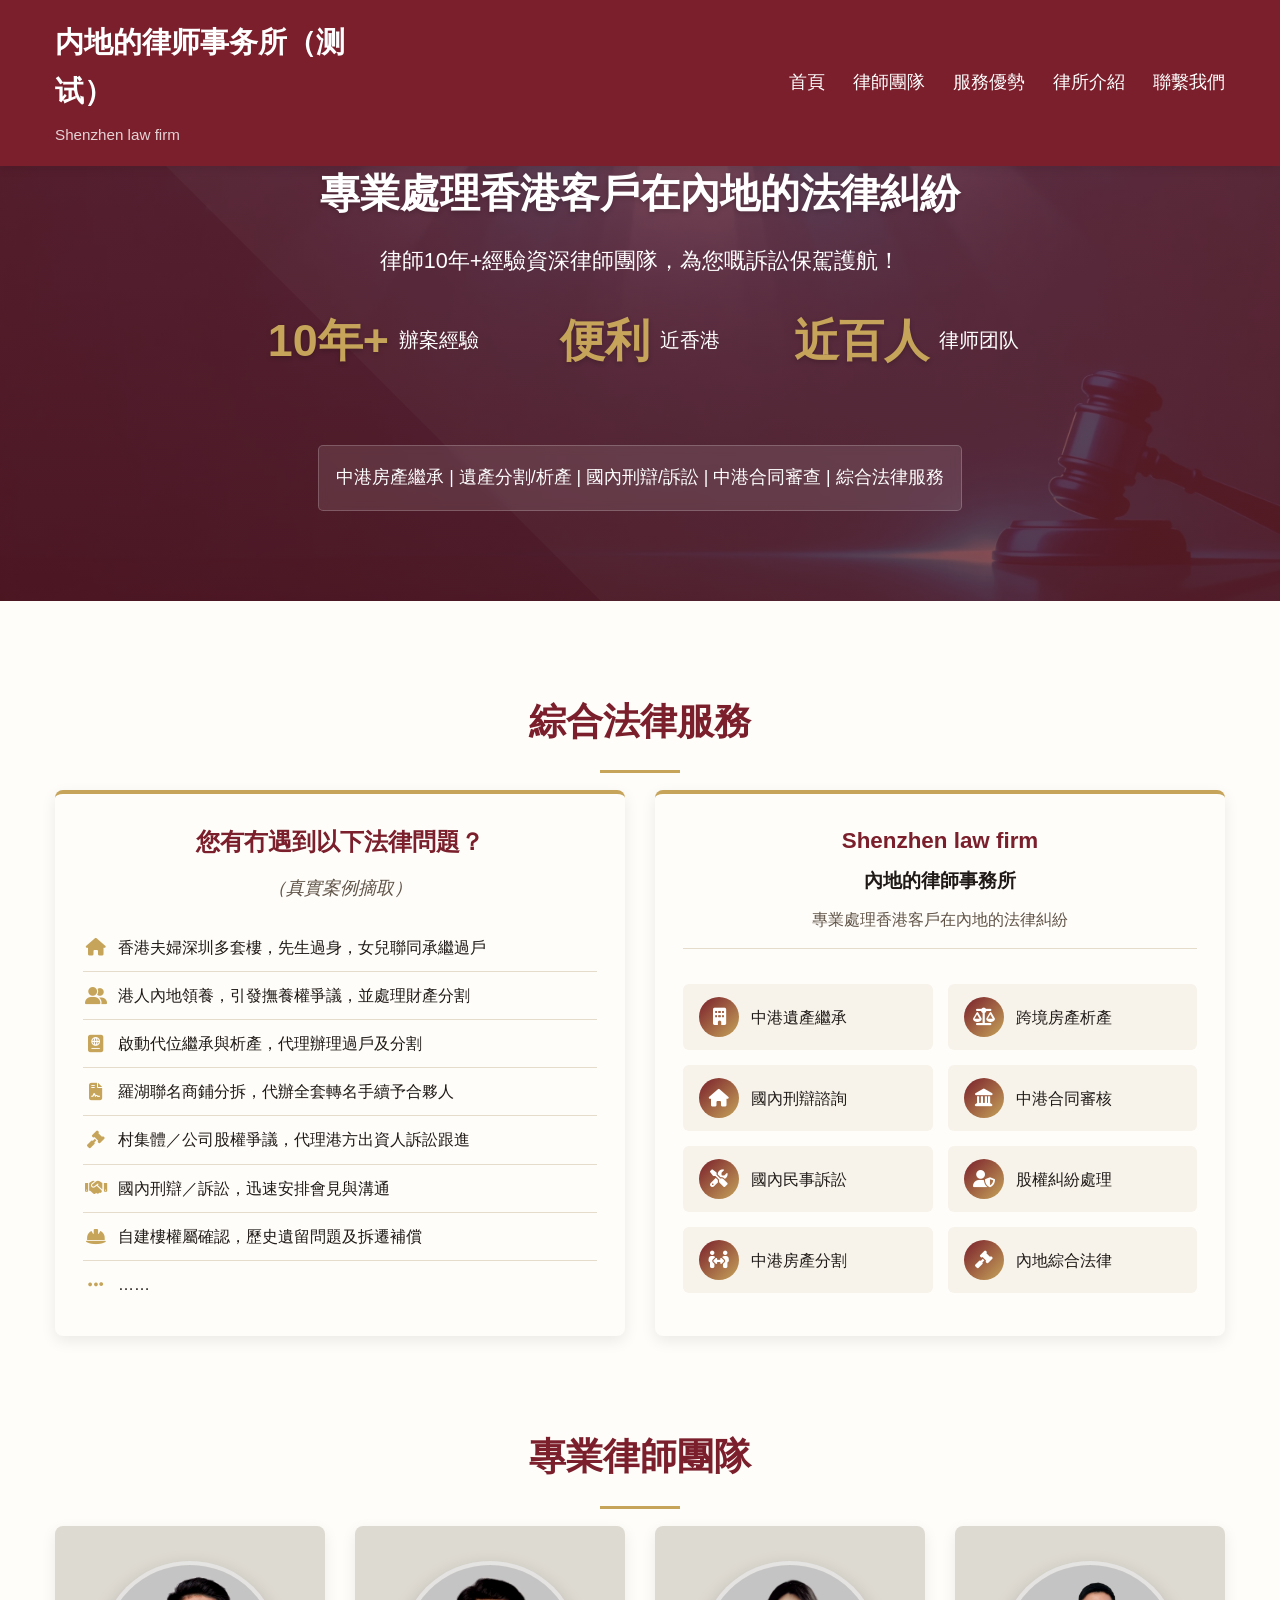
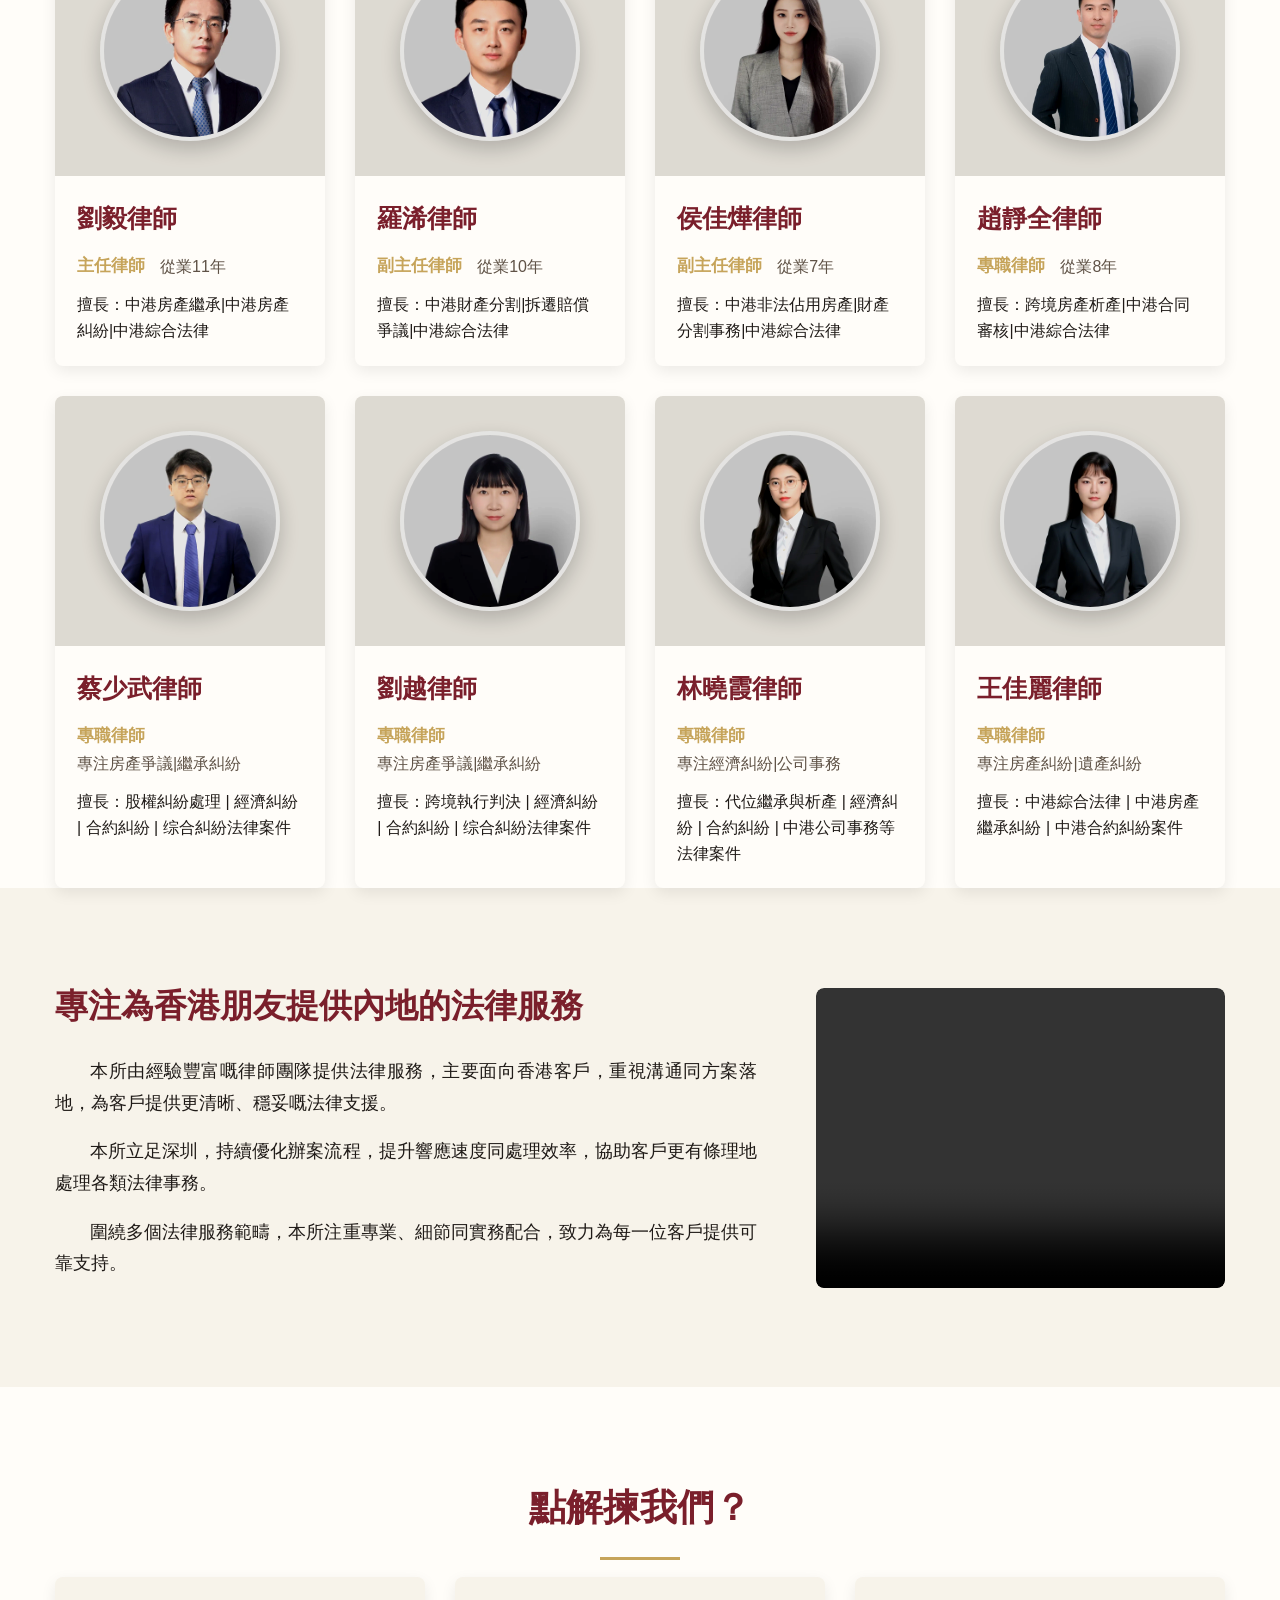
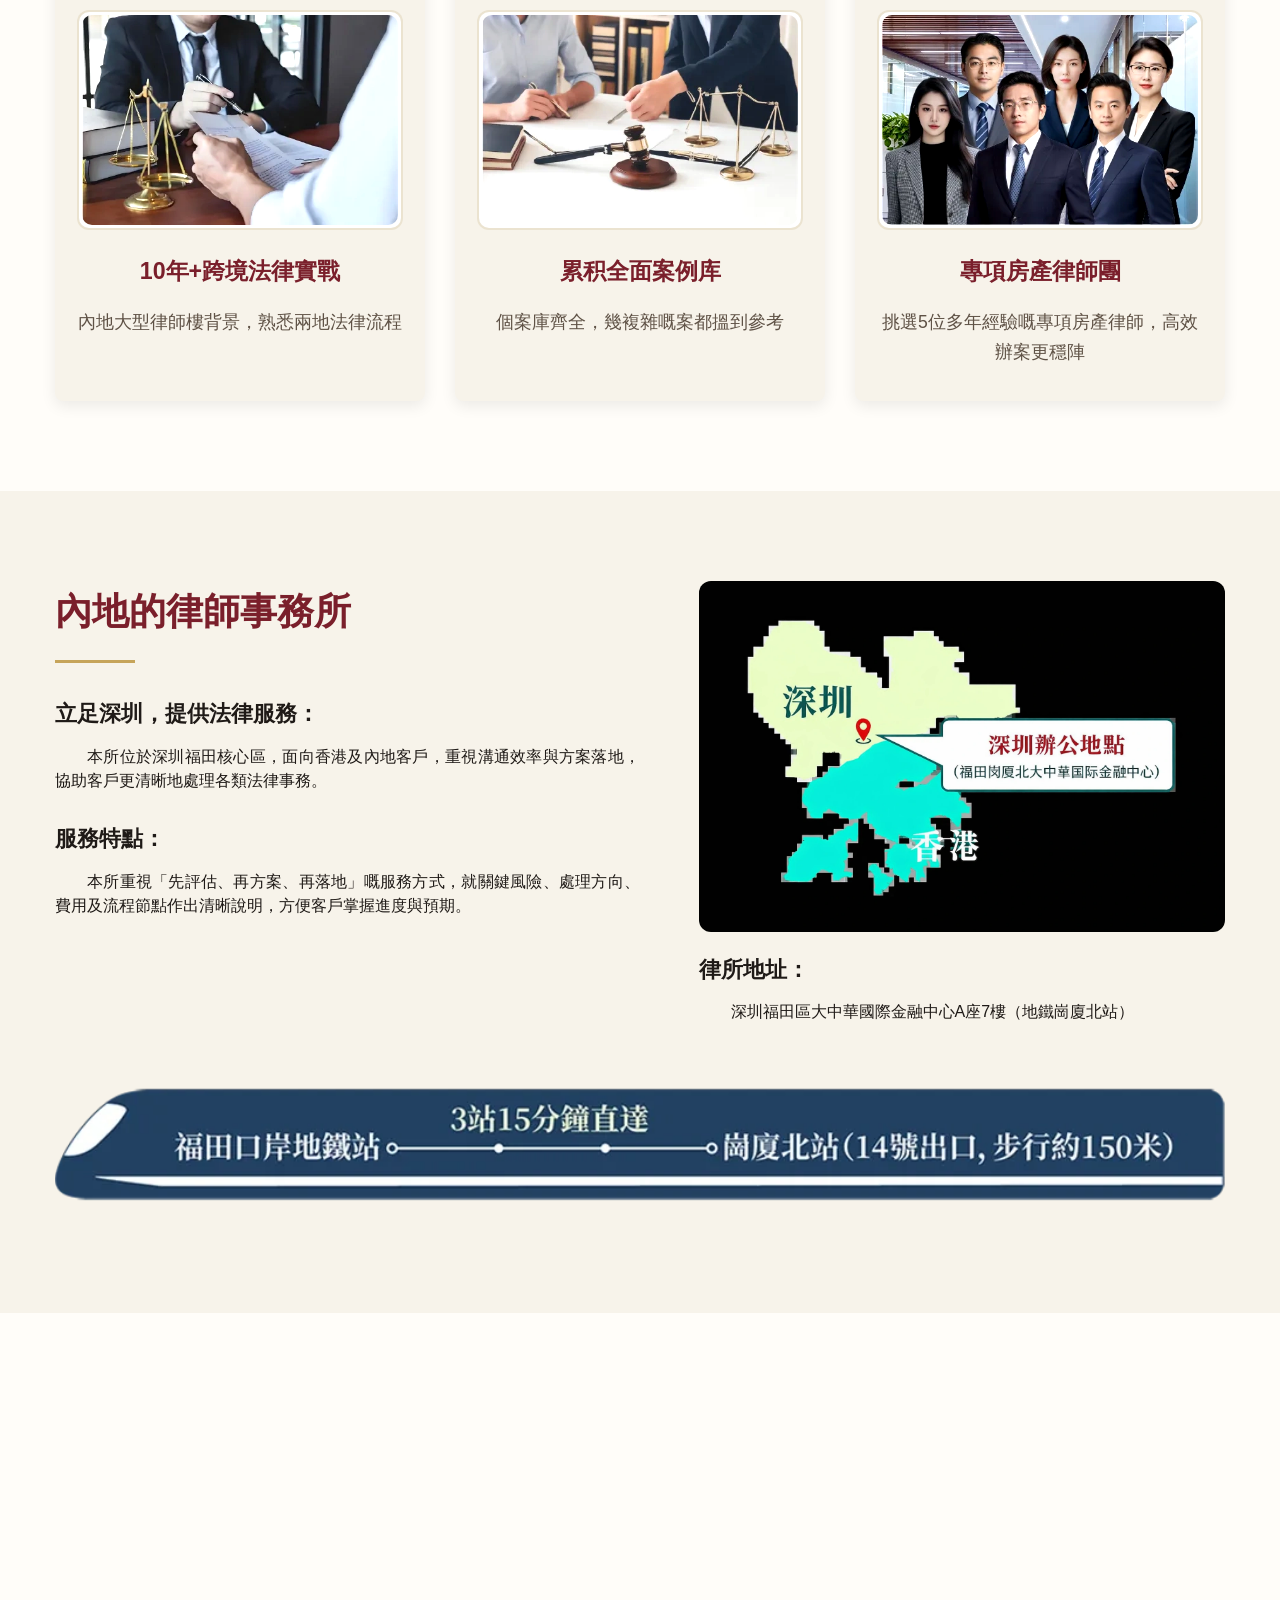
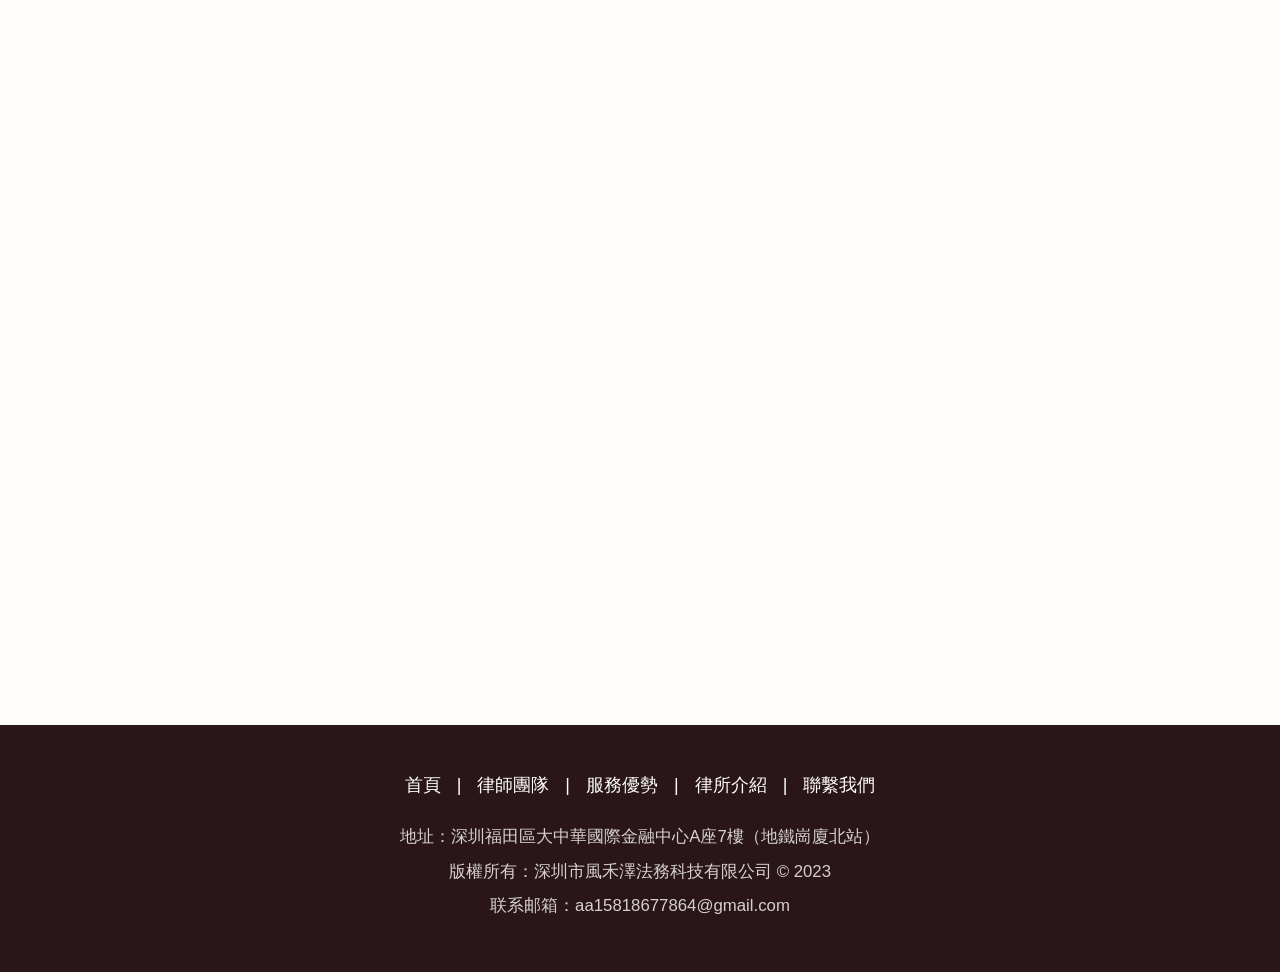
==== index.html @ 4d981d51 "修改首页顶部标题为测试文案" ====
<!DOCTYPE html>
<html lang="zh-HK">

<head>
<!-- Google tag (gtag.js) -->
<script async src="https://www.googletagmanager.com/gtag/js?id=AW-17011265090"></script>
<script>
  window.dataLayer = window.dataLayer || [];
  function gtag(){dataLayer.push(arguments);}
  gtag('js', new Date());

  gtag('config', 'AW-17011265090');
</script>
    <meta charset="UTF-8">
    <meta name="viewport" content="width=device-width, initial-scale=1.0">
    <title>內地的律師事務所專業處理香港客戶在內地的法律糾紛</title>
    <link rel="stylesheet" href="style.css">
    <!-- Font Awesome 圖標庫 -->
    <link rel="stylesheet" href="all.min.css">
</head>

<!-- Event snippet for 提交潜在客户表单 (1) conversion page -->
<script>
  gtag('event', 'conversion', {
      'send_to': 'AW-17011265090/0X05CK20v4AcEMKcza8_',
      'value': 1.0,
      'currency': 'USD'
  });
</script>
<body>
    <!-- 導航欄 -->
    <header class="header">
        <div class="container">
            <div class="logo">
                <h1>内地的律师事务所（测试）</h1>
                <p>Shenzhen law firm</p>
            </div>
            <div class="menu-toggle" id="menuToggle">
                <span></span>
                <span></span>
                <span></span>
            </div>
            <nav class="nav" id="navMenu">
                <ul>
                    <li><a href="#home">首頁</a></li>
                    <li><a href="#team">律師團隊</a></li>
                    <li><a href="#why-choose">服務優勢</a></li>
                    <li><a href="#about-detail">律所介紹</a></li>
                    <li><a href="#contact">聯繫我們</a></li>
                </ul>
            </nav>
        </div>
    </header>

    <!-- 主橫幅 -->
    <section class="hero" id="home">
        <img src="img/zhbanner.webp">
        <div class="container">
            <div class="hero-content">
                <div class="hero-text">
                    <h2 class="fade-in">專業處理香港客戶在內地的法律糾紛</h2>
                    <p class="fade-in">律師10年+經驗資深律師團隊，為您嘅訴訟保駕護航！</p>
                </div>
                <div class="hero-stats">
                    <div class="stat-item fade-in">
                        <h3>10年+</h3>
                        <p>辦案經驗</p>
                    </div>
                    <div class="stat-item fade-in">
                        <h3>便利</h3>
                        <p>近香港</p>
                    </div>
                    <div class="stat-item fade-in">
                        <h3>近百人</h3>
                        <p>律师团队</p>
                    </div>
                </div>
                <div class="hero-text">
                    <div class="expertise fade-in">
                        <p>中港房產繼承 | 遺產分割/析產 | 國內刑辯/訴訟 | 中港合同審查 | 綜合法律服務</p>
                    </div>
                </div>
            </div>
        </div>
    </section>

    <!-- 房產糾紛專區 -->
    <section class="property-dispute-section">
        <div class="container">
            <h2 class="section-title fade-in">綜合法律服務</h2>
            <div class="property-dispute-content">
                <div class="property-left fade-in">
                    <div class="property-card">
                        <h3>您有冇遇到以下法律問題？</h3>
                        <p class="subtitle">（真實案例摘取）</p>
                        <ul class="case-list">
                            <li><i class="fas fa-home"></i> 香港夫婦深圳多套樓，先生過身，女兒聯同承繼過戶</li>
                            <li><i class="fas fa-user-friends"></i> 港人內地領養，引發撫養權爭議，並處理財產分割</li>
                            <li><i class="fas fa-passport"></i> 啟動代位繼承與析產，代理辦理過戶及分割</li>
                            <li><i class="fas fa-file-contract"></i> 羅湖聯名商鋪分拆，代辦全套轉名手續予合夥人</li>
                            <li><i class="fas fa-gavel"></i> 村集體／公司股權爭議，代理港方出資人訴訟跟進</li>
                            <li><i class="fas fa-handshake"></i> 國內刑辯／訴訟，迅速安排會見與溝通</li>
                            <li><i class="fas fa-hard-hat"></i> 自建樓權屬確認，歷史遺留問題及拆遷補償</li>
                            <li><i class="fas fa-ellipsis-h"></i> ……</li>
                        </ul>
                    </div>
                </div>
                <div class="property-right fade-in">
                    <div class="property-card">
                        <div class="property-logo">
                            <h3>Shenzhen law firm</h3>
                            <h4>內地的律師事務所</h4>
                            <p>專業處理香港客戶在內地的法律糾紛</p>
                        </div>
                        <div class="service-grid">
                            <div class="service-item">
                                <div class="service-icon">
                                    <i class="fas fa-building"></i>
                                </div>
                                <div class="service-text">
                                    <span class="service-title">中港遺產繼承</span>
                                </div>
                            </div>
                            <div class="service-item">
                                <div class="service-icon">
                                    <i class="fas fa-balance-scale"></i>
                                </div>
                                <div class="service-text">
                                    <span class="service-title">跨境房產析產</span>
                                </div>
                            </div>
                            <div class="service-item">
                                <div class="service-icon">
                                    <i class="fas fa-home"></i>
                                </div>
                                <div class="service-text">
                                    <span class="service-title">國內刑辯諮詢</span>
                                </div>
                            </div>
                            <div class="service-item">
                                <div class="service-icon">
                                    <i class="fas fa-landmark"></i>
                                </div>
                                <div class="service-text">
                                    <span class="service-title">中港合同審核</span>
                                </div>
                            </div>
                            <div class="service-item">
                                <div class="service-icon">
                                    <i class="fas fa-tools"></i>
                                </div>
                                <div class="service-text">
                                    <span class="service-title">國內民事訴訟</span>
                                </div>
                            </div>
                            <div class="service-item">
                                <div class="service-icon">
                                    <i class="fas fa-user-shield"></i>
                                </div>
                                <div class="service-text">
                                    <span class="service-title">股權糾紛處理</span>
                                </div>
                            </div>
                            <div class="service-item">
                                <div class="service-icon">
                                    <i class="fas fa-people-arrows"></i>
                                </div>
                                <div class="service-text">
                                    <span class="service-title">中港房產分割</span>
                                </div>
                            </div>
                            <div class="service-item">
                                <div class="service-icon">
                                    <i class="fas fa-gavel"></i>
                                </div>
                                <div class="service-text">
                                    <span class="service-title">內地綜合法律</span>
                                </div>
                            </div>
                        </div>
                    </div>
                </div>
            </div>
        </div>
    </section>

    <!-- 律師團隊 -->
    <section class="team-section" id="team">
        <div class="container">
            <h2 class="section-title fade-in">專業律師團隊</h2>
            <div class="team-grid">
                <!-- 律師卡片1 -->
                <div class="lawyer-card fade-in">
                    <div class="lawyer-img">
                        <div class="img-container">
                            <img src="img/1.webp" alt="劉毅律師"
                                onerror="this.src='data:image/svg+xml;utf8,<svg xmlns=%22http://www.w3.org/2000/svg%22 width=%22180%22 height=%22180%22><rect width=%22180%22 height=%22180%22 fill=%22%23f0f0f0%22/><text x=%2290%22 y=%22100%22 font-family=%22Arial%22 font-size=%2218%22 text-anchor=%22middle%22 fill=%22%2366%22>劉毅律師</text></svg>'">
                        </div>
                    </div>
                    <div class="lawyer-info">
                        <h3>劉毅律師</h3>
                        <div class="lawyer-title-row">
                            <p class="position">主任律師</p>
                            <p class="experience">從業11年</p>
                        </div>
                        <p class="specialty">擅長：中港房產繼承|中港房產糾紛|中港綜合法律</p>
                    </div>
                </div>

                <!-- 律師卡片2 -->
                <div class="lawyer-card fade-in">
                    <div class="lawyer-img">
                        <div class="img-container">
                            <img src="img/2.webp" alt="羅浠律師"
                                onerror="this.src='data:image/svg+xml;utf8,<svg xmlns=%22http://www.w3.org/2000/svg%22 width=%22180%22 height=%22180%22><rect width=%22180%22 height=%22180%22 fill=%22%23f0f0f0%22/><text x=%2290%22 y=%22100%22 font-family=%22Arial%22 font-size=%2218%22 text-anchor=%22middle%22 fill=%22%2366%22>羅浠律師</text></svg>'">
                        </div>
                    </div>
                    <div class="lawyer-info">
                        <h3>羅浠律師</h3>
                        <div class="lawyer-title-row">
                            <p class="position">副主任律師</p>
                            <p class="experience">從業10年</p>
                        </div>
                        <p class="specialty">擅長：中港財產分割|拆遷賠償爭議|中港綜合法律</p>
                    </div>
                </div>

                <!-- 律師卡片3 -->
                <div class="lawyer-card fade-in">
                    <div class="lawyer-img">
                        <div class="img-container">
                            <img src="img/3.webp" alt="侯佳燁律師"
                                onerror="this.src='data:image/svg+xml;utf8,<svg xmlns=%22http://www.w3.org/2000/svg%22 width=%22180%22 height=%22180%22><rect width=%22180%22 height=%22180%22 fill=%22%23f0f0f0%22/><text x=%2290%22 y=%22100%22 font-family=%22Arial%22 font-size=%2218%22 text-anchor=%22middle%22 fill=%22%2366%22>侯佳燁律師</text></svg>'">
                        </div>
                    </div>
                    <div class="lawyer-info">
                        <h3>侯佳燁律師</h3>
                        <div class="lawyer-title-row">
                            <p class="position">副主任律師</p>
                            <p class="experience">從業7年</p>
                        </div>
                        <p class="specialty">擅長：中港非法佔用房產|財產分割事務|中港綜合法律</p>
                    </div>
                </div>

                <!-- 律師卡片4 -->
                <div class="lawyer-card fade-in">
                    <div class="lawyer-img">
                        <div class="img-container">
                            <img src="img/4.webp" alt="趙靜全律師"
                                onerror="this.src='data:image/svg+xml;utf8,<svg xmlns=%22http://www.w3.org/2000/svg%22 width=%22180%22 height=%22180%22><rect width=%22180%22 height=%22180%22 fill=%22%23f0f0f0%22/><text x=%2290%22 y=%22100%22 font-family=%22Arial%22 font-size=%2218%22 text-anchor=%22middle%22 fill=%22%2366%22>趙靜全律師</text></svg>'">
                        </div>
                    </div>
                    <div class="lawyer-info">
                        <h3>趙靜全律師</h3>
                        <div class="lawyer-title-row">
                            <p class="position">專職律師</p>
                            <p class="experience">從業8年</p>
                        </div>
                        <p class="specialty">擅長：跨境房產析產|中港合同審核|中港綜合法律</p>
                    </div>
                </div>

                <!-- 律師卡片5 -->
                <div class="lawyer-card fade-in">
                    <div class="lawyer-img">
                        <div class="img-container">
                            <img src="img/5.webp" alt="蔡少武律師"
                                onerror="this.src='data:image/svg+xml;utf8,<svg xmlns=%22http://www.w3.org/2000/svg%22 width=%22180%22 height=%22180%22><rect width=%22180%22 height=%22180%22 fill=%22%23f0f0f0%22/><text x=%2290%22 y=%22100%22 font-family=%22Arial%22 font-size=%2218%22 text-anchor=%22middle%22 fill=%22%2366%22>蔡少武律師</text></svg>'">
                        </div>
                    </div>
                    <div class="lawyer-info">
                        <h3>蔡少武律師</h3>
                        <div class="lawyer-title-row">
                            <p class="position">專職律師</p>
                            <p class="experience">專注房產爭議|繼承糾紛</p>
                        </div>
                        <p class="specialty">擅長：股權糾紛處理 | 經濟糾紛 | 合約糾紛 | 综合糾紛法律案件</p>
                    </div>
                </div>

                <!-- 律師卡片6 -->
                <div class="lawyer-card fade-in">
                    <div class="lawyer-img">
                        <div class="img-container">
                            <img src="img/6.webp" alt="劉越律師"
                                onerror="this.src='data:image/svg+xml;utf8,<svg xmlns=%22http://www.w3.org/2000/svg%22 width=%22180%22 height=%22180%22><rect width=%22180%22 height=%22180%22 fill=%22%23f0f0f0%22/><text x=%2290%22 y=%22100%22 font-family=%22Arial%22 font-size=%2218%22 text-anchor=%22middle%22 fill=%22%2366%22>劉越律師</text></svg>'">
                        </div>
                    </div>
                    <div class="lawyer-info">
                        <h3>劉越律師</h3>
                        <div class="lawyer-title-row">
                            <p class="position">專職律師</p>
                            <p class="experience">專注房產爭議|繼承糾紛</p>
                        </div>
                        <p class="specialty">擅長：跨境執行判決 | 經濟糾紛 | 合約糾紛 | 综合糾紛法律案件</p>
                    </div>
                </div>

                <!-- 律師卡片7 -->
                <div class="lawyer-card fade-in">
                    <div class="lawyer-img">
                        <div class="img-container">
                            <img src="img/7.webp" alt="林曉霞律師"
                                onerror="this.src='data:image/svg+xml;utf8,<svg xmlns=%22http://www.w3.org/2000/svg%22 width=%22180%22 height=%22180%22><rect width=%22180%22 height=%22180%22 fill=%22%23f0f0f0%22/><text x=%2290%22 y=%22100%22 font-family=%22Arial%22 font-size=%2218%22 text-anchor=%22middle%22 fill=%22%2366%22>林曉霞律師</text></svg>'">
                        </div>
                    </div>
                    <div class="lawyer-info">
                        <h3>林曉霞律師</h3>
                        <div class="lawyer-title-row">
                            <p class="position">專職律師</p>
                            <p class="experience">專注經濟糾紛|公司事務</p>
                        </div>
                        <p class="specialty">擅長：代位繼承與析產 | 經濟糾紛 | 合約糾紛 | 中港公司事務等法律案件</p>
                    </div>
                </div>

                <!-- 律師卡片8 -->
                <div class="lawyer-card fade-in">
                    <div class="lawyer-img">
                        <div class="img-container">
                            <img src="img/8.webp" alt="王佳麗律師"
                                onerror="this.src='data:image/svg+xml;utf8,<svg xmlns=%22http://www.w3.org/2000/svg%22 width=%22180%22 height=%22180%22><rect width=%22180%22 height=%22180%22 fill=%22%23f0f0f0%22/><text x=%2290%22 y=%22100%22 font-family=%22Arial%22 font-size=%2218%22 text-anchor=%22middle%22 fill=%22%2366%22>王佳麗律師</text></svg>'">
                        </div>
                    </div>
                    <div class="lawyer-info">
                        <h3>王佳麗律師</h3>
                        <div class="lawyer-title-row">
                            <p class="position">專職律師</p>
                            <p class="experience">專注房產糾紛|遺產糾紛</p>
                        </div>
                        <p class="specialty">擅長：中港綜合法律 | 中港房產繼承糾紛 | 中港合約糾紛案件</p>
                    </div>
                </div>
            </div>
        </div>
    </section>

    <!-- 律師事務所簡介 -->
    <section class="about-section">
        <div class="container">
            <div class="about-content">
                <div class="about-text slide-in-left">
                    <h2>專注為香港朋友提供內地的法律服務</h2>
                    <p>本所由經驗豐富嘅律師團隊提供法律服務，主要面向香港客戶，重視溝通同方案落地，為客戶提供更清晰、穩妥嘅法律支援。</p>
                    <p>本所立足深圳，持續優化辦案流程，提升響應速度同處理效率，協助客戶更有條理地處理各類法律事務。</p>
                    <p>圍繞多個法律服務範疇，本所注重專業、細節同實務配合，致力為每一位客戶提供可靠支持。</p>
                </div>
                <div class="about-img slide-in-right">
                    <video controls autoplay muted loop playsinline webkit-playsinline class="about-video">
                        <source src="video/lvsuo.mp4" type="video/mp4">
                    </video>
                </div>
            </div>
        </div>
    </section>

    <!-- 點解選擇我哋 -->
    <section class="why-choose-section" id="why-choose">
        <div class="container">
            <h2 class="section-title fade-in">點解揀我們？</h2>
            <div class="why-choose-content">
                <div class="why-choose-item fade-in">
                    <div class="why-choose-icon">
                        <img src="img/fw1.webp" alt="多年跨境法律實戰" class="why-choose-img">
                    </div>
                    <div class="why-choose-text">
                        <h3>10年+跨境法律實戰</h3>
                        <p>內地大型律師樓背景，熟悉兩地法律流程</p>
                    </div>
                </div>
                <div class="why-choose-item fade-in">
                    <div class="why-choose-icon">
                        <img src="img/fw2.webp"  class="why-choose-img">
                    </div>
                    <div class="why-choose-text">
                        <h3>累积全面案例库</h3>
                        <p>個案庫齊全，幾複雜嘅案都搵到參考</p>
                    </div>
                </div>
                <div class="why-choose-item fade-in">
                    <div class="why-choose-icon">
                        <img src="img/fw3.webp" alt="專項房產律師團" class="why-choose-img">
                    </div>
                    <div class="why-choose-text">
                        <h3>專項房產律師團</h3>
                        <p>挑選5位多年經驗嘅專項房產律師，高效辦案更穩陣</p>
                    </div>
                </div>
            </div>
        </div>
    </section>

    <!-- 律師事務所詳細介紹 -->
    <section class="about-detail-section" id="about-detail">
        <div class="container">
            <div class="about-detail-content">
                <div class="about-detail-text slide-in-left">
                    <h2>內地的律師事務所</h2>
                    <div class="about-detail-item">
                        <h3>立足深圳，提供法律服務：</h3>
                        <p>本所位於深圳福田核心區，面向香港及內地客戶，重視溝通效率與方案落地，協助客戶更清晰地處理各類法律事務。
                        </p>
                    </div>
                    <div class="about-detail-item">
                        <h3>服務特點：</h3>
                        <p>本所重視「先評估、再方案、再落地」嘅服務方式，就關鍵風險、處理方向、費用及流程節點作出清晰說明，方便客戶掌握進度與預期。</p>
                    </div>
                    <!--
                    <div class="about-detail-item">
                        <h3>服務範圍：</h3>
                        <p>僅辦涉及香港&內地嘅案件（純香港本地案件不受理）</p>
                    </div>
                    -->
                </div>
                <div class="about-detail-img slide-in-right">
                    <img src="img/lxwm1.webp" alt="" class="honor-img">
                    <div class="about-detail-item">
                        <h3>律所地址：</h3>
                        <p>深圳福田區大中華國際金融中心A座7樓（地鐵崗廈北站）</p>
                    </div>
                </div>
            </div>
            <img src="img/lxwm2.webp" alt="" class="honor-img-bottom">
        </div>
    </section>

    <!-- 聯繫表單 -->
    <section class="contact-section" id="contact">
        <div class="container">
            <h2 class="section-title fade-in">30秒提交您嘅信息，快速預約資深律師為您服務</h2>
            <!--<p class="form-notice fade-in">僅辦涉及香港&內地嘅案件（純香港本地案件不受理）</p>-->
            <form class="contact-form fade-in" id="contactForm" name='feedback' method='post'
                enctype='multipart/form-data' action='e/enews/index.php'>
                <!-- 添加隐藏字段 -->
                <input name='enews' type='hidden' value='AddFeedback'>
                <input name='bid' type='hidden' value='2'>
                <input type="hidden" id="page_url" name="page_url" value="">
                <div class="form-group">
                    <label for="name">*您嘅稱呼：</label>
                    <input type="text" id="name" name="name" required>
                </div>
                <div class="form-group">
                    <label for="phone">*聯絡電話：</label>
                    <div class="phone-input-group">
                        <select id="areaCode" name="quhao" class="area-code-select">
                            <option value="+852">+852</option>
                            <option value="+86">+86</option>
                        </select>
                        <input type="tel" id="phone" name="mycall" required placeholder="請輸入電話號碼">
                        <span class="phone-hint" id="phoneHint">請輸入8位數字</span>
                    </div>
                </div>
                <div class="form-group">
                    <label for="wechat">您嘅微信：</label>
                    <input type="text" id="wechat" name="weixin" placeholder="選填">
                </div>
                <!--
                <div class="form-group">
                    <label>*諮詢事項：</label>
                    <div class="checkbox-group">
                        <div class="checkbox-item">
                            <input type="radio" id="property-hk" name="zxsx" value="中港刑辯會見（含兩地人士案件／律師會見／經濟犯罪等）" checked>
                            <label for="property-hk">中港刑辯會見（含兩地人士案件／律師會見／經濟犯罪等）</label>
                        </div>
                        <div class="checkbox-item">
                            <input type="radio" id="property-inherit" name="zxsx" value="中港房產繼承（含內地房產分割／宅基地爭議／商舖過戶等）">
                            <label for="property-inherit">中港房產繼承（含內地房產分割／宅基地爭議／商舖過戶等）</label>
                        </div>
                        <div class="checkbox-item">
                            <input type="radio" id="demolition" name="zxsx" value="中港商事合約（含合同審查／跨境交易設計／債權債務處理等）">
                            <label for="demolition">中港商事合約（含合同審查／跨境交易設計／債權債務處理等）</label>
                        </div>
                        <div class="checkbox-item">
                            <input type="radio" id="comprehensive" name="zxsx" value="中港綜合法律（內地與香港兩地法律服務，純香港案件不受理）">
                            <label for="comprehensive">中港綜合法律（內地與香港兩地法律服務，純香港案件不受理）</label>
                        </div>
                    </div>
                </div>
                -->
                <div class="form-group">
                    <label for="message">您嘅留言：</label>
                    <p class="message-notice">我哋會根據您嘅留言，快速配對專長律師幫您解答問題。</p>
                    <textarea id="message" name="khly" placeholder="請簡要描述您嘅情況..." rows="4"></textarea>
                </div>
                <button type="submit" name='submit' class="submit-btn">立即提交</button>
            </form>
        </div>
    </section>

    <!-- 成功提交弹窗 -->
    <div class="success-modal" id="successModal">
        <div class="modal-content">
            <div class="modal-icon">✓</div>
            <h3>提交成功！</h3>
            <p>您已成功提交，稍後我哋會撥打您嘅電話，請留意陌生來電，唔好拒接。</p>
            <button class="modal-close-btn" id="modalCloseBtn">確定</button>
        </div>
    </div>

    <!-- 頁腳 -->
    <footer class="footer">
        <div class="container">
            <div class="footer-content">
                <div class="footer-links">
                    <a href="#home">首頁</a> |
                    <a href="#team">律師團隊</a> |
                    <a href="#why-choose">服務優勢</a> |
                    <a href="#about-detail">律所介紹</a> |
                    <a href="#contact">聯繫我們</a>
                </div>
                <div class="footer-info">
                    <p>地址：深圳福田區大中華國際金融中心A座7樓（地鐵崗廈北站）</p>
                    <p>版權所有：深圳市風禾澤法務科技有限公司 © 2023</p>
                    <p>联系邮箱：aa15818677864@gmail.com</p>
                </div>
            </div>
        </div>
    </footer>

    <!-- 聯繫我們按鈕 -->
    <div class="contact-us-btn" id="contactUsBtn">
        <i class="fas fa-phone-alt"></i>
    </div>

    <script src="script.js"></script>
</body>

</html>
---- style.css ----
/* 全局样式 - 红金主题重构版 */
* {
    margin: 0;
    padding: 0;
    box-sizing: border-box;
    font-family: "Microsoft JhengHeui", "PingFang TC", sans-serif;
}

:root {
    /* 主色调 - 深酒红/暗红系 */
    --primary-color: #7A1F2B;        /* 深酒红 - 主色 */
    --primary-dark: #5E1620;          /* 更深红 - 用于背景或hover */
    --primary-hover: #922635;          /* 主色悬停加深 */
    --primary-color-rgb: 122, 31, 43;  /* RGB值用于透明效果 */

    /* 金色系 - 低饱和哑光金 */
    --accent-color: #C6A45A;           /* 辅助金 - 主强调色 */
    --accent-light: #E3D2A2;           /* 浅金 - 用于渐变或高亮 */
    --gold-dark: #A88434;               /* 深金/描边金 */
    --accent-color-rgb: 198, 164, 90;   /* RGB值用于透明效果 */

    /* 背景与表面 */
    --bg-body: #F7F3EA;                 /* 主背景 - 暖米白 */
    --surface: #FFFDF9;                  /* 卡片/表单背景 - 暖白 */
    --footer-bg: #2A1618;                /* 页脚深色背景 - 红棕调 */

    /* 文字层级 */
    --text-primary: #1F1A17;             /* 深色主文字 */
    --text-secondary: #5F5246;            /* 次级文字/说明文字 */
    --light-text: #5F5246;                /* 兼容旧变量名，指向次级文字 */
    --white: #ffffff;

    /* 边框与分割线 */
    --border-color: #D9C7A1;              /* 主边框色 - 浅金灰 */
    --border-light: #e5dccb;              /* 更浅的边框，用于卡片内部分割 */

    /* 阴影与过渡 */
    --shadow: 0 5px 15px rgba(0, 0, 0, 0.08);
    --transition: all 0.3s ease;

    /* 保留变量名兼容原代码，但值已更新 */
    --primary-dark: var(--primary-dark);
    --accent-light: var(--accent-light);
    --gold-color: var(--gold-dark);
    --light-bg: var(--bg-body);
    --text-color: var(--text-primary);
}

body {
    line-height: 1.7;
    color: var(--text-primary);
    background-color: var(--bg-body);
    overflow-x: hidden;
    font-size: 18px;
    opacity: 0;
    transition: opacity 0.5s ease;
}

body.loaded {
    opacity: 1;
}

.container {
    width: 100%;
    max-width: 1200px;
    margin: 0 auto;
    padding: 0 15px;
}

/* 滚动动画 - 缩短动画时间 */
.fade-in {
    opacity: 0;
    transform: translateY(20px);
    transition: opacity 0.5s ease, transform 0.5s ease;
}

.fade-in.visible {
    opacity: 1;
    transform: translateY(0);
}

.slide-in-left {
    opacity: 0;
    transform: translateX(-30px);
    transition: opacity 0.5s ease, transform 0.5s ease;
}

.slide-in-left.visible {
    opacity: 1;
    transform: translateX(0);
}

.slide-in-right {
    opacity: 0;
    transform: translateX(30px);
    transition: opacity 0.5s ease, transform 0.5s ease;
}

.slide-in-right.visible {
    opacity: 1;
    transform: translateX(0);
}

/* 房产纠纷专区 */
.property-dispute-section {
    padding: 90px 0;
    background-color: var(--surface);
}

.property-dispute-content {
    display: flex;
    justify-content: space-between;
    gap: 30px;
    align-items: stretch;
}

.property-left,
.property-right {
    flex: 1;
}

.property-card {
    background: var(--surface);
    border-radius: 8px;
    padding: 28px;
    box-shadow: var(--shadow);
    height: 100%;
    transition: var(--transition);
    border-top: 4px solid var(--accent-color);
    display: flex;
    flex-direction: column;
}

.property-card:hover {
    transform: translateY(-5px);
    box-shadow: 0 10px 25px rgba(0, 0, 0, 0.12);
}

.property-card h3 {
    font-size: 1.5rem;
    margin-bottom: 10px;
    color: var(--primary-color);
    text-align: center;
}

.subtitle {
    text-align: center;
    color: var(--text-secondary);
    margin-bottom: 20px;
    font-style: italic;
}

.case-list {
    list-style: none;
    flex-grow: 1;
}

.case-list li {
    padding: 10px 0;
    border-bottom: 1px solid var(--border-light);
    position: relative;
    padding-left: 35px;
    font-size: 1.0rem;
    transition: var(--transition);
    display: flex;
    align-items: center;
    color: var(--text-primary);
}

.case-list li:last-child {
    border-bottom: none;
}

.case-list li:hover {
    color: var(--accent-color);
    transform: translateX(5px);
}

.case-list li i {
    position: absolute;
    left: 0;
    color: var(--accent-color);
    font-size: 1.1rem;
    width: 25px;
    text-align: center;
}

.property-logo {
    text-align: center;
    margin-bottom: 25px;
    padding-bottom: 15px;
    border-bottom: 1px solid var(--border-light);
}

.property-logo h3 {
    font-size: 1.4rem;
    margin-bottom: 5px;
    color: var(--primary-color);
}

.property-logo h4 {
    font-size: 1.2rem;
    margin-bottom: 8px;
    color: var(--primary-dark);
}

.property-logo p {
    color: var(--text-secondary);
    font-size: 1.0rem;
}

/* 服务网格布局 - 图标在左，文字在右 */
.service-grid {
    display: grid;
    grid-template-columns: repeat(2, 1fr);
    gap: 15px;
    margin-top: 10px;
}

.service-item {
    display: flex;
    align-items: center;
    padding: 12px 15px;
    background: var(--bg-body);
    border-radius: 6px;
    transition: var(--transition);
    cursor: pointer;
    border: 1px solid transparent;
}

.service-item:hover {
    background: var(--surface);
    transform: translateY(-3px);
    box-shadow: var(--shadow);
    border-color: var(--accent-color);
}

.service-icon {
    width: 40px;
    height: 40px;
    background: linear-gradient(135deg, var(--primary-color), var(--accent-color));
    border-radius: 50%;
    display: flex;
    align-items: center;
    justify-content: center;
    color: var(--white);
    font-size: 1.1rem;
    transition: var(--transition);
    flex-shrink: 0;
    margin-right: 12px;
}

.service-item:hover .service-icon {
    transform: scale(1.05);
    background: linear-gradient(135deg, var(--accent-color), var(--primary-color));
}

.service-text {
    flex-grow: 1;
}

.service-title {
    font-weight: 500;
    font-size: 1.0rem;
    transition: var(--transition);
    color: var(--text-primary);
}

.service-item:hover .service-title {
    color: var(--accent-color);
}

/* 導航欄 */
.header {
    background-color: var(--primary-color);
    color: var(--white);
    padding: 18px 0;
    box-shadow: 0 2px 10px rgba(0, 0, 0, 0.1);
    position: fixed;
    width: 100%;
    top: 0;
    z-index: 1000;
    transition: var(--transition);
}

.header.scrolled {
    padding: 12px 0;
    background-color: rgba(var(--primary-color-rgb), 0.95);
    box-shadow: 0 5px 20px rgba(0, 0, 0, 0.2);
}

.header .container {
    display: flex;
    justify-content: space-between;
    align-items: center;
    flex-wrap: wrap;
}

.logo {
    flex: 0 0 25%;
}

.logo h1 {
    font-size: 1.8rem;
    margin-bottom: 6px;
    transition: var(--transition);
    color: var(--white);
}

.header.scrolled .logo h1 {
    font-size: 1.5rem;
}

.logo p {
    font-size: 0.95rem;
    opacity: 0.8;
    color: var(--white);
}

.nav ul {
    display: flex;
    list-style: none;
}

.nav li {
    margin-left: 28px;
    position: relative;
}

.nav a {
    color: var(--white);
    text-decoration: none;
    font-weight: 500;
    transition: var(--transition);
    padding: 6px 0;
    font-size: 1.1rem;
}

.nav a:hover {
    color: var(--accent-light);
}

.nav a::after {
    content: '';
    position: absolute;
    width: 0;
    height: 2px;
    bottom: 0;
    left: 0;
    background-color: var(--accent-color);
    transition: var(--transition);
}

.nav a:hover::after {
    width: 100%;
}

/* 移動端菜單按鈕 */
.menu-toggle {
    display: none;
    flex-direction: column;
    cursor: pointer;
    width: 32px;
    height: 27px;
    position: relative;
}

.menu-toggle span {
    height: 3.5px;
    width: 100%;
    background: var(--white);
    margin-bottom: 5px;
    border-radius: 2px;
    transition: var(--transition);
    transform-origin: center;
}

.menu-toggle.active span:nth-child(1) {
    transform: rotate(45deg) translate(6px, 6px);
}

.menu-toggle.active span:nth-child(2) {
    opacity: 0;
}

.menu-toggle.active span:nth-child(3) {
    transform: rotate(-45deg) translate(8px, -7px);
}

/* 主橫幅 - 红金渐变叠加层 */
.hero::before {
    content: '';
    position: absolute;
    top: 0;
    left: 0;
    width: 100%;
    height: 100%;
    background: url('data:image/svg+xml;utf8,<svg xmlns="http://www.w3.org/2000/svg" width="100" height="100" viewBox="0 0 100 100"><path d="M0,0 L100,0 L100,100 Z" fill="rgba(255,255,255,0.1)"/></svg>') no-repeat;
    background-size: cover;
    opacity: 0.3;
}

.hero-content {
    display: flex;
    flex-direction: column;
    align-items: center;
    justify-content: center;
    position: relative;
    z-index: 1;
}

/* 横幅统计项布局 */
.hero-stats {
    display: flex;
    justify-content: space-around;
    width: 100%;
    max-width: 800px;
    margin-bottom: 45px;
}

.stat-item {
    flex: 1;
    padding: 0 15px;
    transition: var(--transition);
    display: flex;
    align-items: center;
    justify-content: center;
    gap: 10px;
}

.stat-item:hover {
    transform: translateY(-10px);
}

.stat-item h3 {
    font-size: 2.8rem;
    margin-bottom: 0;
    color: var(--accent-color);
    text-shadow: 0 2px 5px rgba(0, 0, 0, 0.2);
}

.stat-item p {
    font-size: 1.25rem;
    font-weight: 500;
    margin-bottom: 0;
    color: var(--white);
}

.hero-text h2 {
    font-size: 2.5rem;
    margin-bottom: 22px;
    line-height: 1.4;
    text-shadow: 0 2px 5px rgba(0, 0, 0, 0.2);
    color: var(--white);
}

.hero-text > p {
    font-size: 1.35rem;
    margin-bottom: 22px;
    max-width: 800px;
    color: var(--white);
}

.expertise {
    background: rgba(255, 255, 255, 0.1);
    padding: 17px;
    border-radius: 5px;
    margin-top: 22px;
    backdrop-filter: blur(5px);
    border: 1px solid rgba(255, 255, 255, 0.2);
    transition: var(--transition);
}

.expertise:hover {
    background: rgba(255, 255, 255, 0.15);
    transform: scale(1.02);
}

.expertise p {
    font-size: 1.1rem;
    color: var(--white);
}

/* 律師團隊 */
.team-section {
    background-color: var(--surface);
}

.section-title {
    text-align: center;
    font-size: 2.3rem;
    color: var(--primary-color);
    position: relative;
}

.section-title::after {
    content: '';
    display: block;
    width: 80px;
    height: 3px;
    background: var(--accent-color);
    margin: 17px auto;
    transition: var(--transition);
}

.section-title:hover::after {
    width: 120px;
    background: var(--accent-color);
}

.team-grid {
    display: flex;
    flex-wrap: wrap;
    justify-content: space-between;
    gap: 30px;
}

.lawyer-card {
    flex: 0 0 calc(25% - 23px);
    background: var(--surface);
    border-radius: 8px;
    overflow: hidden;
    box-shadow: var(--shadow);
    transition: var(--transition);
    position: relative;
}

.lawyer-card::before {
    content: '';
    position: absolute;
    top: 0;
    left: 0;
    width: 100%;
    height: 5px;
    background: var(--accent-color);
    transform: scaleX(0);
    transform-origin: left;
    transition: var(--transition);
}

.lawyer-card:hover {
    transform: translateY(-10px);
    box-shadow: 0 15px 30px rgba(0, 0, 0, 0.15);
}

.lawyer-card:hover::before {
    transform: scaleX(1);
}

.lawyer-img {
    height: 250px;
    background: var(--bg-body);
    display: flex;
    align-items: center;
    justify-content: center;
    position: relative;
    overflow: hidden;
    padding: 20px;
}

.img-container {
    width: 180px;
    height: 180px;
    border-radius: 50%;
    overflow: hidden;
    box-shadow: 0 8px 20px rgba(0, 0, 0, 0.2);
    border: 4px solid rgba(255, 255, 255, 0.8);
    background-color: rgba(255, 255, 255, 0.2);
    backdrop-filter: blur(5px);
    transition: all 0.5s ease;
}

.lawyer-img img {
    width: 100%;
    height: 100%;
    object-fit: cover;
    transition: all 0.5s ease;
    filter: brightness(1.05) contrast(1.1) saturate(1.1);
}

.lawyer-card:hover .lawyer-img img {
    transform: scale(1.08);
    filter: brightness(1.1) contrast(1.15) saturate(1.2);
}

.lawyer-card:hover .img-container {
    border-color: rgba(255, 255, 255, 0.95);
    box-shadow: 0 10px 25px rgba(0, 0, 0, 0.3);
    transform: scale(1.02);
}

.lawyer-img::after {
    content: '';
    position: absolute;
    width: 100%;
    height: 100%;
    background: rgba(0, 0, 0, 0.1);
    transition: var(--transition);
}

.lawyer-card:hover .lawyer-img::after {
    background: rgba(0, 0, 0, 0.3);
}

.lawyer-info {
    padding: 22px;
}

.lawyer-info h3 {
    font-size: 1.55rem;
    margin-bottom: 12px;
    color: var(--primary-color);
    transition: var(--transition);
}

.lawyer-card:hover .lawyer-info h3 {
    color: var(--accent-color);
}

.lawyer-title-row {
    display: flex;
    align-items: center;
    margin-bottom: 12px;
    flex-wrap: wrap;
}

.position {
    font-weight: bold;
    color: var(--accent-color);
    margin-right: 15px;
    font-size: 1.05rem;
    transition: var(--transition);
}

.lawyer-card:hover .position {
    color: var(--primary-dark);
}

.experience {
    color: var(--text-secondary);
    margin-right: 15px;
    font-size: 1.0rem;
}

.specialty {
    font-size: 1.0rem;
    line-height: 1.6;
    color: var(--text-primary);
}

/* 律師事務所簡介 */
.about-section {
    padding: 90px 0;
    background-color: var(--bg-body);
}

.about-content {
    display: flex;
    align-items: center;
    justify-content: space-between;
    gap: 40px;
}

.about-text {
    flex: 0 0 60%;
}

.about-text h2 {
    font-size: 2.05rem;
    margin-bottom: 22px;
    color: var(--primary-color);
}

.about-text p {
    margin-bottom: 17px;
    line-height: 1.8;
    font-size: 1.1rem;
    text-align: justify;
    text-indent: 2em;
    color: var(--text-primary);
}

.about-img {
    flex: 0 0 35%;
    height: 300px;
    background: transparent;
    display: flex;
    align-items: center;
    justify-content: center;
    border-radius: 8px;
    color: var(--white);
    transition: var(--transition);
    position: relative;
    overflow: hidden;
}

.about-img::before {
    content: '';
    position: absolute;
    width: 100%;
    height: 100%;
    background: rgba(0, 0, 0, 0.1);
    transition: var(--transition);
}

.about-img:hover::before {
    background: rgba(0, 0, 0, 0.3);
}

.about-img:hover {
    transform: scale(1.02);
}

.about-video {
    width: 100%;
    height: 100%;
    object-fit: cover;
    border-radius: 8px;
}

/* 為什麼選擇我們 */
.why-choose-section {
    padding: 90px 0;
    background-color: var(--surface);
}

.why-choose-content {
    display: flex;
    justify-content: space-between;
    gap: 30px;
}

.why-choose-item {
    flex: 1;
    display: flex;
    flex-direction: column;
    align-items: center;
    text-align: center;
    padding: 33px 22px;
    background: var(--bg-body);
    border-radius: 8px;
    transition: var(--transition);
    box-shadow: var(--shadow);
}

.why-choose-item:hover {
    transform: translateY(-10px);
    box-shadow: 0 15px 30px rgba(0, 0, 0, 0.15);
}

.why-choose-icon {
    border-radius: 12px;
    display: flex;
    align-items: center;
    justify-content: center;
    margin-bottom: 22px;
    transition: var(--transition);
    border: 2px solid rgba(215, 199, 161, 0.5); /* 浅金色边框 */
    overflow: hidden;
    background: var(--white);
    padding: 3px;
}

.why-choose-img {
    width: 100%;
    height: 100%;
    object-fit: cover;
    border-radius: 10px;
    transition: var(--transition);
    filter: brightness(1.05) contrast(1.1);
}

.why-choose-item:hover .why-choose-icon {
    transform: scale(1);
    border-color: var(--accent-color);
    box-shadow: 0 8px 20px rgba(var(--accent-color-rgb), 0.3);
}

.why-choose-item:hover .why-choose-img {
    transform: scale(1);
    filter: brightness(1.1) contrast(1.15);
}

.why-choose-text h3 {
    font-size: 1.45rem;
    margin-bottom: 17px;
    color: var(--primary-color);
    transition: var(--transition);
}

.why-choose-item:hover .why-choose-text h3 {
    color: var(--accent-color);
}

.why-choose-text p {
    line-height: 1.7;
    color: var(--text-secondary);
    font-size: 1.1rem;
}

/* 律師事務所詳細介紹 */
.about-detail-section {
    padding: 90px 0;
    background-color: var(--bg-body);
}

.about-detail-content {
    display: flex;
    align-items: flex-start;
    justify-content: space-between;
    gap: 40px;
}

.about-detail-text {
    flex: 0 0 50%;
}

.about-detail-text h2 {
    font-size: 2.3rem;
    margin-bottom: 33px;
    color: var(--primary-color);
    position: relative;
}

.about-detail-text h2::after {
    content: '';
    display: block;
    width: 80px;
    height: 3px;
    background: var(--accent-color);
    margin: 17px 0;
    transition: var(--transition);
}

.about-detail-text:hover h2::after {
    width: 120px;
    background: var(--accent-color);
}

.about-detail-item {
    margin-bottom: 28px;
}

.about-detail-item h3 {
    font-size: 1.35rem;
    margin-bottom: 12px;
    color: var(--primary-dark);
    transition: var(--transition);
}

.about-detail-item:hover h3 {
    color: var(--accent-color);
}

.about-detail-item p {
    line-height: 1.5;
    margin-bottom: 5px;
    font-size: 1rem;
    text-align: justify;
    text-indent: 2em;
    color: var(--text-primary);
}

.about-detail-img {
    flex: 0 0 45%;
    display: flex;
    flex-direction: column;
    gap: 20px;
    background-color: transparent;
    border-radius: 0;
}

.honor-img {
    width: 100%;
    height: auto;
    box-shadow: none;
    transition: var(--transition);
    background-color: transparent;
    border-radius: 12px;
}

.honor-img-bottom {
    margin-top: 20px;
    border-radius: 12px;
    width: 100%;
    background-color: transparent;
}

.honor-img:hover {
    transform: none;
    box-shadow: none;
}

/* 聯繫表單 */
.contact-section {
    padding: 90px 0;
    background-color: var(--surface);
}

.contact-form {
    background: var(--surface);
    padding: 45px;
    border-radius: 8px;
    box-shadow: var(--shadow);
    transition: var(--transition);
    border: 1px solid var(--border-light);
}

.contact-form:hover {
    box-shadow: 0 10px 25px rgba(0, 0, 0, 0.1);
}

.form-group {
    margin-bottom: 28px;
}

.form-group label {
    display: block;
    margin-bottom: 10px;
    font-weight: 500;
    color: var(--primary-color);
    font-size: 1.1rem;
}

.form-group input[type="text"],
.form-group input[type="tel"] {
    width: 100%;
    padding: 14px 17px;
    border: 1px solid var(--border-color);
    border-radius: 4px;
    font-size: 1.1rem;
    transition: var(--transition);
    background-color: var(--white);
    color: var(--text-primary);
}

.form-group input:focus {
    border-color: var(--accent-color);
    outline: none;
    box-shadow: 0 0 0 3px rgba(var(--accent-color-rgb), 0.2);
}

.checkbox-group {
    display: flex;
    flex-wrap: wrap;
    gap: 15px;
    margin-top: 12px;
}

.checkbox-item {
    flex: 0 0 calc(50% - 10px);
    display: flex;
    align-items: center;
    transition: var(--transition);
}

.checkbox-item:hover {
    transform: translateY(-3px);
}

.checkbox-item input {
    margin-right: 9px;
    accent-color: var(--accent-color);
    transform: scale(1.2);
}

.checkbox-item label {
    margin-bottom: 0;
    cursor: pointer;
    transition: var(--transition);
    font-size: 1.05rem;
    color: var(--text-primary);
}

.checkbox-item:hover label {
    color: var(--accent-color);
}

.submit-btn {
    display: block;
    width: 100%;
    padding: 17px;
    background: var(--primary-color);
    color: var(--white);
    border: none;
    border-radius: 4px;
    font-size: 1.25rem;
    font-weight: 500;
    cursor: pointer;
    transition: var(--transition);
    position: relative;
    overflow: hidden;
}

.submit-btn::before {
    content: '';
    position: absolute;
    top: 0;
    left: -100%;
    width: 100%;
    height: 100%;
    background: linear-gradient(90deg, transparent, rgba(255, 255, 255, 0.2), transparent);
    transition: var(--transition);
}

.submit-btn:hover::before {
    left: 100%;
}

/* 頁腳 */
.footer {
    background: var(--footer-bg);
    color: var(--white);
    padding: 45px 0;
    text-align: center;
}

.footer-content {
    display: flex;
    flex-direction: column;
    align-items: center;
}

.footer-links {
    margin-bottom: 22px;
}

.footer-links a {
    color: var(--white);
    text-decoration: none;
    margin: 0 11px;
    transition: var(--transition);
    position: relative;
    font-size: 1.1rem;
}

.footer-links a::after {
    content: '';
    position: absolute;
    width: 0;
    height: 1px;
    bottom: -2px;
    left: 0;
    background-color: var(--accent-color);
    transition: var(--transition);
}

.footer-links a:hover {
    color: var(--accent-color);
}

.footer-links a:hover::after {
    width: 100%;
}

.footer-info p {
    margin-bottom: 6px;
    opacity: 0.8;
    font-size: 1.05rem;
    color: var(--white);
}

/* 聯繫我們按鈕 */
.contact-us-btn {
    position: fixed;
    bottom: 33px;
    right: 33px;
    width: 60px;
    height: 60px;
    background: linear-gradient(135deg, var(--primary-color), var(--accent-color));
    color: white;
    border-radius: 50%;
    display: flex;
    flex-direction: column;
    align-items: center;
    justify-content: center;
    cursor: pointer;
    box-shadow: 0 4px 20px rgba(0, 0, 0, 0.3);
    z-index: 1000;
    transition: all 0.3s ease;
    text-decoration: none;
    font-size: 12px;
    opacity: 0;
    visibility: hidden;
    transform: translateY(20px);
}

.contact-us-btn.visible {
    opacity: 1;
    visibility: visible;
    transform: translateY(0);
}

.contact-us-btn:hover {
    transform: translateY(-5px);
    box-shadow: 0 6px 25px rgba(0, 0, 0, 0.4);
    background: linear-gradient(135deg, var(--primary-hover), var(--accent-light));
}

.contact-us-btn i {
    font-size: 20px;
    margin-bottom: 2px;
}

/* 表单辅助元素 */
.form-notice {
    text-align: center;
    color: var(--accent-color);
    margin-bottom: 30px;
    font-weight: 500;
    font-size: 1.1rem;
}

.phone-input-group {
    display: flex;
    align-items: center;
    gap: 10px;
    position: relative;
}

.area-code-select {
    padding: 12px 15px;
    border: 1px solid var(--border-color);
    border-radius: 4px;
    background: var(--white);
    font-size: 1rem;
    min-width: 90px;
    transition: var(--transition);
    color: var(--text-primary);
}

.area-code-select:focus {
    border-color: var(--accent-color);
    outline: none;
}

.phone-hint {
    font-size: 0.85rem;
    color: var(--text-secondary);
    position: absolute;
    right: 10px;
    top: 50%;
    transform: translateY(-50%);
    background: var(--white);
    padding: 0 5px;
}

.message-notice {
    font-size: 0.9rem;
    color: var(--text-secondary);
    margin-bottom: 10px;
    line-height: 1.5;
}

.form-group textarea {
    width: 100%;
    padding: 14px 17px;
    border: 1px solid var(--border-color);
    border-radius: 4px;
    font-size: 1.1rem;
    font-family: inherit;
    resize: vertical;
    min-height: 100px;
    transition: var(--transition);
    background-color: var(--white);
    color: var(--text-primary);
}

.form-group textarea:focus {
    border-color: var(--accent-color);
    outline: none;
    box-shadow: 0 0 0 3px rgba(var(--accent-color-rgb), 0.2);
}

/* 成功弹窗样式 */
.success-modal {
    display: none;
    position: fixed;
    top: 0;
    left: 0;
    width: 100%;
    height: 100%;
    background: rgba(0, 0, 0, 0.7);
    z-index: 2000;
    align-items: center;
    justify-content: center;
}

.modal-content {
    background: var(--surface);
    padding: 40px 30px;
    border-radius: 12px;
    text-align: center;
    max-width: 400px;
    width: 90%;
    box-shadow: 0 20px 40px rgba(0, 0, 0, 0.3);
    animation: modalAppear 0.3s ease-out;
}

@keyframes modalAppear {
    from {
        opacity: 0;
        transform: scale(0.8) translateY(-20px);
    }
    to {
        opacity: 1;
        transform: scale(1) translateY(0);
    }
}

.modal-icon {
    width: 60px;
    height: 60px;
    background: #4CAF50;
    color: white;
    border-radius: 50%;
    display: flex;
    align-items: center;
    justify-content: center;
    font-size: 2rem;
    margin: 0 auto 20px;
}

.modal-content h3 {
    color: var(--primary-color);
    margin-bottom: 15px;
    font-size: 1.5rem;
}

.modal-content p {
    color: var(--text-primary);
    line-height: 1.6;
    margin-bottom: 25px;
}

.modal-close-btn {
    background: var(--accent-color);
    color: white;
    border: none;
    padding: 12px 30px;
    border-radius: 6px;
    font-size: 1.1rem;
    cursor: pointer;
    transition: var(--transition);
}

.modal-close-btn:hover {
    background: var(--accent-light);
    transform: translateY(-2px);
}

/* 媒體查詢 - 大屏背景设置 */
@media (max-width: 1920px) {
    .hero {
        background: linear-gradient(rgba(var(--primary-color-rgb), 0.7), rgba(94, 22, 32, 0.8)), url('img/banner1.webp') no-repeat center center;
        background-size: cover;
        color: var(--white);
        padding: 165px 0 90px;
        text-align: center;
        position: relative;
        overflow: hidden;
    }

    .hero img {
        display: none;
    }
}

/* 媒體查詢 - 平板 */
@media (max-width: 1200px) {
    .lawyer-card {
        flex: 0 0 calc(33.333% - 20px);
    }
}

@media (max-width: 992px) {
    .property-dispute-content {
        flex-direction: column;
        gap: 25px;
    }

    .team-grid {
        gap: 20px;
    }

    .lawyer-card {
        flex: 0 0 calc(50% - 10px);
    }

    .about-content {
        flex-direction: column;
    }

    .about-text,
    .about-img {
        flex: 0 0 100%;
    }

    .about-img {
        margin-top: 30px;
    }

    .checkbox-item {
        flex: 0 0 calc(19% - 10px);
    }

    .why-choose-content {
        flex-wrap: wrap;
        gap: 20px;
    }

    .why-choose-item {
        flex: 0 0 calc(50% - 10px);
    }

    .about-detail-content {
        flex-direction: column;
    }

    .about-detail-text,
    .about-detail-img {
        flex: 0 0 100%;
    }

    .about-detail-img {
        margin-top: 30px;
        flex-direction: row;
        gap: 15px;
    }

    .honor-img {
        flex: 1;
    }
}

/* 媒體查詢 - 手机 */
@media (max-width: 768px) {
    .header {
        padding: 14px 0;
    }

    .header .container {
        flex-direction: row;
        justify-content: space-between;
    }

    .logo {
        flex: 0 0 auto;
    }

    .nav {
        position: fixed;
        top: 70px;
        left: 0;
        width: 100%;
        background: var(--primary-color);
        transform: translateY(-100%);
        opacity: 0;
        transition: var(--transition);
        box-shadow: 0 5px 10px rgba(0, 0, 0, 0.1);
        visibility: hidden;
    }

    .nav.active {
        transform: translateY(0);
        opacity: 1;
        visibility: visible;
    }

    .nav ul {
        flex-direction: column;
        padding: 22px 0;
    }

    .nav li {
        margin: 0;
        text-align: center;
        padding: 17px 0;
        border-bottom: 1px solid rgba(255, 255, 255, 0.1);
    }

    .menu-toggle {
        display: flex;
    }

    /* 移动端横幅背景图设置 */
    .hero {
        background-size: cover;
        padding: 110px 0 0px;
    }

    .hero img {
        width: 100%;
        display: block;
    }

    .hero-content {
        display: none;
    }

    /* 移动端统计项垂直排列 */
    .hero-stats {
        flex-direction: column;
        gap: 22px;
        margin-bottom: 22px;
    }

    .stat-item {
        padding: 0;
    }

    .hero-text h2 {
        font-size: 2.0rem;
    }

    .property-card {
        padding: 20px;
    }

    .property-card h3 {
        font-size: 1.3rem;
    }

    .case-list li {
        font-size: 0.95rem;
        padding: 8px 0;
        padding-left: 30px;
    }

    .service-grid {
        grid-template-columns: repeat(2, 1fr);
        gap: 10px;
    }

    .service-item {
        padding: 8px 10px;
    }

    .service-icon {
        width: 30px;
        height: 30px;
        font-size: 0.9rem;
        margin-right: 8px;
    }

    .service-title {
        font-size: 0.85rem;
    }

    .team-grid {
        gap: 15px;
    }

    .lawyer-card {
        flex: 0 0 calc(50% - 7.5px);
    }

    .lawyer-img {
        height: 200px;
    }

    .img-container {
        width: 140px;
        height: 140px;
    }

    .lawyer-info {
        padding: 17px;
    }

    .lawyer-info h3 {
        font-size: 1.35rem;
    }

    .specialty {
        font-size: 0.9rem;
    }

    .checkbox-item {
        flex: 0 0 48%;
    }

    .contact-form {
        padding: 28px;
    }

    .why-choose-item {
        flex: 0 0 100%;
    }

    .about-detail-text h2 {
        font-size: 1.8rem;
    }

    .about-detail-img {
        flex-direction: column;
        gap: 15px;
    }

    .contact-us-btn {
        bottom: 20px;
        right: 20px;
        width: 55px;
        height: 55px;
    }

    .contact-us-btn i {
        font-size: 18px;
    }

    .contact-us-btn span {
        font-size: 9px;
    }

    body {
        font-size: 17px;
    }

    .section-title {
        font-size: 1.9rem;
    }

    .phone-input-group {
        flex-direction: column;
        align-items: stretch;
        gap: 8px;
    }

    .area-code-select {
        min-width: auto;
        width: 100%;
    }

    .phone-hint {
        position: static;
        transform: none;
        text-align: left;
        margin-top: 5px;
    }

    .modal-content {
        padding: 30px 20px;
        margin: 20px;
    }
}

@media (max-width: 576px) {
    .hero-text h2 {
        font-size: 1.7rem;
    }

    .section-title {
        font-size: 1.8rem;
    }

    .property-card {
        padding: 18px;
    }

    .property-card h3 {
        font-size: 1.2rem;
    }

    .case-list li {
        font-size: 0.9rem;
        padding: 7px 0;
        padding-left: 25px;
    }

    .service-grid {
        grid-template-columns: repeat(2, 1fr);
        gap: 8px;
    }

    .service-item {
        padding: 10px 12px;
    }

    .service-icon {
        width: 35px;
        height: 35px;
        font-size: 1.0rem;
        margin-right: 10px;
    }

    .service-title {
        font-size: 0.95rem;
    }

    .checkbox-item {
        flex: 0 0 100%;
    }

    .checkbox-group {
        gap: 10px;
    }

    .contact-us-btn {
        bottom: 18px;
        right: 18px;
        width: 50px;
        height: 50px;
    }

    .contact-us-btn i {
        font-size: 16px;
    }

    .contact-us-btn span {
        font-size: 8px;
    }

    .why-choose-item {
        padding: 22px 17px;
    }

    .about-detail-text h2 {
        font-size: 1.6rem;
    }

    .lawyer-card {
        flex: 0 0 calc(50% - 7.5px);
    }

    .lawyer-img {
        height: 180px;
    }

    .img-container {
        width: 120px;
        height: 120px;
    }

    .lawyer-info h3 {
        font-size: 1.25rem;
    }

    .position,
    .experience {
        font-size: 0.95rem;
    }

    body {
        font-size: 16px;
    }

    .hero-text > p {
        font-size: 1.15rem;
    }
}
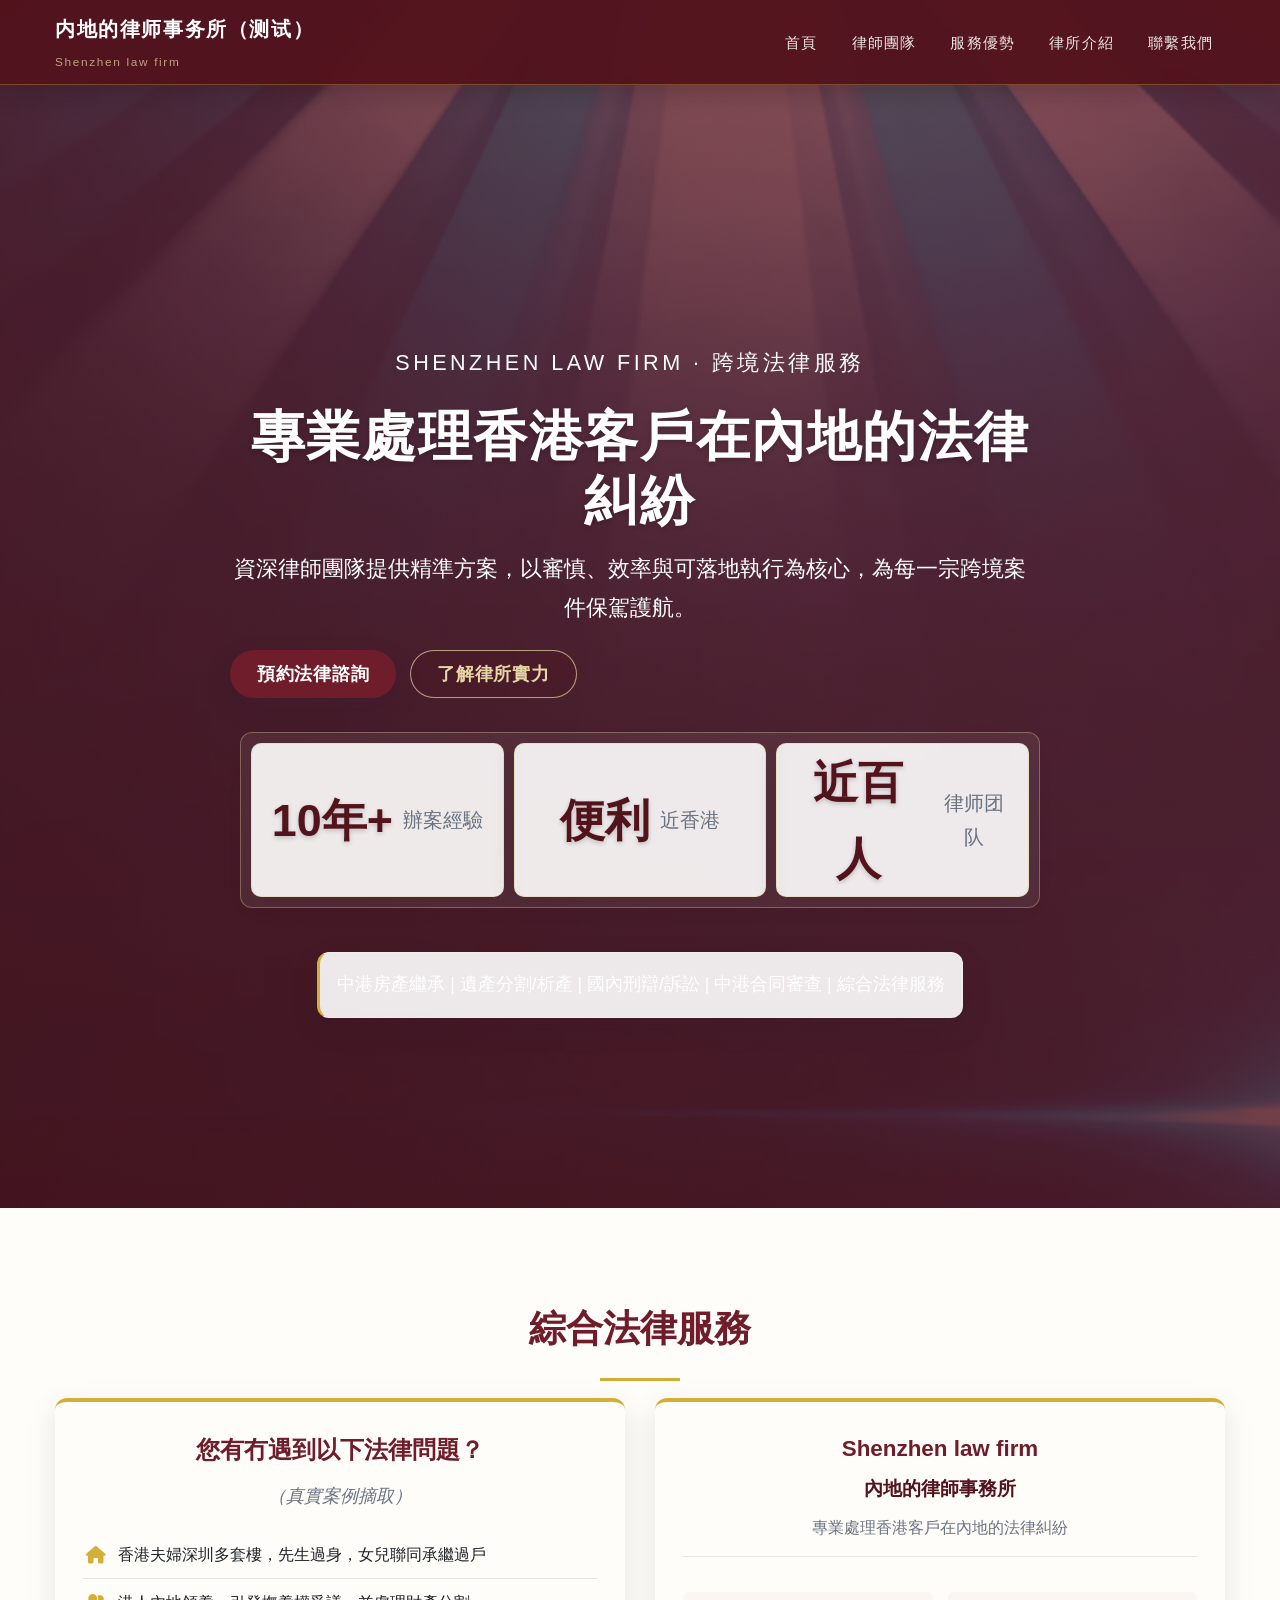
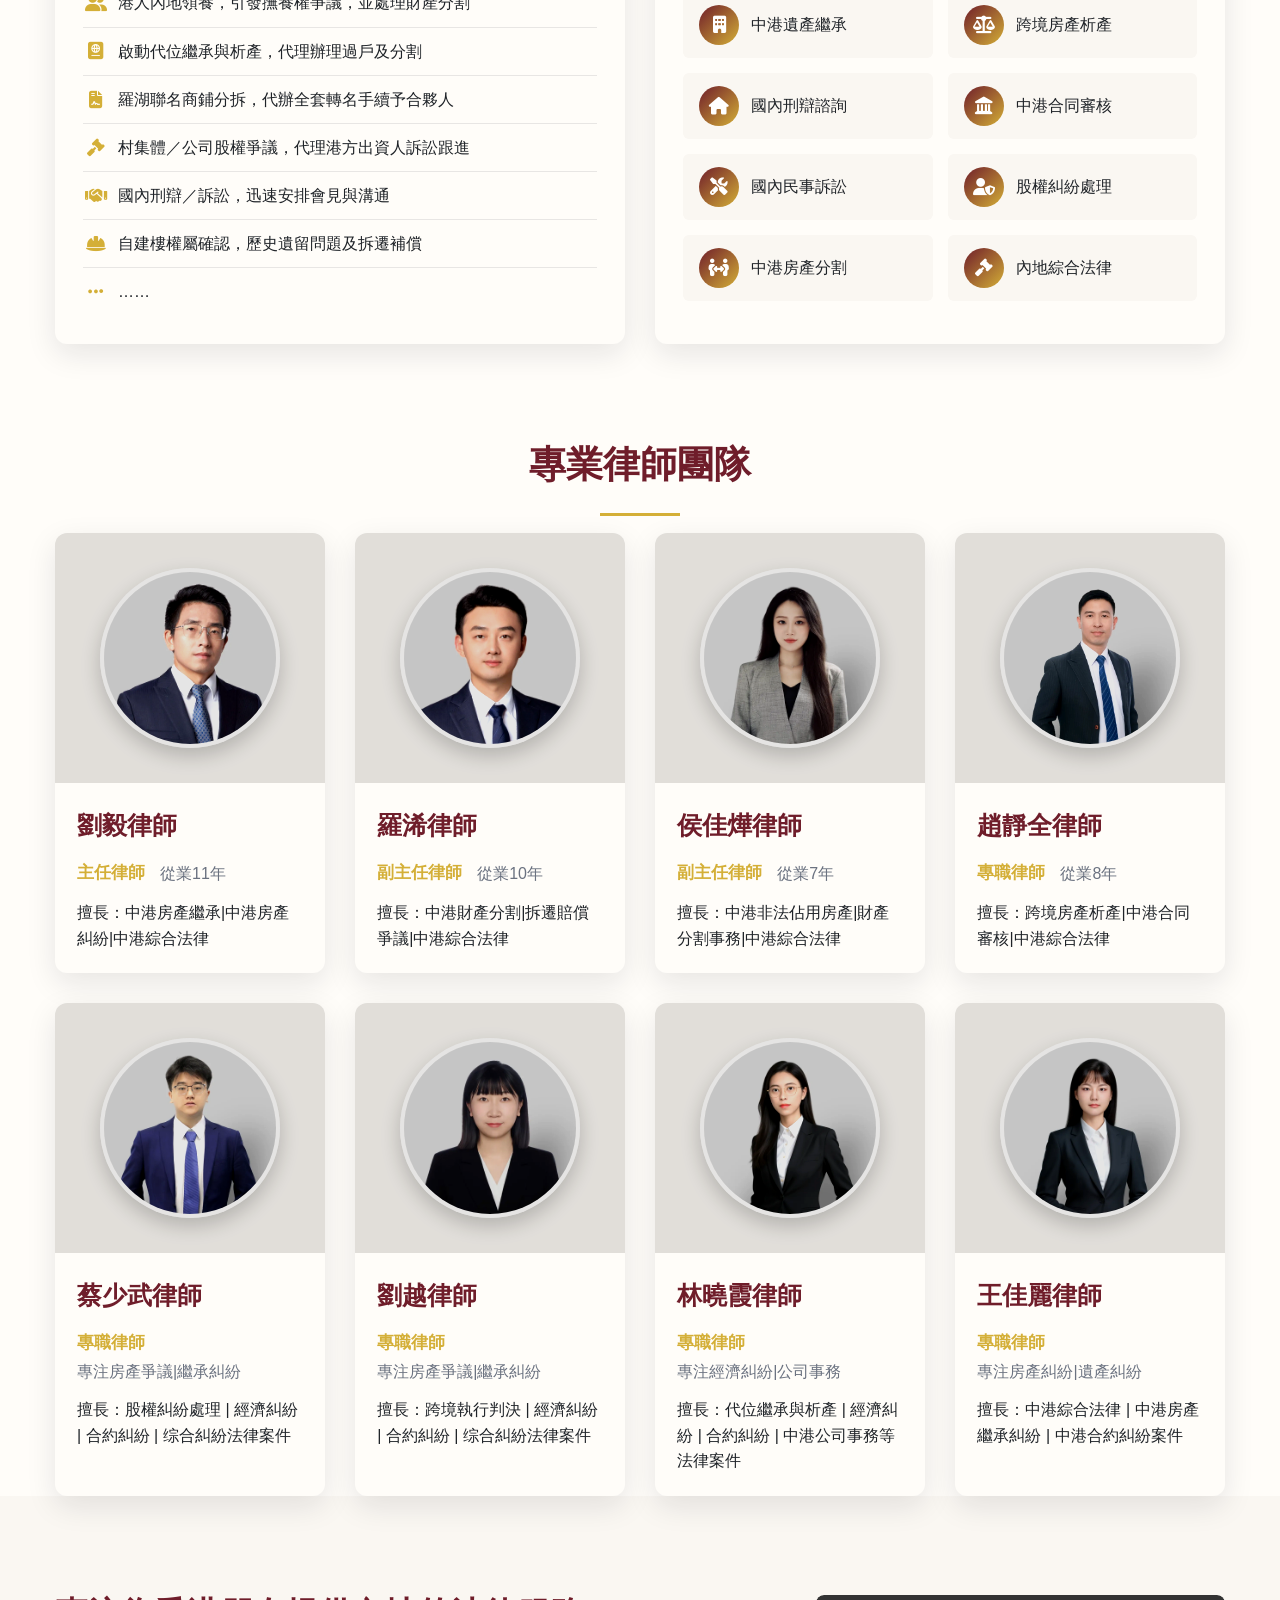
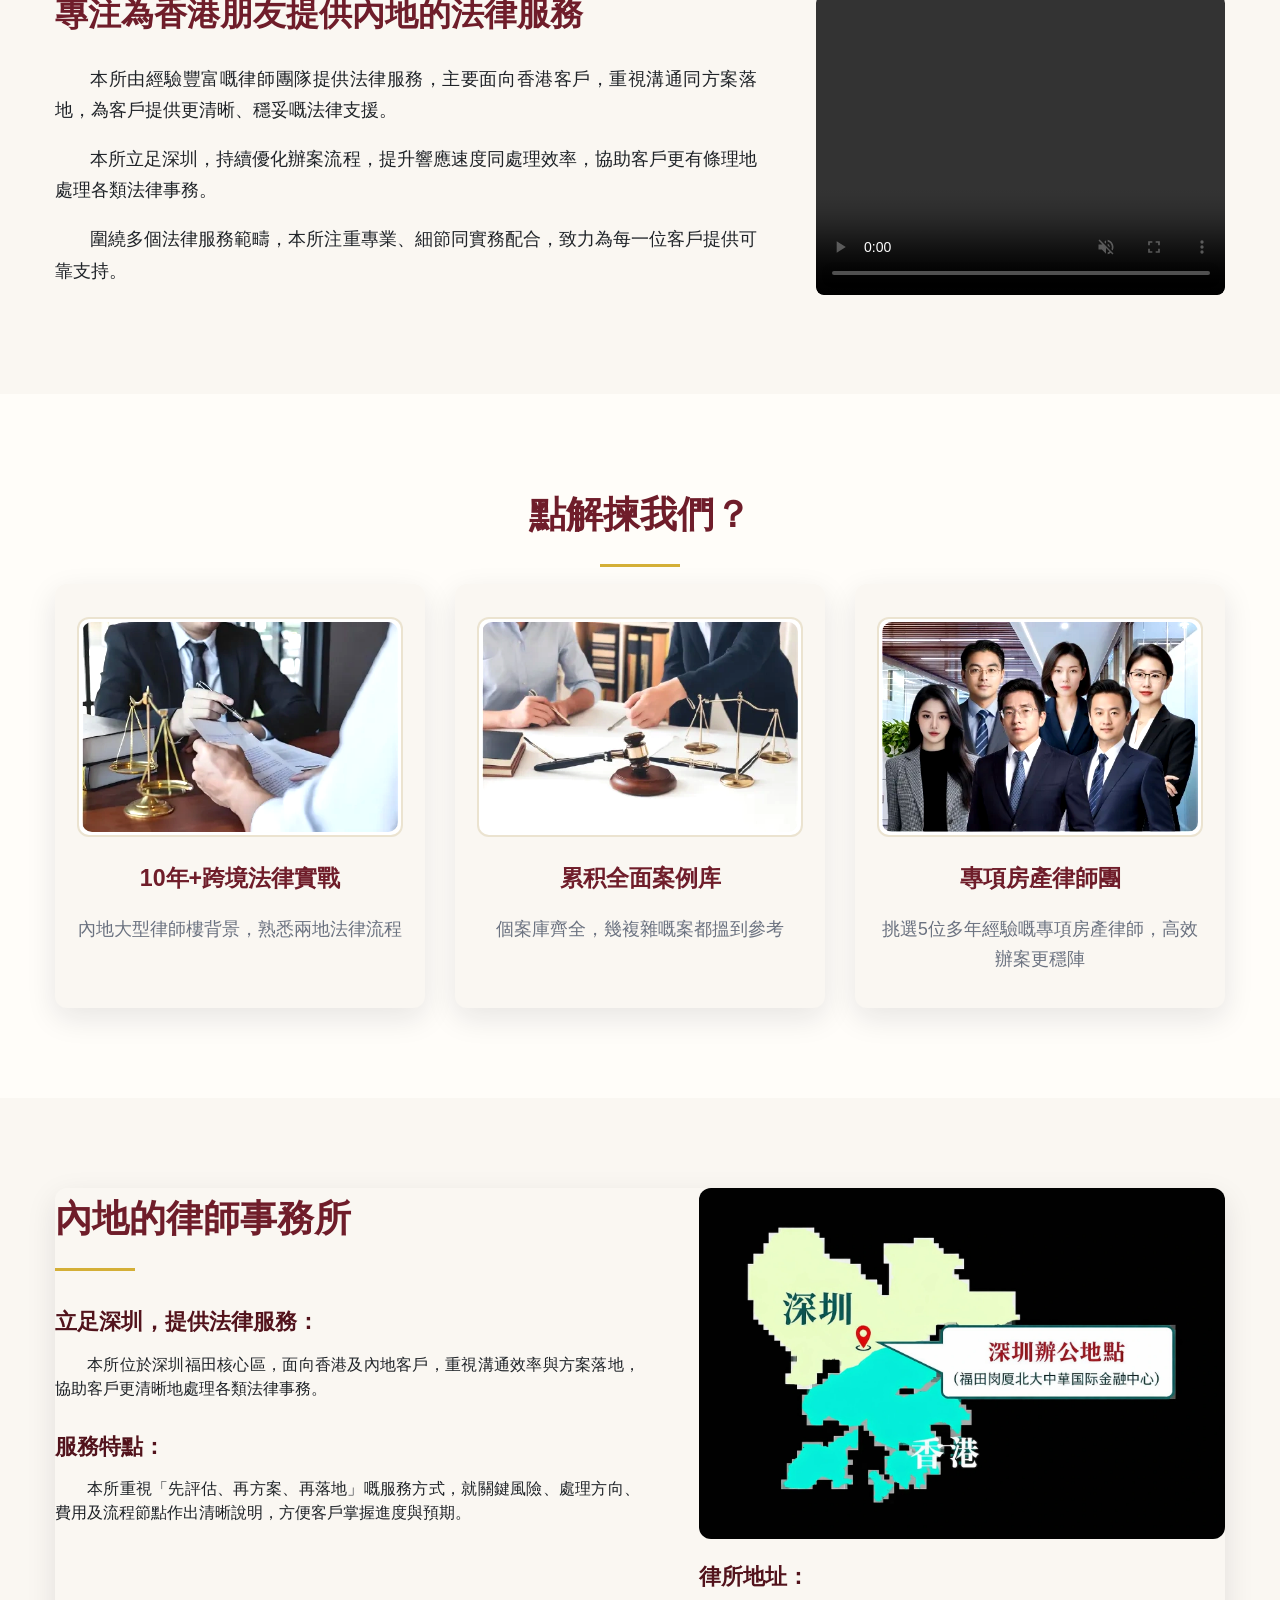
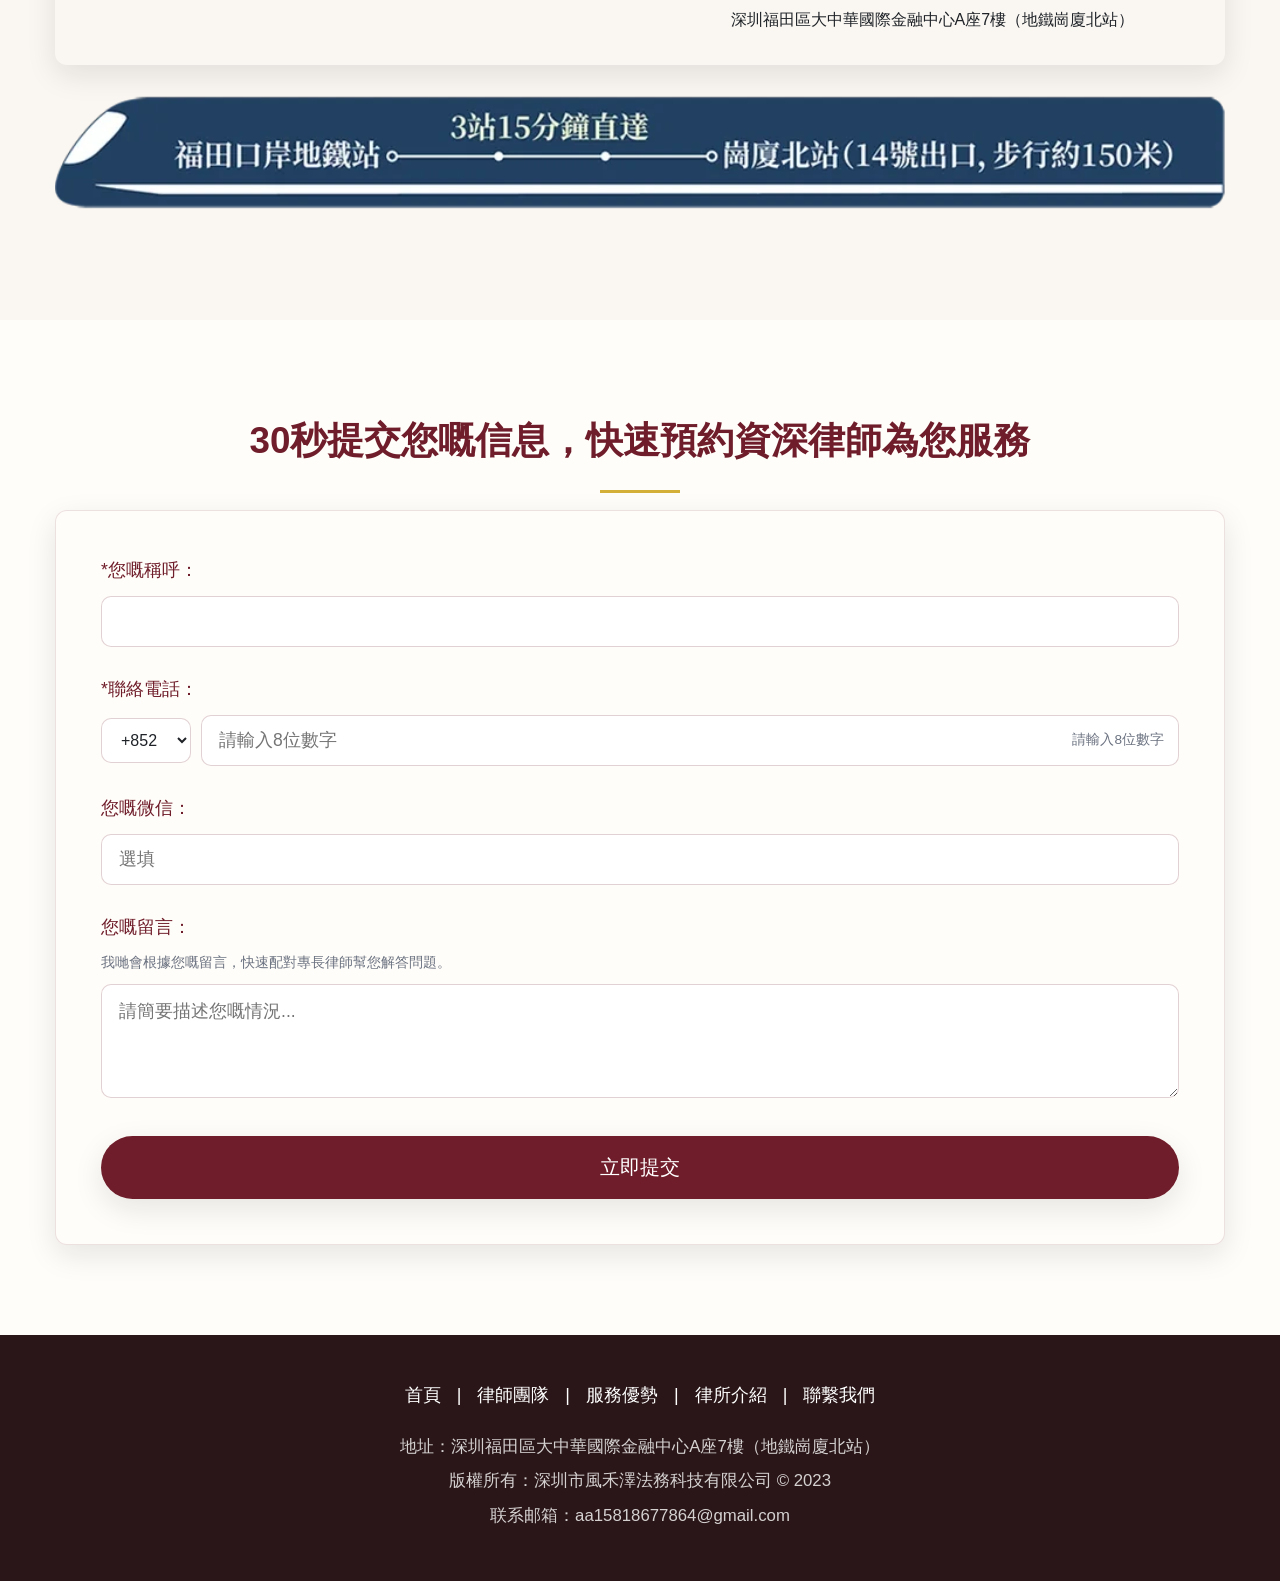
==== commit 4bab19bd: "Home redesign: premium burgundy & gold (style-only, keep forms intact)" ====
--- a/index.html
+++ b/index.html
@@ -58,8 +58,13 @@
         <div class="container">
             <div class="hero-content">
                 <div class="hero-text">
+                    <p class="hero-eyebrow fade-in">Shenzhen law firm · 跨境法律服務</p>
                     <h2 class="fade-in">專業處理香港客戶在內地的法律糾紛</h2>
-                    <p class="fade-in">律師10年+經驗資深律師團隊，為您嘅訴訟保駕護航！</p>
+                    <p class="hero-lead fade-in">資深律師團隊提供精準方案，以審慎、效率與可落地執行為核心，為每一宗跨境案件保駕護航。</p>
+                    <div class="hero-actions fade-in">
+                        <a class="btn btn-primary" href="#contact">預約法律諮詢</a>
+                        <a class="btn btn-outline" href="#about-detail">了解律所實力</a>
+                    </div>
                 </div>
                 <div class="hero-stats">
                     <div class="stat-item fade-in">
@@ -526,4 +531,4 @@
     <script src="script.js"></script>
 </body>
 
-</html>+</html>
--- a/style.css
+++ b/style.css
@@ -1647,4 +1647,303 @@
     .hero-text > p {
         font-size: 1.15rem;
     }
-}+}
+/* ===== Home premium theme refresh (style-only) ===== */
+:root {
+    --brand: #6F1D2A;
+    --brand-900: #52131C;
+    --gold: #D4AF37;
+    --gold-200: #E7D6A6;
+    --bg: #FAF7F2;
+    --text: #1F2328;
+    --muted: #6B7280;
+    --radius: 12px;
+    --shadow: 0 10px 30px rgba(17,24,39,.10);
+
+    --primary-color: var(--brand);
+    --primary-dark: var(--brand-900);
+    --primary-hover: #7f2535;
+    --accent-color: var(--gold);
+    --accent-light: var(--gold-200);
+    --bg-body: var(--bg);
+    --surface: #fffdf9;
+    --text-primary: var(--text);
+    --text-secondary: var(--muted);
+    --border-color: rgba(111, 29, 42, 0.18);
+    --border-light: rgba(31, 35, 40, 0.1);
+}
+
+body {
+    background: var(--bg);
+    color: var(--text);
+}
+
+.header {
+    background: rgba(82, 19, 28, 0.94);
+    backdrop-filter: blur(8px);
+    padding: 12px 0;
+    border-bottom: 1px solid rgba(212, 175, 55, 0.35);
+    box-shadow: 0 8px 24px rgba(30, 15, 20, 0.24);
+}
+
+.header .container {
+    min-height: 58px;
+}
+
+.logo h1 {
+    font-size: 1.25rem;
+    letter-spacing: .08em;
+    font-weight: 600;
+}
+
+.logo p {
+    color: rgba(231, 214, 166, 0.92);
+    letter-spacing: .14em;
+    font-size: .74rem;
+}
+
+.nav ul {
+    gap: 2px;
+}
+
+.nav li {
+    margin-left: 8px;
+}
+
+.nav a {
+    color: rgba(250, 247, 242, 0.92);
+    letter-spacing: .08em;
+    font-size: .95rem;
+    padding: 8px 12px;
+    border-radius: 999px;
+    transition: all .28s ease;
+}
+
+.nav a:hover {
+    color: var(--gold-200);
+    background: rgba(212, 175, 55, 0.12);
+}
+
+.nav a::after {
+    background: linear-gradient(90deg, transparent, var(--gold), transparent);
+    bottom: 0;
+}
+
+.hero {
+    position: relative;
+    overflow: hidden;
+}
+
+.hero::before {
+    background: linear-gradient(100deg, rgba(35, 10, 15, 0.86) 8%, rgba(35, 10, 15, 0.68) 44%, rgba(35, 10, 15, 0.35) 100%);
+}
+
+.hero-content {
+    position: relative;
+    z-index: 2;
+    padding: 180px 0 100px;
+}
+
+.hero-text {
+    max-width: 820px;
+}
+
+.hero-eyebrow {
+    color: var(--gold-200);
+    text-transform: uppercase;
+    letter-spacing: .16em;
+    font-size: .78rem;
+    margin-bottom: 14px;
+}
+
+.hero-text h2 {
+    font-size: clamp(2.05rem, 4.2vw, 3.35rem);
+    line-height: 1.2;
+    letter-spacing: .03em;
+    margin-bottom: 18px;
+    color: #fff;
+}
+
+.hero-lead {
+    color: rgba(250, 247, 242, 0.9);
+    max-width: 750px;
+    font-size: 1.12rem;
+    line-height: 1.8;
+    margin-bottom: 30px;
+}
+
+.hero-actions {
+    display: flex;
+    flex-wrap: wrap;
+    gap: 14px;
+}
+
+.btn {
+    display: inline-flex;
+    align-items: center;
+    justify-content: center;
+    min-height: 48px;
+    padding: 0 26px;
+    border-radius: 999px;
+    font-weight: 600;
+    letter-spacing: .04em;
+    text-decoration: none;
+    transition: all .25s ease;
+}
+
+.btn-primary {
+    background: var(--brand);
+    color: #fff;
+    border: 1px solid transparent;
+    box-shadow: var(--shadow);
+}
+
+.btn-primary:hover {
+    background: var(--brand-900);
+    transform: translateY(-2px);
+}
+
+.btn-outline {
+    color: var(--gold-200);
+    border: 1px solid rgba(231, 214, 166, 0.7);
+    background: rgba(82, 19, 28, 0.2);
+}
+
+.btn-outline:hover {
+    background: rgba(212, 175, 55, 0.12);
+    color: #fff;
+}
+
+.hero-stats {
+    margin: 34px 0 22px;
+    padding: 10px;
+    border-radius: var(--radius);
+    background: rgba(250, 247, 242, 0.08);
+    border: 1px solid rgba(231, 214, 166, 0.34);
+    backdrop-filter: blur(5px);
+    gap: 10px;
+}
+
+.stat-item {
+    background: rgba(255, 255, 255, 0.9);
+    border-radius: 10px;
+    box-shadow: 0 8px 24px rgba(17, 24, 39, 0.11);
+    border: 1px solid rgba(212, 175, 55, 0.22);
+    min-width: 160px;
+}
+
+.stat-item h3 {
+    color: var(--brand-900);
+}
+
+.stat-item p {
+    color: var(--muted);
+}
+
+.expertise {
+    background: rgba(255, 255, 255, 0.9);
+    border-left: 3px solid var(--gold);
+    border-radius: var(--radius);
+    color: var(--text);
+    box-shadow: var(--shadow);
+}
+
+.property-card,
+.contact-form,
+.lawyer-card,
+.why-choose-item,
+.about-detail-content {
+    border-radius: var(--radius);
+    box-shadow: var(--shadow);
+}
+
+.contact-form {
+    border: 1px solid rgba(111, 29, 42, 0.12);
+}
+
+.form-group input[type="text"],
+.form-group input[type="tel"],
+.form-group textarea,
+.area-code-select {
+    border-radius: 10px;
+    border: 1px solid rgba(111, 29, 42, 0.2);
+    background: #fff;
+}
+
+.form-group input[type="text"]:focus,
+.form-group input[type="tel"]:focus,
+.form-group textarea:focus,
+.area-code-select:focus {
+    border-color: var(--gold);
+    box-shadow: 0 0 0 3px rgba(212, 175, 55, 0.18);
+}
+
+.submit-btn {
+    border-radius: 999px;
+    background: var(--brand);
+    color: #fff;
+    border: 1px solid transparent;
+    box-shadow: var(--shadow);
+}
+
+.submit-btn:hover {
+    background: var(--brand-900);
+}
+
+@media (max-width: 768px) {
+    .header {
+        padding: 10px 0;
+    }
+
+    .logo h1 {
+        font-size: 1.05rem;
+    }
+
+    .nav {
+        top: 64px;
+        background: rgba(82, 19, 28, 0.97);
+        border-bottom: 1px solid rgba(212, 175, 55, 0.25);
+    }
+
+    .nav li {
+        padding: 12px 0;
+    }
+
+    .hero {
+        padding-top: 0;
+    }
+
+    .hero-content {
+        display: block;
+        padding: 118px 0 62px;
+    }
+
+    .hero-text h2 {
+        font-size: 1.9rem;
+    }
+
+    .hero-lead {
+        font-size: 1rem;
+        margin-bottom: 24px;
+    }
+
+    .hero-actions {
+        gap: 10px;
+    }
+
+    .btn {
+        width: 100%;
+    }
+
+    .hero-stats {
+        display: grid;
+        grid-template-columns: repeat(3, minmax(0, 1fr));
+        gap: 8px;
+        margin-top: 24px;
+    }
+
+    .stat-item {
+        min-width: 0;
+        padding: 14px 10px;
+    }
+}
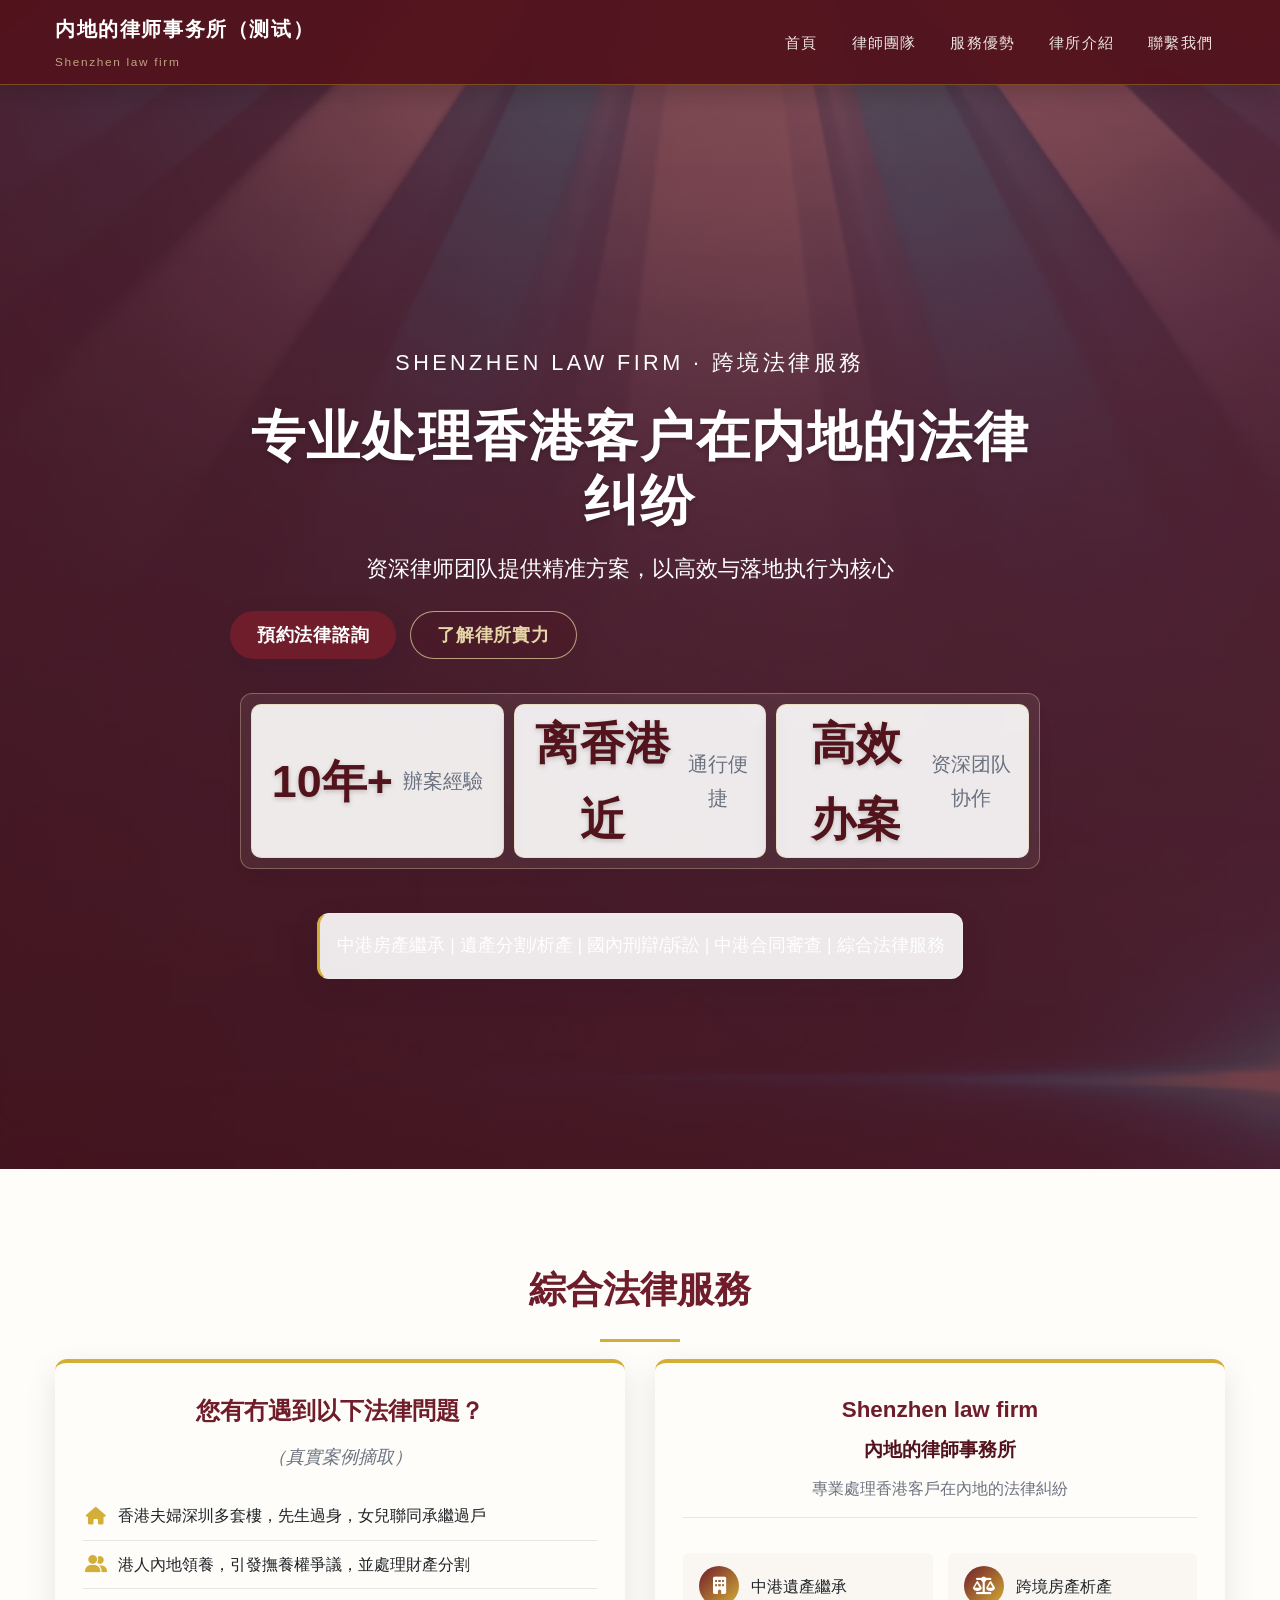
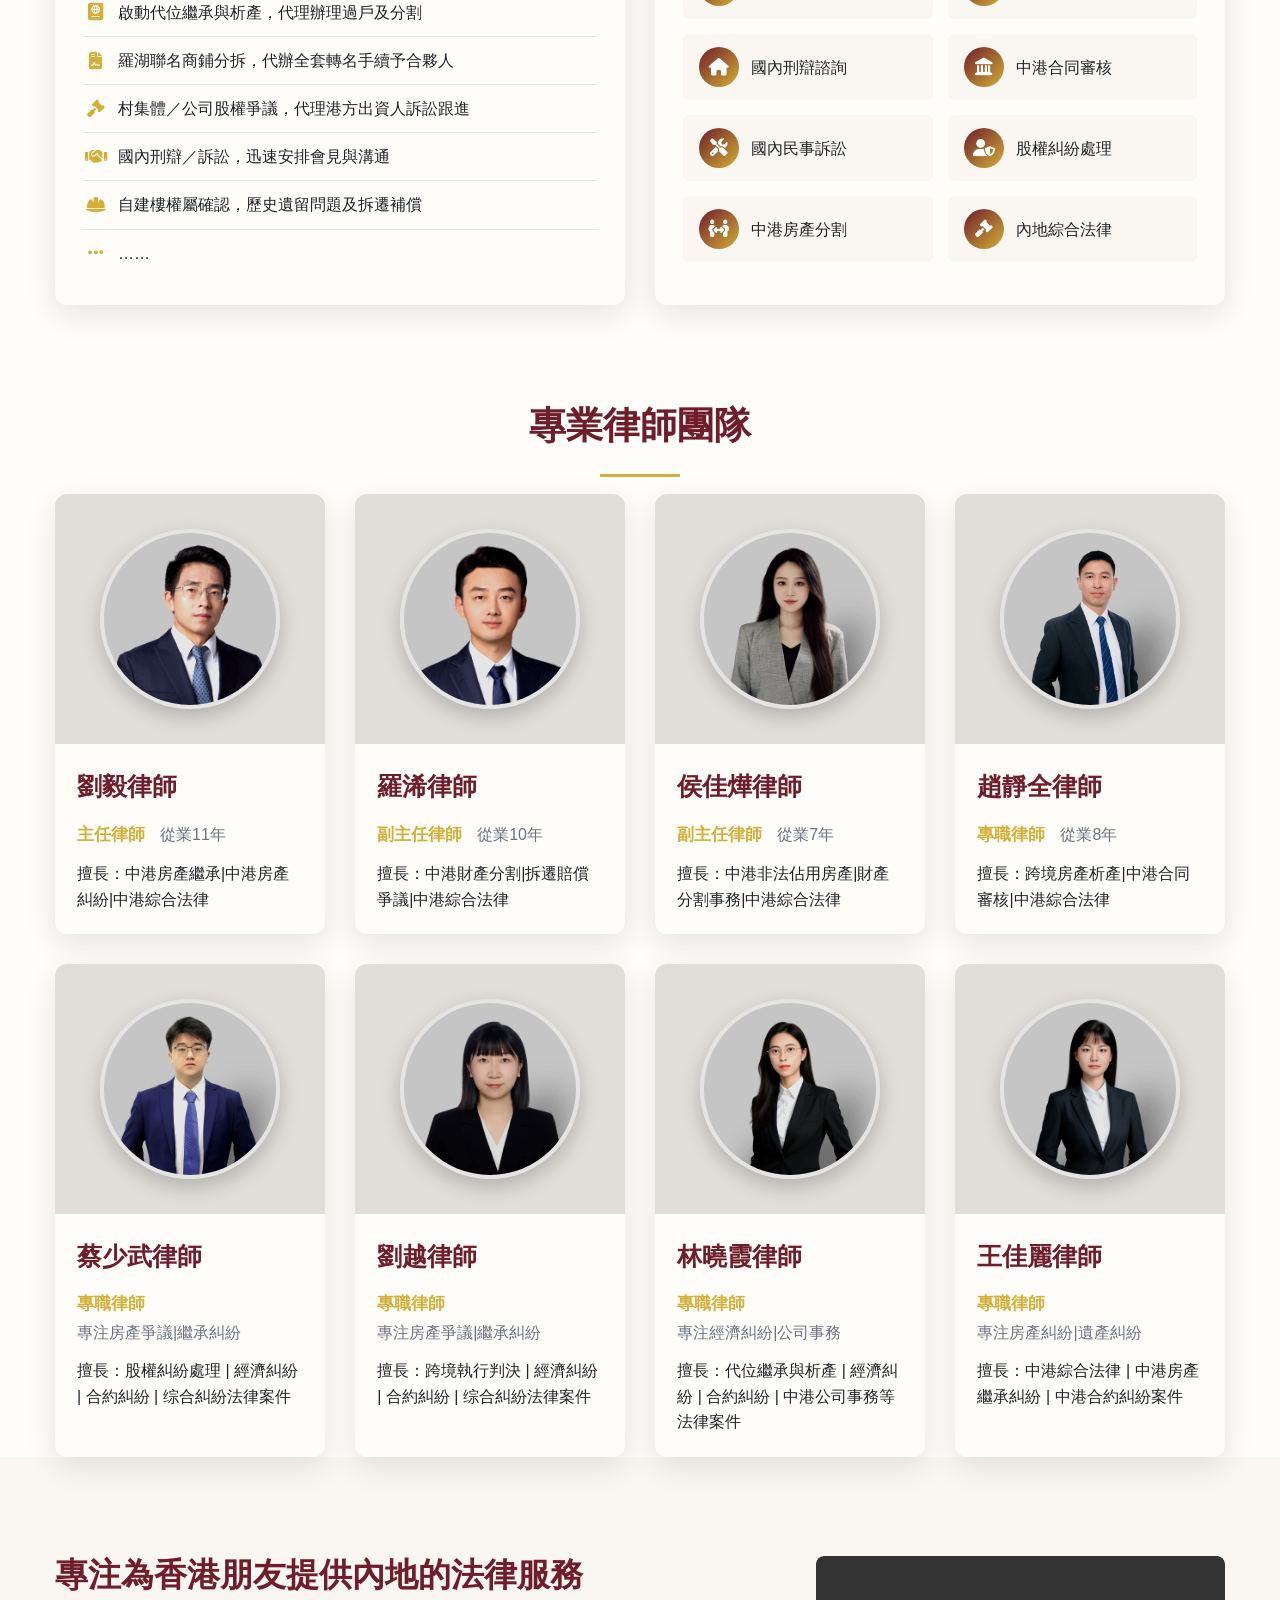
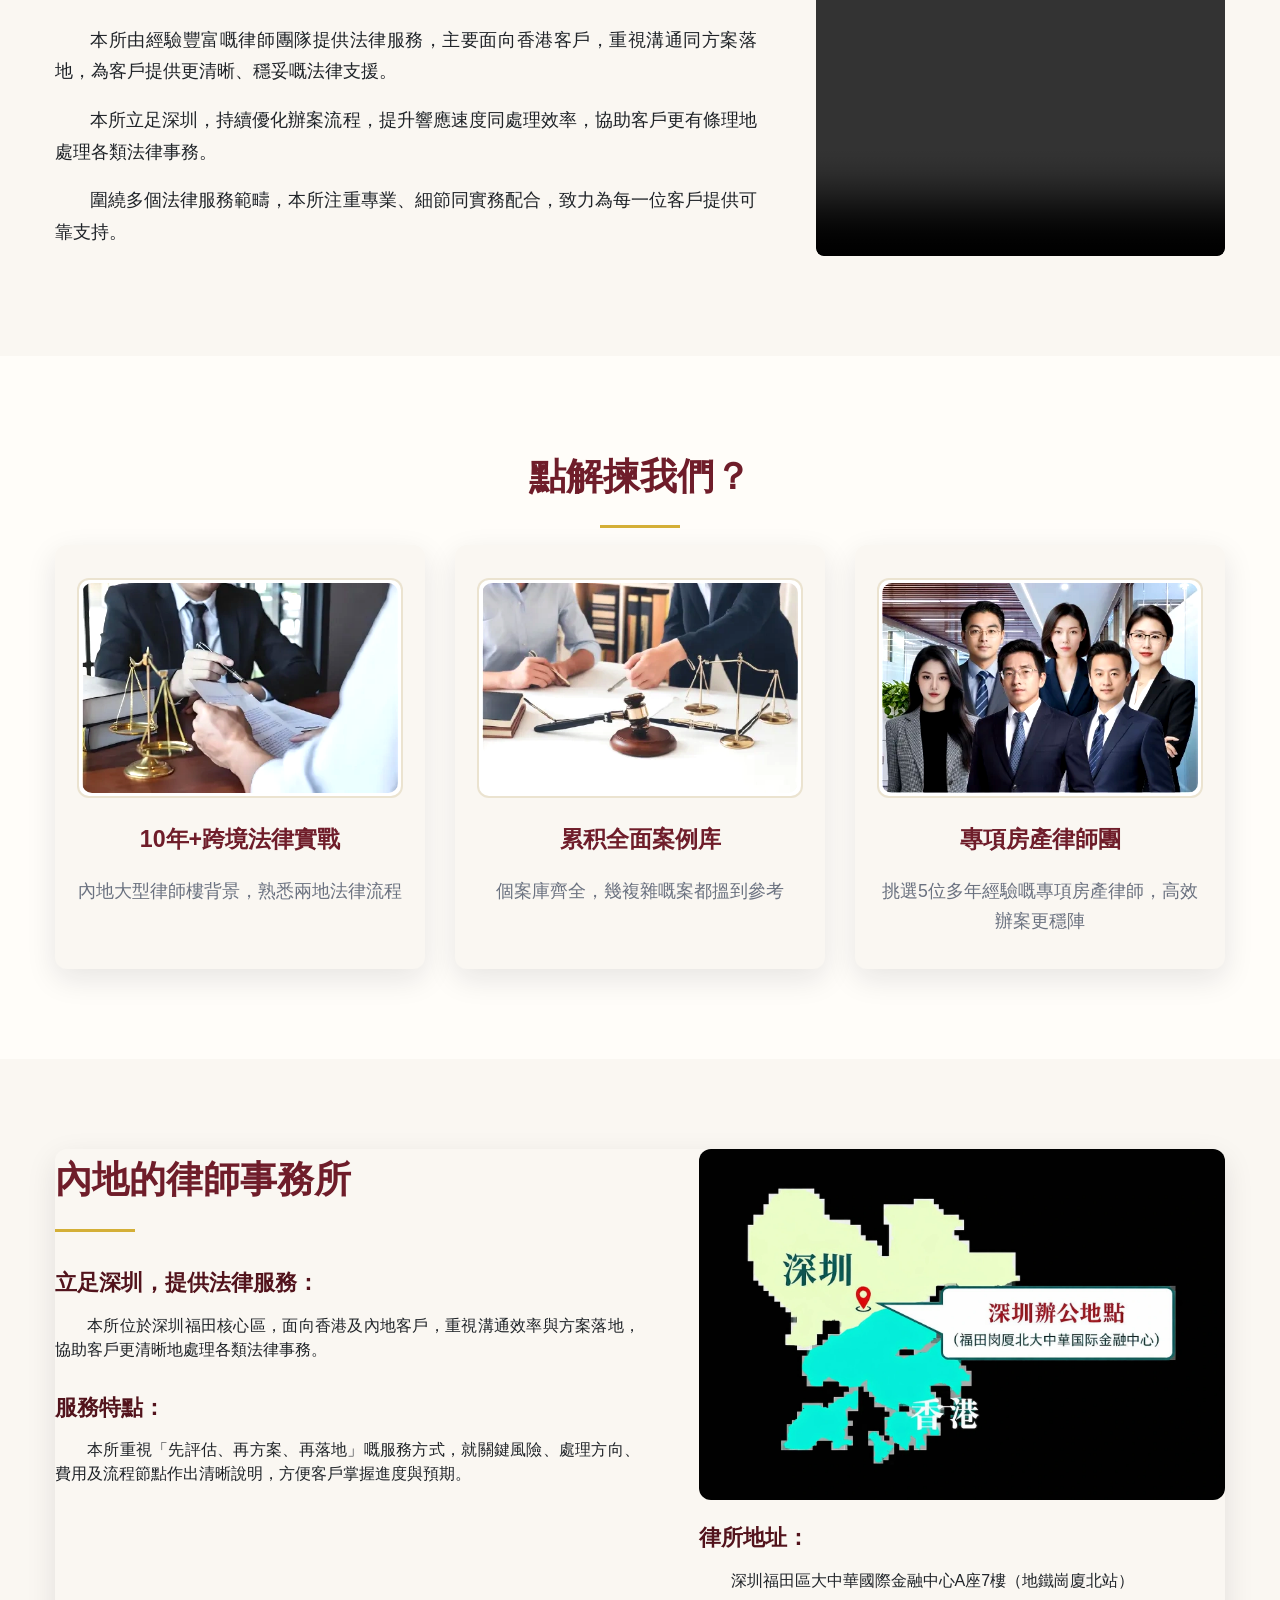
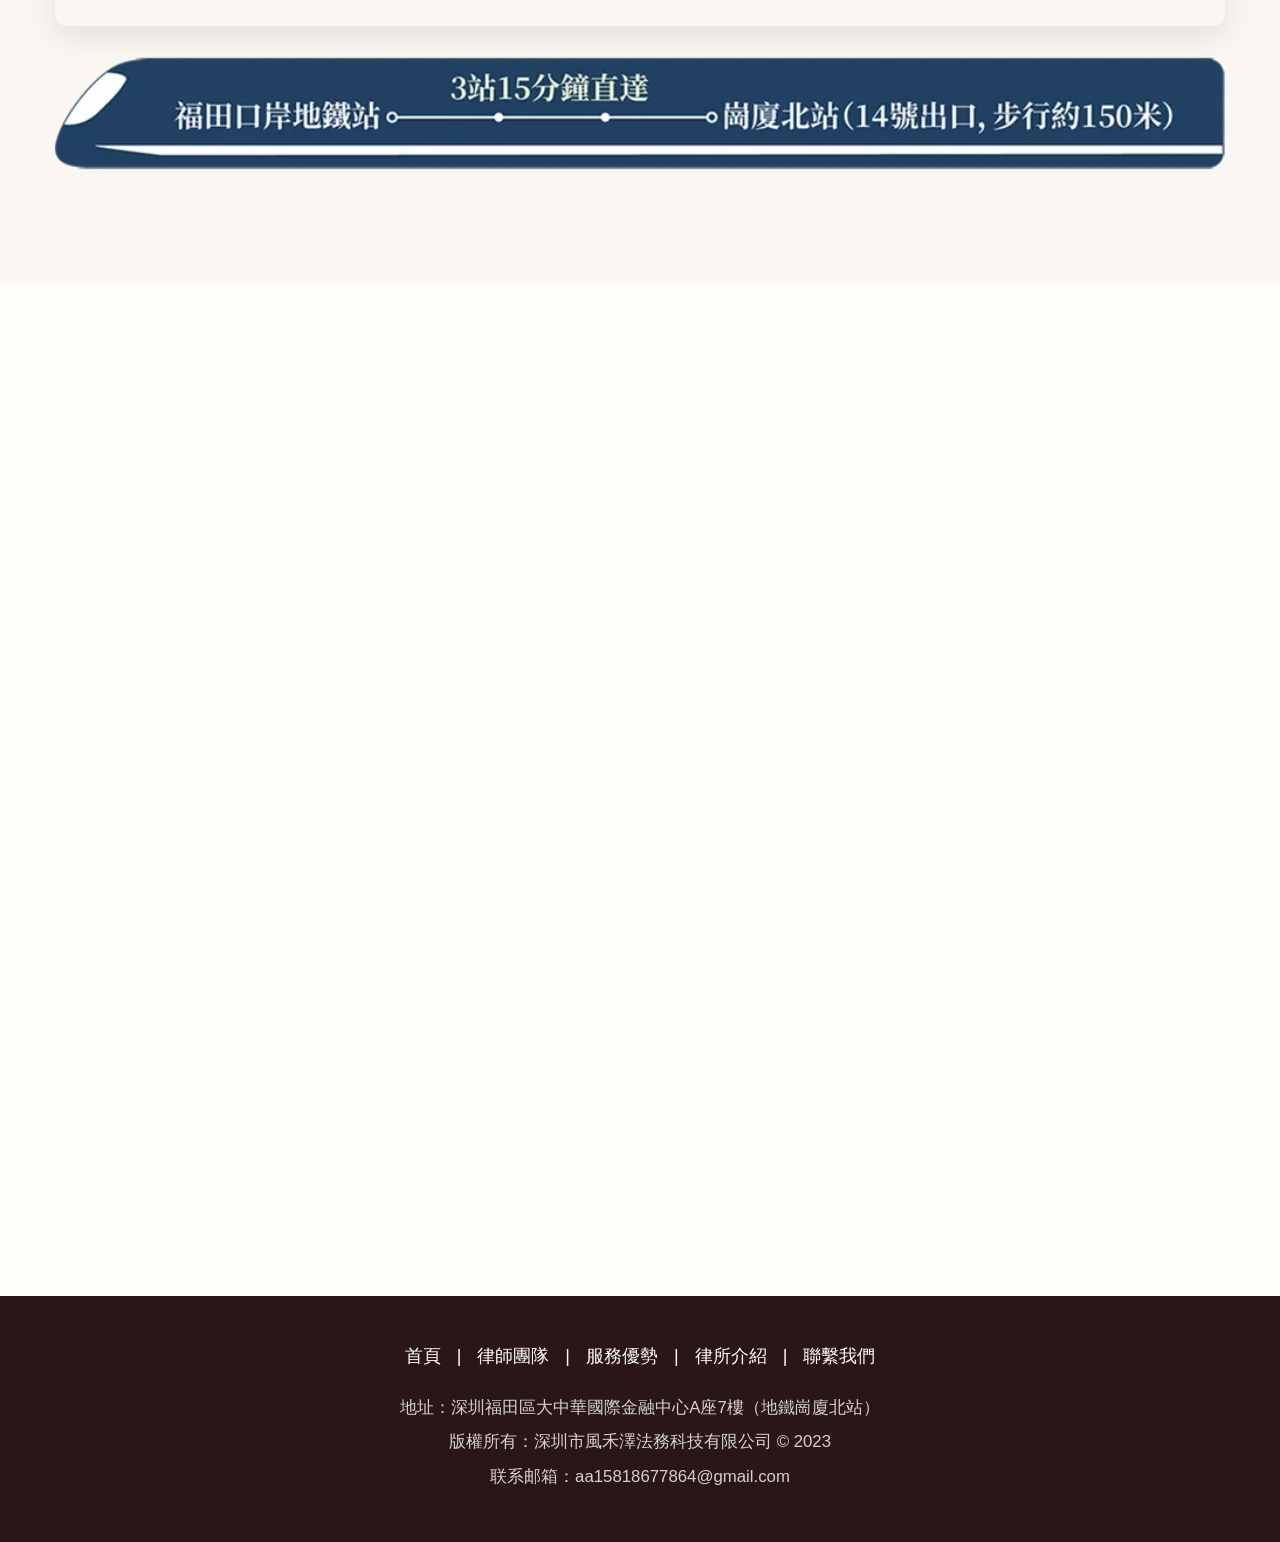
==== commit b85db809: "Mobile hero redesign: replace image hero with text layout" ====
--- a/index.html
+++ b/index.html
@@ -59,8 +59,8 @@
             <div class="hero-content">
                 <div class="hero-text">
                     <p class="hero-eyebrow fade-in">Shenzhen law firm · 跨境法律服務</p>
-                    <h2 class="fade-in">專業處理香港客戶在內地的法律糾紛</h2>
-                    <p class="hero-lead fade-in">資深律師團隊提供精準方案，以審慎、效率與可落地執行為核心，為每一宗跨境案件保駕護航。</p>
+                    <h2 class="fade-in">专业处理香港客户在内地的法律纠纷</h2>
+                    <p class="hero-lead fade-in">资深律师团队提供精准方案，以高效与落地执行为核心</p>
                     <div class="hero-actions fade-in">
                         <a class="btn btn-primary" href="#contact">預約法律諮詢</a>
                         <a class="btn btn-outline" href="#about-detail">了解律所實力</a>
@@ -72,12 +72,12 @@
                         <p>辦案經驗</p>
                     </div>
                     <div class="stat-item fade-in">
-                        <h3>便利</h3>
-                        <p>近香港</p>
+                        <h3>离香港近</h3>
+                        <p>通行便捷</p>
                     </div>
                     <div class="stat-item fade-in">
-                        <h3>近百人</h3>
-                        <p>律师团队</p>
+                        <h3>高效办案</h3>
+                        <p>资深团队协作</p>
                     </div>
                 </div>
                 <div class="hero-text">
--- a/style.css
+++ b/style.css
@@ -1,1652 +1,1652 @@
-/* 全局样式 - 红金主题重构版 */
-* {
-    margin: 0;
-    padding: 0;
-    box-sizing: border-box;
-    font-family: "Microsoft JhengHeui", "PingFang TC", sans-serif;
-}
-
-:root {
-    /* 主色调 - 深酒红/暗红系 */
-    --primary-color: #7A1F2B;        /* 深酒红 - 主色 */
-    --primary-dark: #5E1620;          /* 更深红 - 用于背景或hover */
-    --primary-hover: #922635;          /* 主色悬停加深 */
-    --primary-color-rgb: 122, 31, 43;  /* RGB值用于透明效果 */
-
-    /* 金色系 - 低饱和哑光金 */
-    --accent-color: #C6A45A;           /* 辅助金 - 主强调色 */
-    --accent-light: #E3D2A2;           /* 浅金 - 用于渐变或高亮 */
-    --gold-dark: #A88434;               /* 深金/描边金 */
-    --accent-color-rgb: 198, 164, 90;   /* RGB值用于透明效果 */
-
-    /* 背景与表面 */
-    --bg-body: #F7F3EA;                 /* 主背景 - 暖米白 */
-    --surface: #FFFDF9;                  /* 卡片/表单背景 - 暖白 */
-    --footer-bg: #2A1618;                /* 页脚深色背景 - 红棕调 */
-
-    /* 文字层级 */
-    --text-primary: #1F1A17;             /* 深色主文字 */
-    --text-secondary: #5F5246;            /* 次级文字/说明文字 */
-    --light-text: #5F5246;                /* 兼容旧变量名，指向次级文字 */
-    --white: #ffffff;
-
-    /* 边框与分割线 */
-    --border-color: #D9C7A1;              /* 主边框色 - 浅金灰 */
-    --border-light: #e5dccb;              /* 更浅的边框，用于卡片内部分割 */
-
-    /* 阴影与过渡 */
-    --shadow: 0 5px 15px rgba(0, 0, 0, 0.08);
-    --transition: all 0.3s ease;
-
-    /* 保留变量名兼容原代码，但值已更新 */
-    --primary-dark: var(--primary-dark);
-    --accent-light: var(--accent-light);
-    --gold-color: var(--gold-dark);
-    --light-bg: var(--bg-body);
-    --text-color: var(--text-primary);
-}
-
-body {
-    line-height: 1.7;
-    color: var(--text-primary);
-    background-color: var(--bg-body);
-    overflow-x: hidden;
-    font-size: 18px;
-    opacity: 0;
-    transition: opacity 0.5s ease;
-}
-
-body.loaded {
-    opacity: 1;
-}
-
-.container {
-    width: 100%;
-    max-width: 1200px;
-    margin: 0 auto;
-    padding: 0 15px;
-}
-
-/* 滚动动画 - 缩短动画时间 */
-.fade-in {
-    opacity: 0;
-    transform: translateY(20px);
-    transition: opacity 0.5s ease, transform 0.5s ease;
-}
-
-.fade-in.visible {
-    opacity: 1;
-    transform: translateY(0);
-}
-
-.slide-in-left {
-    opacity: 0;
-    transform: translateX(-30px);
-    transition: opacity 0.5s ease, transform 0.5s ease;
-}
-
-.slide-in-left.visible {
-    opacity: 1;
-    transform: translateX(0);
-}
-
-.slide-in-right {
-    opacity: 0;
-    transform: translateX(30px);
-    transition: opacity 0.5s ease, transform 0.5s ease;
-}
-
-.slide-in-right.visible {
-    opacity: 1;
-    transform: translateX(0);
-}
-
-/* 房产纠纷专区 */
-.property-dispute-section {
-    padding: 90px 0;
-    background-color: var(--surface);
-}
-
-.property-dispute-content {
-    display: flex;
-    justify-content: space-between;
-    gap: 30px;
-    align-items: stretch;
-}
-
-.property-left,
-.property-right {
-    flex: 1;
-}
-
-.property-card {
-    background: var(--surface);
-    border-radius: 8px;
-    padding: 28px;
-    box-shadow: var(--shadow);
-    height: 100%;
-    transition: var(--transition);
-    border-top: 4px solid var(--accent-color);
-    display: flex;
-    flex-direction: column;
-}
-
-.property-card:hover {
-    transform: translateY(-5px);
-    box-shadow: 0 10px 25px rgba(0, 0, 0, 0.12);
-}
-
-.property-card h3 {
-    font-size: 1.5rem;
-    margin-bottom: 10px;
-    color: var(--primary-color);
-    text-align: center;
-}
-
-.subtitle {
-    text-align: center;
-    color: var(--text-secondary);
-    margin-bottom: 20px;
-    font-style: italic;
-}
-
-.case-list {
-    list-style: none;
-    flex-grow: 1;
-}
-
-.case-list li {
-    padding: 10px 0;
-    border-bottom: 1px solid var(--border-light);
-    position: relative;
-    padding-left: 35px;
-    font-size: 1.0rem;
-    transition: var(--transition);
-    display: flex;
-    align-items: center;
-    color: var(--text-primary);
-}
-
-.case-list li:last-child {
-    border-bottom: none;
-}
-
-.case-list li:hover {
-    color: var(--accent-color);
-    transform: translateX(5px);
-}
-
-.case-list li i {
-    position: absolute;
-    left: 0;
-    color: var(--accent-color);
-    font-size: 1.1rem;
-    width: 25px;
-    text-align: center;
-}
-
-.property-logo {
-    text-align: center;
-    margin-bottom: 25px;
-    padding-bottom: 15px;
-    border-bottom: 1px solid var(--border-light);
-}
-
-.property-logo h3 {
-    font-size: 1.4rem;
-    margin-bottom: 5px;
-    color: var(--primary-color);
-}
-
-.property-logo h4 {
-    font-size: 1.2rem;
-    margin-bottom: 8px;
-    color: var(--primary-dark);
-}
-
-.property-logo p {
-    color: var(--text-secondary);
-    font-size: 1.0rem;
-}
-
-/* 服务网格布局 - 图标在左，文字在右 */
-.service-grid {
-    display: grid;
-    grid-template-columns: repeat(2, 1fr);
-    gap: 15px;
-    margin-top: 10px;
-}
-
-.service-item {
-    display: flex;
-    align-items: center;
-    padding: 12px 15px;
-    background: var(--bg-body);
-    border-radius: 6px;
-    transition: var(--transition);
-    cursor: pointer;
-    border: 1px solid transparent;
-}
-
-.service-item:hover {
-    background: var(--surface);
-    transform: translateY(-3px);
-    box-shadow: var(--shadow);
-    border-color: var(--accent-color);
-}
-
-.service-icon {
-    width: 40px;
-    height: 40px;
-    background: linear-gradient(135deg, var(--primary-color), var(--accent-color));
-    border-radius: 50%;
-    display: flex;
-    align-items: center;
-    justify-content: center;
-    color: var(--white);
-    font-size: 1.1rem;
-    transition: var(--transition);
-    flex-shrink: 0;
-    margin-right: 12px;
-}
-
-.service-item:hover .service-icon {
-    transform: scale(1.05);
-    background: linear-gradient(135deg, var(--accent-color), var(--primary-color));
-}
-
-.service-text {
-    flex-grow: 1;
-}
-
-.service-title {
-    font-weight: 500;
-    font-size: 1.0rem;
-    transition: var(--transition);
-    color: var(--text-primary);
-}
-
-.service-item:hover .service-title {
-    color: var(--accent-color);
-}
-
-/* 導航欄 */
-.header {
-    background-color: var(--primary-color);
-    color: var(--white);
-    padding: 18px 0;
-    box-shadow: 0 2px 10px rgba(0, 0, 0, 0.1);
-    position: fixed;
-    width: 100%;
-    top: 0;
-    z-index: 1000;
-    transition: var(--transition);
-}
-
-.header.scrolled {
-    padding: 12px 0;
-    background-color: rgba(var(--primary-color-rgb), 0.95);
-    box-shadow: 0 5px 20px rgba(0, 0, 0, 0.2);
-}
-
-.header .container {
-    display: flex;
-    justify-content: space-between;
-    align-items: center;
-    flex-wrap: wrap;
-}
-
-.logo {
-    flex: 0 0 25%;
-}
-
-.logo h1 {
-    font-size: 1.8rem;
-    margin-bottom: 6px;
-    transition: var(--transition);
-    color: var(--white);
-}
-
-.header.scrolled .logo h1 {
-    font-size: 1.5rem;
-}
-
-.logo p {
-    font-size: 0.95rem;
-    opacity: 0.8;
-    color: var(--white);
-}
-
-.nav ul {
-    display: flex;
-    list-style: none;
-}
-
-.nav li {
-    margin-left: 28px;
-    position: relative;
-}
-
-.nav a {
-    color: var(--white);
-    text-decoration: none;
-    font-weight: 500;
-    transition: var(--transition);
-    padding: 6px 0;
-    font-size: 1.1rem;
-}
-
-.nav a:hover {
-    color: var(--accent-light);
-}
-
-.nav a::after {
-    content: '';
-    position: absolute;
-    width: 0;
-    height: 2px;
-    bottom: 0;
-    left: 0;
-    background-color: var(--accent-color);
-    transition: var(--transition);
-}
-
-.nav a:hover::after {
-    width: 100%;
-}
-
-/* 移動端菜單按鈕 */
-.menu-toggle {
-    display: none;
-    flex-direction: column;
-    cursor: pointer;
-    width: 32px;
-    height: 27px;
-    position: relative;
-}
-
-.menu-toggle span {
-    height: 3.5px;
-    width: 100%;
-    background: var(--white);
-    margin-bottom: 5px;
-    border-radius: 2px;
-    transition: var(--transition);
-    transform-origin: center;
-}
-
-.menu-toggle.active span:nth-child(1) {
-    transform: rotate(45deg) translate(6px, 6px);
-}
-
-.menu-toggle.active span:nth-child(2) {
-    opacity: 0;
-}
-
-.menu-toggle.active span:nth-child(3) {
-    transform: rotate(-45deg) translate(8px, -7px);
-}
-
-/* 主橫幅 - 红金渐变叠加层 */
-.hero::before {
-    content: '';
-    position: absolute;
-    top: 0;
-    left: 0;
-    width: 100%;
-    height: 100%;
-    background: url('data:image/svg+xml;utf8,<svg xmlns="http://www.w3.org/2000/svg" width="100" height="100" viewBox="0 0 100 100"><path d="M0,0 L100,0 L100,100 Z" fill="rgba(255,255,255,0.1)"/></svg>') no-repeat;
-    background-size: cover;
-    opacity: 0.3;
-}
-
-.hero-content {
-    display: flex;
-    flex-direction: column;
-    align-items: center;
-    justify-content: center;
-    position: relative;
-    z-index: 1;
-}
-
-/* 横幅统计项布局 */
-.hero-stats {
-    display: flex;
-    justify-content: space-around;
-    width: 100%;
-    max-width: 800px;
-    margin-bottom: 45px;
-}
-
-.stat-item {
-    flex: 1;
-    padding: 0 15px;
-    transition: var(--transition);
-    display: flex;
-    align-items: center;
-    justify-content: center;
-    gap: 10px;
-}
-
-.stat-item:hover {
-    transform: translateY(-10px);
-}
-
-.stat-item h3 {
-    font-size: 2.8rem;
-    margin-bottom: 0;
-    color: var(--accent-color);
-    text-shadow: 0 2px 5px rgba(0, 0, 0, 0.2);
-}
-
-.stat-item p {
-    font-size: 1.25rem;
-    font-weight: 500;
-    margin-bottom: 0;
-    color: var(--white);
-}
-
-.hero-text h2 {
-    font-size: 2.5rem;
-    margin-bottom: 22px;
-    line-height: 1.4;
-    text-shadow: 0 2px 5px rgba(0, 0, 0, 0.2);
-    color: var(--white);
-}
-
-.hero-text > p {
-    font-size: 1.35rem;
-    margin-bottom: 22px;
-    max-width: 800px;
-    color: var(--white);
-}
-
-.expertise {
-    background: rgba(255, 255, 255, 0.1);
-    padding: 17px;
-    border-radius: 5px;
-    margin-top: 22px;
-    backdrop-filter: blur(5px);
-    border: 1px solid rgba(255, 255, 255, 0.2);
-    transition: var(--transition);
-}
-
-.expertise:hover {
-    background: rgba(255, 255, 255, 0.15);
-    transform: scale(1.02);
-}
-
-.expertise p {
-    font-size: 1.1rem;
-    color: var(--white);
-}
-
-/* 律師團隊 */
-.team-section {
-    background-color: var(--surface);
-}
-
-.section-title {
-    text-align: center;
-    font-size: 2.3rem;
-    color: var(--primary-color);
-    position: relative;
-}
-
-.section-title::after {
-    content: '';
-    display: block;
-    width: 80px;
-    height: 3px;
-    background: var(--accent-color);
-    margin: 17px auto;
-    transition: var(--transition);
-}
-
-.section-title:hover::after {
-    width: 120px;
-    background: var(--accent-color);
-}
-
-.team-grid {
-    display: flex;
-    flex-wrap: wrap;
-    justify-content: space-between;
-    gap: 30px;
-}
-
-.lawyer-card {
-    flex: 0 0 calc(25% - 23px);
-    background: var(--surface);
-    border-radius: 8px;
-    overflow: hidden;
-    box-shadow: var(--shadow);
-    transition: var(--transition);
-    position: relative;
-}
-
-.lawyer-card::before {
-    content: '';
-    position: absolute;
-    top: 0;
-    left: 0;
-    width: 100%;
-    height: 5px;
-    background: var(--accent-color);
-    transform: scaleX(0);
-    transform-origin: left;
-    transition: var(--transition);
-}
-
-.lawyer-card:hover {
-    transform: translateY(-10px);
-    box-shadow: 0 15px 30px rgba(0, 0, 0, 0.15);
-}
-
-.lawyer-card:hover::before {
-    transform: scaleX(1);
-}
-
-.lawyer-img {
-    height: 250px;
-    background: var(--bg-body);
-    display: flex;
-    align-items: center;
-    justify-content: center;
-    position: relative;
-    overflow: hidden;
-    padding: 20px;
-}
-
-.img-container {
-    width: 180px;
-    height: 180px;
-    border-radius: 50%;
-    overflow: hidden;
-    box-shadow: 0 8px 20px rgba(0, 0, 0, 0.2);
-    border: 4px solid rgba(255, 255, 255, 0.8);
-    background-color: rgba(255, 255, 255, 0.2);
-    backdrop-filter: blur(5px);
-    transition: all 0.5s ease;
-}
-
-.lawyer-img img {
-    width: 100%;
-    height: 100%;
-    object-fit: cover;
-    transition: all 0.5s ease;
-    filter: brightness(1.05) contrast(1.1) saturate(1.1);
-}
-
-.lawyer-card:hover .lawyer-img img {
-    transform: scale(1.08);
-    filter: brightness(1.1) contrast(1.15) saturate(1.2);
-}
-
-.lawyer-card:hover .img-container {
-    border-color: rgba(255, 255, 255, 0.95);
-    box-shadow: 0 10px 25px rgba(0, 0, 0, 0.3);
-    transform: scale(1.02);
-}
-
-.lawyer-img::after {
-    content: '';
-    position: absolute;
-    width: 100%;
-    height: 100%;
-    background: rgba(0, 0, 0, 0.1);
-    transition: var(--transition);
-}
-
-.lawyer-card:hover .lawyer-img::after {
-    background: rgba(0, 0, 0, 0.3);
-}
-
-.lawyer-info {
-    padding: 22px;
-}
-
-.lawyer-info h3 {
-    font-size: 1.55rem;
-    margin-bottom: 12px;
-    color: var(--primary-color);
-    transition: var(--transition);
-}
-
-.lawyer-card:hover .lawyer-info h3 {
-    color: var(--accent-color);
-}
-
-.lawyer-title-row {
-    display: flex;
-    align-items: center;
-    margin-bottom: 12px;
-    flex-wrap: wrap;
-}
-
-.position {
-    font-weight: bold;
-    color: var(--accent-color);
-    margin-right: 15px;
-    font-size: 1.05rem;
-    transition: var(--transition);
-}
-
-.lawyer-card:hover .position {
-    color: var(--primary-dark);
-}
-
-.experience {
-    color: var(--text-secondary);
-    margin-right: 15px;
-    font-size: 1.0rem;
-}
-
-.specialty {
-    font-size: 1.0rem;
-    line-height: 1.6;
-    color: var(--text-primary);
-}
-
-/* 律師事務所簡介 */
-.about-section {
-    padding: 90px 0;
-    background-color: var(--bg-body);
-}
-
-.about-content {
-    display: flex;
-    align-items: center;
-    justify-content: space-between;
-    gap: 40px;
-}
-
-.about-text {
-    flex: 0 0 60%;
-}
-
-.about-text h2 {
-    font-size: 2.05rem;
-    margin-bottom: 22px;
-    color: var(--primary-color);
-}
-
-.about-text p {
-    margin-bottom: 17px;
-    line-height: 1.8;
-    font-size: 1.1rem;
-    text-align: justify;
-    text-indent: 2em;
-    color: var(--text-primary);
-}
-
-.about-img {
-    flex: 0 0 35%;
-    height: 300px;
-    background: transparent;
-    display: flex;
-    align-items: center;
-    justify-content: center;
-    border-radius: 8px;
-    color: var(--white);
-    transition: var(--transition);
-    position: relative;
-    overflow: hidden;
-}
-
-.about-img::before {
-    content: '';
-    position: absolute;
-    width: 100%;
-    height: 100%;
-    background: rgba(0, 0, 0, 0.1);
-    transition: var(--transition);
-}
-
-.about-img:hover::before {
-    background: rgba(0, 0, 0, 0.3);
-}
-
-.about-img:hover {
-    transform: scale(1.02);
-}
-
-.about-video {
-    width: 100%;
-    height: 100%;
-    object-fit: cover;
-    border-radius: 8px;
-}
-
-/* 為什麼選擇我們 */
-.why-choose-section {
-    padding: 90px 0;
-    background-color: var(--surface);
-}
-
-.why-choose-content {
-    display: flex;
-    justify-content: space-between;
-    gap: 30px;
-}
-
-.why-choose-item {
-    flex: 1;
-    display: flex;
-    flex-direction: column;
-    align-items: center;
-    text-align: center;
-    padding: 33px 22px;
-    background: var(--bg-body);
-    border-radius: 8px;
-    transition: var(--transition);
-    box-shadow: var(--shadow);
-}
-
-.why-choose-item:hover {
-    transform: translateY(-10px);
-    box-shadow: 0 15px 30px rgba(0, 0, 0, 0.15);
-}
-
-.why-choose-icon {
-    border-radius: 12px;
-    display: flex;
-    align-items: center;
-    justify-content: center;
-    margin-bottom: 22px;
-    transition: var(--transition);
-    border: 2px solid rgba(215, 199, 161, 0.5); /* 浅金色边框 */
-    overflow: hidden;
-    background: var(--white);
-    padding: 3px;
-}
-
-.why-choose-img {
-    width: 100%;
-    height: 100%;
-    object-fit: cover;
-    border-radius: 10px;
-    transition: var(--transition);
-    filter: brightness(1.05) contrast(1.1);
-}
-
-.why-choose-item:hover .why-choose-icon {
-    transform: scale(1);
-    border-color: var(--accent-color);
-    box-shadow: 0 8px 20px rgba(var(--accent-color-rgb), 0.3);
-}
-
-.why-choose-item:hover .why-choose-img {
-    transform: scale(1);
-    filter: brightness(1.1) contrast(1.15);
-}
-
-.why-choose-text h3 {
-    font-size: 1.45rem;
-    margin-bottom: 17px;
-    color: var(--primary-color);
-    transition: var(--transition);
-}
-
-.why-choose-item:hover .why-choose-text h3 {
-    color: var(--accent-color);
-}
-
-.why-choose-text p {
-    line-height: 1.7;
-    color: var(--text-secondary);
-    font-size: 1.1rem;
-}
-
-/* 律師事務所詳細介紹 */
-.about-detail-section {
-    padding: 90px 0;
-    background-color: var(--bg-body);
-}
-
-.about-detail-content {
-    display: flex;
-    align-items: flex-start;
-    justify-content: space-between;
-    gap: 40px;
-}
-
-.about-detail-text {
-    flex: 0 0 50%;
-}
-
-.about-detail-text h2 {
-    font-size: 2.3rem;
-    margin-bottom: 33px;
-    color: var(--primary-color);
-    position: relative;
-}
-
-.about-detail-text h2::after {
-    content: '';
-    display: block;
-    width: 80px;
-    height: 3px;
-    background: var(--accent-color);
-    margin: 17px 0;
-    transition: var(--transition);
-}
-
-.about-detail-text:hover h2::after {
-    width: 120px;
-    background: var(--accent-color);
-}
-
-.about-detail-item {
-    margin-bottom: 28px;
-}
-
-.about-detail-item h3 {
-    font-size: 1.35rem;
-    margin-bottom: 12px;
-    color: var(--primary-dark);
-    transition: var(--transition);
-}
-
-.about-detail-item:hover h3 {
-    color: var(--accent-color);
-}
-
-.about-detail-item p {
-    line-height: 1.5;
-    margin-bottom: 5px;
-    font-size: 1rem;
-    text-align: justify;
-    text-indent: 2em;
-    color: var(--text-primary);
-}
-
-.about-detail-img {
-    flex: 0 0 45%;
-    display: flex;
-    flex-direction: column;
-    gap: 20px;
-    background-color: transparent;
-    border-radius: 0;
-}
-
-.honor-img {
-    width: 100%;
-    height: auto;
-    box-shadow: none;
-    transition: var(--transition);
-    background-color: transparent;
-    border-radius: 12px;
-}
-
-.honor-img-bottom {
-    margin-top: 20px;
-    border-radius: 12px;
-    width: 100%;
-    background-color: transparent;
-}
-
-.honor-img:hover {
-    transform: none;
-    box-shadow: none;
-}
-
-/* 聯繫表單 */
-.contact-section {
-    padding: 90px 0;
-    background-color: var(--surface);
-}
-
-.contact-form {
-    background: var(--surface);
-    padding: 45px;
-    border-radius: 8px;
-    box-shadow: var(--shadow);
-    transition: var(--transition);
-    border: 1px solid var(--border-light);
-}
-
-.contact-form:hover {
-    box-shadow: 0 10px 25px rgba(0, 0, 0, 0.1);
-}
-
-.form-group {
-    margin-bottom: 28px;
-}
-
-.form-group label {
-    display: block;
-    margin-bottom: 10px;
-    font-weight: 500;
-    color: var(--primary-color);
-    font-size: 1.1rem;
-}
-
-.form-group input[type="text"],
-.form-group input[type="tel"] {
-    width: 100%;
-    padding: 14px 17px;
-    border: 1px solid var(--border-color);
-    border-radius: 4px;
-    font-size: 1.1rem;
-    transition: var(--transition);
-    background-color: var(--white);
-    color: var(--text-primary);
-}
-
-.form-group input:focus {
-    border-color: var(--accent-color);
-    outline: none;
-    box-shadow: 0 0 0 3px rgba(var(--accent-color-rgb), 0.2);
-}
-
-.checkbox-group {
-    display: flex;
-    flex-wrap: wrap;
-    gap: 15px;
-    margin-top: 12px;
-}
-
-.checkbox-item {
-    flex: 0 0 calc(50% - 10px);
-    display: flex;
-    align-items: center;
-    transition: var(--transition);
-}
-
-.checkbox-item:hover {
-    transform: translateY(-3px);
-}
-
-.checkbox-item input {
-    margin-right: 9px;
-    accent-color: var(--accent-color);
-    transform: scale(1.2);
-}
-
-.checkbox-item label {
-    margin-bottom: 0;
-    cursor: pointer;
-    transition: var(--transition);
-    font-size: 1.05rem;
-    color: var(--text-primary);
-}
-
-.checkbox-item:hover label {
-    color: var(--accent-color);
-}
-
-.submit-btn {
-    display: block;
-    width: 100%;
-    padding: 17px;
-    background: var(--primary-color);
-    color: var(--white);
-    border: none;
-    border-radius: 4px;
-    font-size: 1.25rem;
-    font-weight: 500;
-    cursor: pointer;
-    transition: var(--transition);
-    position: relative;
-    overflow: hidden;
-}
-
-.submit-btn::before {
-    content: '';
-    position: absolute;
-    top: 0;
-    left: -100%;
-    width: 100%;
-    height: 100%;
-    background: linear-gradient(90deg, transparent, rgba(255, 255, 255, 0.2), transparent);
-    transition: var(--transition);
-}
-
-.submit-btn:hover::before {
-    left: 100%;
-}
-
-/* 頁腳 */
-.footer {
-    background: var(--footer-bg);
-    color: var(--white);
-    padding: 45px 0;
-    text-align: center;
-}
-
-.footer-content {
-    display: flex;
-    flex-direction: column;
-    align-items: center;
-}
-
-.footer-links {
-    margin-bottom: 22px;
-}
-
-.footer-links a {
-    color: var(--white);
-    text-decoration: none;
-    margin: 0 11px;
-    transition: var(--transition);
-    position: relative;
-    font-size: 1.1rem;
-}
-
-.footer-links a::after {
-    content: '';
-    position: absolute;
-    width: 0;
-    height: 1px;
-    bottom: -2px;
-    left: 0;
-    background-color: var(--accent-color);
-    transition: var(--transition);
-}
-
-.footer-links a:hover {
-    color: var(--accent-color);
-}
-
-.footer-links a:hover::after {
-    width: 100%;
-}
-
-.footer-info p {
-    margin-bottom: 6px;
-    opacity: 0.8;
-    font-size: 1.05rem;
-    color: var(--white);
-}
-
-/* 聯繫我們按鈕 */
-.contact-us-btn {
-    position: fixed;
-    bottom: 33px;
-    right: 33px;
-    width: 60px;
-    height: 60px;
-    background: linear-gradient(135deg, var(--primary-color), var(--accent-color));
-    color: white;
-    border-radius: 50%;
-    display: flex;
-    flex-direction: column;
-    align-items: center;
-    justify-content: center;
-    cursor: pointer;
-    box-shadow: 0 4px 20px rgba(0, 0, 0, 0.3);
-    z-index: 1000;
-    transition: all 0.3s ease;
-    text-decoration: none;
-    font-size: 12px;
-    opacity: 0;
-    visibility: hidden;
-    transform: translateY(20px);
-}
-
-.contact-us-btn.visible {
-    opacity: 1;
-    visibility: visible;
-    transform: translateY(0);
-}
-
-.contact-us-btn:hover {
-    transform: translateY(-5px);
-    box-shadow: 0 6px 25px rgba(0, 0, 0, 0.4);
-    background: linear-gradient(135deg, var(--primary-hover), var(--accent-light));
-}
-
-.contact-us-btn i {
-    font-size: 20px;
-    margin-bottom: 2px;
-}
-
-/* 表单辅助元素 */
-.form-notice {
-    text-align: center;
-    color: var(--accent-color);
-    margin-bottom: 30px;
-    font-weight: 500;
-    font-size: 1.1rem;
-}
-
-.phone-input-group {
-    display: flex;
-    align-items: center;
-    gap: 10px;
-    position: relative;
-}
-
-.area-code-select {
-    padding: 12px 15px;
-    border: 1px solid var(--border-color);
-    border-radius: 4px;
-    background: var(--white);
-    font-size: 1rem;
-    min-width: 90px;
-    transition: var(--transition);
-    color: var(--text-primary);
-}
-
-.area-code-select:focus {
-    border-color: var(--accent-color);
-    outline: none;
-}
-
-.phone-hint {
-    font-size: 0.85rem;
-    color: var(--text-secondary);
-    position: absolute;
-    right: 10px;
-    top: 50%;
-    transform: translateY(-50%);
-    background: var(--white);
-    padding: 0 5px;
-}
-
-.message-notice {
-    font-size: 0.9rem;
-    color: var(--text-secondary);
-    margin-bottom: 10px;
-    line-height: 1.5;
-}
-
-.form-group textarea {
-    width: 100%;
-    padding: 14px 17px;
-    border: 1px solid var(--border-color);
-    border-radius: 4px;
-    font-size: 1.1rem;
-    font-family: inherit;
-    resize: vertical;
-    min-height: 100px;
-    transition: var(--transition);
-    background-color: var(--white);
-    color: var(--text-primary);
-}
-
-.form-group textarea:focus {
-    border-color: var(--accent-color);
-    outline: none;
-    box-shadow: 0 0 0 3px rgba(var(--accent-color-rgb), 0.2);
-}
-
-/* 成功弹窗样式 */
-.success-modal {
-    display: none;
-    position: fixed;
-    top: 0;
-    left: 0;
-    width: 100%;
-    height: 100%;
-    background: rgba(0, 0, 0, 0.7);
-    z-index: 2000;
-    align-items: center;
-    justify-content: center;
-}
-
-.modal-content {
-    background: var(--surface);
-    padding: 40px 30px;
-    border-radius: 12px;
-    text-align: center;
-    max-width: 400px;
-    width: 90%;
-    box-shadow: 0 20px 40px rgba(0, 0, 0, 0.3);
-    animation: modalAppear 0.3s ease-out;
-}
-
-@keyframes modalAppear {
-    from {
-        opacity: 0;
-        transform: scale(0.8) translateY(-20px);
-    }
-    to {
-        opacity: 1;
-        transform: scale(1) translateY(0);
-    }
-}
-
-.modal-icon {
-    width: 60px;
-    height: 60px;
-    background: #4CAF50;
-    color: white;
-    border-radius: 50%;
-    display: flex;
-    align-items: center;
-    justify-content: center;
-    font-size: 2rem;
-    margin: 0 auto 20px;
-}
-
-.modal-content h3 {
-    color: var(--primary-color);
-    margin-bottom: 15px;
-    font-size: 1.5rem;
-}
-
-.modal-content p {
-    color: var(--text-primary);
-    line-height: 1.6;
-    margin-bottom: 25px;
-}
-
-.modal-close-btn {
-    background: var(--accent-color);
-    color: white;
-    border: none;
-    padding: 12px 30px;
-    border-radius: 6px;
-    font-size: 1.1rem;
-    cursor: pointer;
-    transition: var(--transition);
-}
-
-.modal-close-btn:hover {
-    background: var(--accent-light);
-    transform: translateY(-2px);
-}
-
-/* 媒體查詢 - 大屏背景设置 */
-@media (max-width: 1920px) {
-    .hero {
-        background: linear-gradient(rgba(var(--primary-color-rgb), 0.7), rgba(94, 22, 32, 0.8)), url('img/banner1.webp') no-repeat center center;
-        background-size: cover;
-        color: var(--white);
-        padding: 165px 0 90px;
-        text-align: center;
-        position: relative;
-        overflow: hidden;
-    }
-
-    .hero img {
-        display: none;
-    }
-}
-
-/* 媒體查詢 - 平板 */
-@media (max-width: 1200px) {
-    .lawyer-card {
-        flex: 0 0 calc(33.333% - 20px);
-    }
-}
-
-@media (max-width: 992px) {
-    .property-dispute-content {
-        flex-direction: column;
-        gap: 25px;
-    }
-
-    .team-grid {
-        gap: 20px;
-    }
-
-    .lawyer-card {
-        flex: 0 0 calc(50% - 10px);
-    }
-
-    .about-content {
-        flex-direction: column;
-    }
-
-    .about-text,
-    .about-img {
-        flex: 0 0 100%;
-    }
-
-    .about-img {
-        margin-top: 30px;
-    }
-
-    .checkbox-item {
-        flex: 0 0 calc(19% - 10px);
-    }
-
-    .why-choose-content {
-        flex-wrap: wrap;
-        gap: 20px;
-    }
-
-    .why-choose-item {
-        flex: 0 0 calc(50% - 10px);
-    }
-
-    .about-detail-content {
-        flex-direction: column;
-    }
-
-    .about-detail-text,
-    .about-detail-img {
-        flex: 0 0 100%;
-    }
-
-    .about-detail-img {
-        margin-top: 30px;
-        flex-direction: row;
-        gap: 15px;
-    }
-
-    .honor-img {
-        flex: 1;
-    }
-}
-
-/* 媒體查詢 - 手机 */
-@media (max-width: 768px) {
-    .header {
-        padding: 14px 0;
-    }
-
-    .header .container {
-        flex-direction: row;
-        justify-content: space-between;
-    }
-
-    .logo {
-        flex: 0 0 auto;
-    }
-
-    .nav {
-        position: fixed;
-        top: 70px;
-        left: 0;
-        width: 100%;
-        background: var(--primary-color);
-        transform: translateY(-100%);
-        opacity: 0;
-        transition: var(--transition);
-        box-shadow: 0 5px 10px rgba(0, 0, 0, 0.1);
-        visibility: hidden;
-    }
-
-    .nav.active {
-        transform: translateY(0);
-        opacity: 1;
-        visibility: visible;
-    }
-
-    .nav ul {
-        flex-direction: column;
-        padding: 22px 0;
-    }
-
-    .nav li {
-        margin: 0;
-        text-align: center;
-        padding: 17px 0;
-        border-bottom: 1px solid rgba(255, 255, 255, 0.1);
-    }
-
-    .menu-toggle {
-        display: flex;
-    }
-
-    /* 移动端横幅背景图设置 */
-    .hero {
-        background-size: cover;
-        padding: 110px 0 0px;
-    }
-
-    .hero img {
-        width: 100%;
-        display: block;
-    }
-
-    .hero-content {
-        display: none;
-    }
-
-    /* 移动端统计项垂直排列 */
-    .hero-stats {
-        flex-direction: column;
-        gap: 22px;
-        margin-bottom: 22px;
-    }
-
-    .stat-item {
-        padding: 0;
-    }
-
-    .hero-text h2 {
-        font-size: 2.0rem;
-    }
-
-    .property-card {
-        padding: 20px;
-    }
-
-    .property-card h3 {
-        font-size: 1.3rem;
-    }
-
-    .case-list li {
-        font-size: 0.95rem;
-        padding: 8px 0;
-        padding-left: 30px;
-    }
-
-    .service-grid {
-        grid-template-columns: repeat(2, 1fr);
-        gap: 10px;
-    }
-
-    .service-item {
-        padding: 8px 10px;
-    }
-
-    .service-icon {
-        width: 30px;
-        height: 30px;
-        font-size: 0.9rem;
-        margin-right: 8px;
-    }
-
-    .service-title {
-        font-size: 0.85rem;
-    }
-
-    .team-grid {
-        gap: 15px;
-    }
-
-    .lawyer-card {
-        flex: 0 0 calc(50% - 7.5px);
-    }
-
-    .lawyer-img {
-        height: 200px;
-    }
-
-    .img-container {
-        width: 140px;
-        height: 140px;
-    }
-
-    .lawyer-info {
-        padding: 17px;
-    }
-
-    .lawyer-info h3 {
-        font-size: 1.35rem;
-    }
-
-    .specialty {
-        font-size: 0.9rem;
-    }
-
-    .checkbox-item {
-        flex: 0 0 48%;
-    }
-
-    .contact-form {
-        padding: 28px;
-    }
-
-    .why-choose-item {
-        flex: 0 0 100%;
-    }
-
-    .about-detail-text h2 {
-        font-size: 1.8rem;
-    }
-
-    .about-detail-img {
-        flex-direction: column;
-        gap: 15px;
-    }
-
-    .contact-us-btn {
-        bottom: 20px;
-        right: 20px;
-        width: 55px;
-        height: 55px;
-    }
-
-    .contact-us-btn i {
-        font-size: 18px;
-    }
-
-    .contact-us-btn span {
-        font-size: 9px;
-    }
-
-    body {
-        font-size: 17px;
-    }
-
-    .section-title {
-        font-size: 1.9rem;
-    }
-
-    .phone-input-group {
-        flex-direction: column;
-        align-items: stretch;
-        gap: 8px;
-    }
-
-    .area-code-select {
-        min-width: auto;
-        width: 100%;
-    }
-
-    .phone-hint {
-        position: static;
-        transform: none;
-        text-align: left;
-        margin-top: 5px;
-    }
-
-    .modal-content {
-        padding: 30px 20px;
-        margin: 20px;
-    }
-}
-
-@media (max-width: 576px) {
-    .hero-text h2 {
-        font-size: 1.7rem;
-    }
-
-    .section-title {
-        font-size: 1.8rem;
-    }
-
-    .property-card {
-        padding: 18px;
-    }
-
-    .property-card h3 {
-        font-size: 1.2rem;
-    }
-
-    .case-list li {
-        font-size: 0.9rem;
-        padding: 7px 0;
-        padding-left: 25px;
-    }
-
-    .service-grid {
-        grid-template-columns: repeat(2, 1fr);
-        gap: 8px;
-    }
-
-    .service-item {
-        padding: 10px 12px;
-    }
-
-    .service-icon {
-        width: 35px;
-        height: 35px;
-        font-size: 1.0rem;
-        margin-right: 10px;
-    }
-
-    .service-title {
-        font-size: 0.95rem;
-    }
-
-    .checkbox-item {
-        flex: 0 0 100%;
-    }
-
-    .checkbox-group {
-        gap: 10px;
-    }
-
-    .contact-us-btn {
-        bottom: 18px;
-        right: 18px;
-        width: 50px;
-        height: 50px;
-    }
-
-    .contact-us-btn i {
-        font-size: 16px;
-    }
-
-    .contact-us-btn span {
-        font-size: 8px;
-    }
-
-    .why-choose-item {
-        padding: 22px 17px;
-    }
-
-    .about-detail-text h2 {
-        font-size: 1.6rem;
-    }
-
-    .lawyer-card {
-        flex: 0 0 calc(50% - 7.5px);
-    }
-
-    .lawyer-img {
-        height: 180px;
-    }
-
-    .img-container {
-        width: 120px;
-        height: 120px;
-    }
-
-    .lawyer-info h3 {
-        font-size: 1.25rem;
-    }
-
-    .position,
-    .experience {
-        font-size: 0.95rem;
-    }
-
-    body {
-        font-size: 16px;
-    }
-
-    .hero-text > p {
-        font-size: 1.15rem;
-    }
+/* 全局样式 - 红金主题重构版 */
+* {
+    margin: 0;
+    padding: 0;
+    box-sizing: border-box;
+    font-family: "Microsoft JhengHeui", "PingFang TC", sans-serif;
+}
+
+:root {
+    /* 主色调 - 深酒红/暗红系 */
+    --primary-color: #7A1F2B;        /* 深酒红 - 主色 */
+    --primary-dark: #5E1620;          /* 更深红 - 用于背景或hover */
+    --primary-hover: #922635;          /* 主色悬停加深 */
+    --primary-color-rgb: 122, 31, 43;  /* RGB值用于透明效果 */
+
+    /* 金色系 - 低饱和哑光金 */
+    --accent-color: #C6A45A;           /* 辅助金 - 主强调色 */
+    --accent-light: #E3D2A2;           /* 浅金 - 用于渐变或高亮 */
+    --gold-dark: #A88434;               /* 深金/描边金 */
+    --accent-color-rgb: 198, 164, 90;   /* RGB值用于透明效果 */
+
+    /* 背景与表面 */
+    --bg-body: #F7F3EA;                 /* 主背景 - 暖米白 */
+    --surface: #FFFDF9;                  /* 卡片/表单背景 - 暖白 */
+    --footer-bg: #2A1618;                /* 页脚深色背景 - 红棕调 */
+
+    /* 文字层级 */
+    --text-primary: #1F1A17;             /* 深色主文字 */
+    --text-secondary: #5F5246;            /* 次级文字/说明文字 */
+    --light-text: #5F5246;                /* 兼容旧变量名，指向次级文字 */
+    --white: #ffffff;
+
+    /* 边框与分割线 */
+    --border-color: #D9C7A1;              /* 主边框色 - 浅金灰 */
+    --border-light: #e5dccb;              /* 更浅的边框，用于卡片内部分割 */
+
+    /* 阴影与过渡 */
+    --shadow: 0 5px 15px rgba(0, 0, 0, 0.08);
+    --transition: all 0.3s ease;
+
+    /* 保留变量名兼容原代码，但值已更新 */
+    --primary-dark: var(--primary-dark);
+    --accent-light: var(--accent-light);
+    --gold-color: var(--gold-dark);
+    --light-bg: var(--bg-body);
+    --text-color: var(--text-primary);
+}
+
+body {
+    line-height: 1.7;
+    color: var(--text-primary);
+    background-color: var(--bg-body);
+    overflow-x: hidden;
+    font-size: 18px;
+    opacity: 0;
+    transition: opacity 0.5s ease;
+}
+
+body.loaded {
+    opacity: 1;
+}
+
+.container {
+    width: 100%;
+    max-width: 1200px;
+    margin: 0 auto;
+    padding: 0 15px;
+}
+
+/* 滚动动画 - 缩短动画时间 */
+.fade-in {
+    opacity: 0;
+    transform: translateY(20px);
+    transition: opacity 0.5s ease, transform 0.5s ease;
+}
+
+.fade-in.visible {
+    opacity: 1;
+    transform: translateY(0);
+}
+
+.slide-in-left {
+    opacity: 0;
+    transform: translateX(-30px);
+    transition: opacity 0.5s ease, transform 0.5s ease;
+}
+
+.slide-in-left.visible {
+    opacity: 1;
+    transform: translateX(0);
+}
+
+.slide-in-right {
+    opacity: 0;
+    transform: translateX(30px);
+    transition: opacity 0.5s ease, transform 0.5s ease;
+}
+
+.slide-in-right.visible {
+    opacity: 1;
+    transform: translateX(0);
+}
+
+/* 房产纠纷专区 */
+.property-dispute-section {
+    padding: 90px 0;
+    background-color: var(--surface);
+}
+
+.property-dispute-content {
+    display: flex;
+    justify-content: space-between;
+    gap: 30px;
+    align-items: stretch;
+}
+
+.property-left,
+.property-right {
+    flex: 1;
+}
+
+.property-card {
+    background: var(--surface);
+    border-radius: 8px;
+    padding: 28px;
+    box-shadow: var(--shadow);
+    height: 100%;
+    transition: var(--transition);
+    border-top: 4px solid var(--accent-color);
+    display: flex;
+    flex-direction: column;
+}
+
+.property-card:hover {
+    transform: translateY(-5px);
+    box-shadow: 0 10px 25px rgba(0, 0, 0, 0.12);
+}
+
+.property-card h3 {
+    font-size: 1.5rem;
+    margin-bottom: 10px;
+    color: var(--primary-color);
+    text-align: center;
+}
+
+.subtitle {
+    text-align: center;
+    color: var(--text-secondary);
+    margin-bottom: 20px;
+    font-style: italic;
+}
+
+.case-list {
+    list-style: none;
+    flex-grow: 1;
+}
+
+.case-list li {
+    padding: 10px 0;
+    border-bottom: 1px solid var(--border-light);
+    position: relative;
+    padding-left: 35px;
+    font-size: 1.0rem;
+    transition: var(--transition);
+    display: flex;
+    align-items: center;
+    color: var(--text-primary);
+}
+
+.case-list li:last-child {
+    border-bottom: none;
+}
+
+.case-list li:hover {
+    color: var(--accent-color);
+    transform: translateX(5px);
+}
+
+.case-list li i {
+    position: absolute;
+    left: 0;
+    color: var(--accent-color);
+    font-size: 1.1rem;
+    width: 25px;
+    text-align: center;
+}
+
+.property-logo {
+    text-align: center;
+    margin-bottom: 25px;
+    padding-bottom: 15px;
+    border-bottom: 1px solid var(--border-light);
+}
+
+.property-logo h3 {
+    font-size: 1.4rem;
+    margin-bottom: 5px;
+    color: var(--primary-color);
+}
+
+.property-logo h4 {
+    font-size: 1.2rem;
+    margin-bottom: 8px;
+    color: var(--primary-dark);
+}
+
+.property-logo p {
+    color: var(--text-secondary);
+    font-size: 1.0rem;
+}
+
+/* 服务网格布局 - 图标在左，文字在右 */
+.service-grid {
+    display: grid;
+    grid-template-columns: repeat(2, 1fr);
+    gap: 15px;
+    margin-top: 10px;
+}
+
+.service-item {
+    display: flex;
+    align-items: center;
+    padding: 12px 15px;
+    background: var(--bg-body);
+    border-radius: 6px;
+    transition: var(--transition);
+    cursor: pointer;
+    border: 1px solid transparent;
+}
+
+.service-item:hover {
+    background: var(--surface);
+    transform: translateY(-3px);
+    box-shadow: var(--shadow);
+    border-color: var(--accent-color);
+}
+
+.service-icon {
+    width: 40px;
+    height: 40px;
+    background: linear-gradient(135deg, var(--primary-color), var(--accent-color));
+    border-radius: 50%;
+    display: flex;
+    align-items: center;
+    justify-content: center;
+    color: var(--white);
+    font-size: 1.1rem;
+    transition: var(--transition);
+    flex-shrink: 0;
+    margin-right: 12px;
+}
+
+.service-item:hover .service-icon {
+    transform: scale(1.05);
+    background: linear-gradient(135deg, var(--accent-color), var(--primary-color));
+}
+
+.service-text {
+    flex-grow: 1;
+}
+
+.service-title {
+    font-weight: 500;
+    font-size: 1.0rem;
+    transition: var(--transition);
+    color: var(--text-primary);
+}
+
+.service-item:hover .service-title {
+    color: var(--accent-color);
+}
+
+/* 導航欄 */
+.header {
+    background-color: var(--primary-color);
+    color: var(--white);
+    padding: 18px 0;
+    box-shadow: 0 2px 10px rgba(0, 0, 0, 0.1);
+    position: fixed;
+    width: 100%;
+    top: 0;
+    z-index: 1000;
+    transition: var(--transition);
+}
+
+.header.scrolled {
+    padding: 12px 0;
+    background-color: rgba(var(--primary-color-rgb), 0.95);
+    box-shadow: 0 5px 20px rgba(0, 0, 0, 0.2);
+}
+
+.header .container {
+    display: flex;
+    justify-content: space-between;
+    align-items: center;
+    flex-wrap: wrap;
+}
+
+.logo {
+    flex: 0 0 25%;
+}
+
+.logo h1 {
+    font-size: 1.8rem;
+    margin-bottom: 6px;
+    transition: var(--transition);
+    color: var(--white);
+}
+
+.header.scrolled .logo h1 {
+    font-size: 1.5rem;
+}
+
+.logo p {
+    font-size: 0.95rem;
+    opacity: 0.8;
+    color: var(--white);
+}
+
+.nav ul {
+    display: flex;
+    list-style: none;
+}
+
+.nav li {
+    margin-left: 28px;
+    position: relative;
+}
+
+.nav a {
+    color: var(--white);
+    text-decoration: none;
+    font-weight: 500;
+    transition: var(--transition);
+    padding: 6px 0;
+    font-size: 1.1rem;
+}
+
+.nav a:hover {
+    color: var(--accent-light);
+}
+
+.nav a::after {
+    content: '';
+    position: absolute;
+    width: 0;
+    height: 2px;
+    bottom: 0;
+    left: 0;
+    background-color: var(--accent-color);
+    transition: var(--transition);
+}
+
+.nav a:hover::after {
+    width: 100%;
+}
+
+/* 移動端菜單按鈕 */
+.menu-toggle {
+    display: none;
+    flex-direction: column;
+    cursor: pointer;
+    width: 32px;
+    height: 27px;
+    position: relative;
+}
+
+.menu-toggle span {
+    height: 3.5px;
+    width: 100%;
+    background: var(--white);
+    margin-bottom: 5px;
+    border-radius: 2px;
+    transition: var(--transition);
+    transform-origin: center;
+}
+
+.menu-toggle.active span:nth-child(1) {
+    transform: rotate(45deg) translate(6px, 6px);
+}
+
+.menu-toggle.active span:nth-child(2) {
+    opacity: 0;
+}
+
+.menu-toggle.active span:nth-child(3) {
+    transform: rotate(-45deg) translate(8px, -7px);
+}
+
+/* 主橫幅 - 红金渐变叠加层 */
+.hero::before {
+    content: '';
+    position: absolute;
+    top: 0;
+    left: 0;
+    width: 100%;
+    height: 100%;
+    background: url('data:image/svg+xml;utf8,<svg xmlns="http://www.w3.org/2000/svg" width="100" height="100" viewBox="0 0 100 100"><path d="M0,0 L100,0 L100,100 Z" fill="rgba(255,255,255,0.1)"/></svg>') no-repeat;
+    background-size: cover;
+    opacity: 0.3;
+}
+
+.hero-content {
+    display: flex;
+    flex-direction: column;
+    align-items: center;
+    justify-content: center;
+    position: relative;
+    z-index: 1;
+}
+
+/* 横幅统计项布局 */
+.hero-stats {
+    display: flex;
+    justify-content: space-around;
+    width: 100%;
+    max-width: 800px;
+    margin-bottom: 45px;
+}
+
+.stat-item {
+    flex: 1;
+    padding: 0 15px;
+    transition: var(--transition);
+    display: flex;
+    align-items: center;
+    justify-content: center;
+    gap: 10px;
+}
+
+.stat-item:hover {
+    transform: translateY(-10px);
+}
+
+.stat-item h3 {
+    font-size: 2.8rem;
+    margin-bottom: 0;
+    color: var(--accent-color);
+    text-shadow: 0 2px 5px rgba(0, 0, 0, 0.2);
+}
+
+.stat-item p {
+    font-size: 1.25rem;
+    font-weight: 500;
+    margin-bottom: 0;
+    color: var(--white);
+}
+
+.hero-text h2 {
+    font-size: 2.5rem;
+    margin-bottom: 22px;
+    line-height: 1.4;
+    text-shadow: 0 2px 5px rgba(0, 0, 0, 0.2);
+    color: var(--white);
+}
+
+.hero-text > p {
+    font-size: 1.35rem;
+    margin-bottom: 22px;
+    max-width: 800px;
+    color: var(--white);
+}
+
+.expertise {
+    background: rgba(255, 255, 255, 0.1);
+    padding: 17px;
+    border-radius: 5px;
+    margin-top: 22px;
+    backdrop-filter: blur(5px);
+    border: 1px solid rgba(255, 255, 255, 0.2);
+    transition: var(--transition);
+}
+
+.expertise:hover {
+    background: rgba(255, 255, 255, 0.15);
+    transform: scale(1.02);
+}
+
+.expertise p {
+    font-size: 1.1rem;
+    color: var(--white);
+}
+
+/* 律師團隊 */
+.team-section {
+    background-color: var(--surface);
+}
+
+.section-title {
+    text-align: center;
+    font-size: 2.3rem;
+    color: var(--primary-color);
+    position: relative;
+}
+
+.section-title::after {
+    content: '';
+    display: block;
+    width: 80px;
+    height: 3px;
+    background: var(--accent-color);
+    margin: 17px auto;
+    transition: var(--transition);
+}
+
+.section-title:hover::after {
+    width: 120px;
+    background: var(--accent-color);
+}
+
+.team-grid {
+    display: flex;
+    flex-wrap: wrap;
+    justify-content: space-between;
+    gap: 30px;
+}
+
+.lawyer-card {
+    flex: 0 0 calc(25% - 23px);
+    background: var(--surface);
+    border-radius: 8px;
+    overflow: hidden;
+    box-shadow: var(--shadow);
+    transition: var(--transition);
+    position: relative;
+}
+
+.lawyer-card::before {
+    content: '';
+    position: absolute;
+    top: 0;
+    left: 0;
+    width: 100%;
+    height: 5px;
+    background: var(--accent-color);
+    transform: scaleX(0);
+    transform-origin: left;
+    transition: var(--transition);
+}
+
+.lawyer-card:hover {
+    transform: translateY(-10px);
+    box-shadow: 0 15px 30px rgba(0, 0, 0, 0.15);
+}
+
+.lawyer-card:hover::before {
+    transform: scaleX(1);
+}
+
+.lawyer-img {
+    height: 250px;
+    background: var(--bg-body);
+    display: flex;
+    align-items: center;
+    justify-content: center;
+    position: relative;
+    overflow: hidden;
+    padding: 20px;
+}
+
+.img-container {
+    width: 180px;
+    height: 180px;
+    border-radius: 50%;
+    overflow: hidden;
+    box-shadow: 0 8px 20px rgba(0, 0, 0, 0.2);
+    border: 4px solid rgba(255, 255, 255, 0.8);
+    background-color: rgba(255, 255, 255, 0.2);
+    backdrop-filter: blur(5px);
+    transition: all 0.5s ease;
+}
+
+.lawyer-img img {
+    width: 100%;
+    height: 100%;
+    object-fit: cover;
+    transition: all 0.5s ease;
+    filter: brightness(1.05) contrast(1.1) saturate(1.1);
+}
+
+.lawyer-card:hover .lawyer-img img {
+    transform: scale(1.08);
+    filter: brightness(1.1) contrast(1.15) saturate(1.2);
+}
+
+.lawyer-card:hover .img-container {
+    border-color: rgba(255, 255, 255, 0.95);
+    box-shadow: 0 10px 25px rgba(0, 0, 0, 0.3);
+    transform: scale(1.02);
+}
+
+.lawyer-img::after {
+    content: '';
+    position: absolute;
+    width: 100%;
+    height: 100%;
+    background: rgba(0, 0, 0, 0.1);
+    transition: var(--transition);
+}
+
+.lawyer-card:hover .lawyer-img::after {
+    background: rgba(0, 0, 0, 0.3);
+}
+
+.lawyer-info {
+    padding: 22px;
+}
+
+.lawyer-info h3 {
+    font-size: 1.55rem;
+    margin-bottom: 12px;
+    color: var(--primary-color);
+    transition: var(--transition);
+}
+
+.lawyer-card:hover .lawyer-info h3 {
+    color: var(--accent-color);
+}
+
+.lawyer-title-row {
+    display: flex;
+    align-items: center;
+    margin-bottom: 12px;
+    flex-wrap: wrap;
+}
+
+.position {
+    font-weight: bold;
+    color: var(--accent-color);
+    margin-right: 15px;
+    font-size: 1.05rem;
+    transition: var(--transition);
+}
+
+.lawyer-card:hover .position {
+    color: var(--primary-dark);
+}
+
+.experience {
+    color: var(--text-secondary);
+    margin-right: 15px;
+    font-size: 1.0rem;
+}
+
+.specialty {
+    font-size: 1.0rem;
+    line-height: 1.6;
+    color: var(--text-primary);
+}
+
+/* 律師事務所簡介 */
+.about-section {
+    padding: 90px 0;
+    background-color: var(--bg-body);
+}
+
+.about-content {
+    display: flex;
+    align-items: center;
+    justify-content: space-between;
+    gap: 40px;
+}
+
+.about-text {
+    flex: 0 0 60%;
+}
+
+.about-text h2 {
+    font-size: 2.05rem;
+    margin-bottom: 22px;
+    color: var(--primary-color);
+}
+
+.about-text p {
+    margin-bottom: 17px;
+    line-height: 1.8;
+    font-size: 1.1rem;
+    text-align: justify;
+    text-indent: 2em;
+    color: var(--text-primary);
+}
+
+.about-img {
+    flex: 0 0 35%;
+    height: 300px;
+    background: transparent;
+    display: flex;
+    align-items: center;
+    justify-content: center;
+    border-radius: 8px;
+    color: var(--white);
+    transition: var(--transition);
+    position: relative;
+    overflow: hidden;
+}
+
+.about-img::before {
+    content: '';
+    position: absolute;
+    width: 100%;
+    height: 100%;
+    background: rgba(0, 0, 0, 0.1);
+    transition: var(--transition);
+}
+
+.about-img:hover::before {
+    background: rgba(0, 0, 0, 0.3);
+}
+
+.about-img:hover {
+    transform: scale(1.02);
+}
+
+.about-video {
+    width: 100%;
+    height: 100%;
+    object-fit: cover;
+    border-radius: 8px;
+}
+
+/* 為什麼選擇我們 */
+.why-choose-section {
+    padding: 90px 0;
+    background-color: var(--surface);
+}
+
+.why-choose-content {
+    display: flex;
+    justify-content: space-between;
+    gap: 30px;
+}
+
+.why-choose-item {
+    flex: 1;
+    display: flex;
+    flex-direction: column;
+    align-items: center;
+    text-align: center;
+    padding: 33px 22px;
+    background: var(--bg-body);
+    border-radius: 8px;
+    transition: var(--transition);
+    box-shadow: var(--shadow);
+}
+
+.why-choose-item:hover {
+    transform: translateY(-10px);
+    box-shadow: 0 15px 30px rgba(0, 0, 0, 0.15);
+}
+
+.why-choose-icon {
+    border-radius: 12px;
+    display: flex;
+    align-items: center;
+    justify-content: center;
+    margin-bottom: 22px;
+    transition: var(--transition);
+    border: 2px solid rgba(215, 199, 161, 0.5); /* 浅金色边框 */
+    overflow: hidden;
+    background: var(--white);
+    padding: 3px;
+}
+
+.why-choose-img {
+    width: 100%;
+    height: 100%;
+    object-fit: cover;
+    border-radius: 10px;
+    transition: var(--transition);
+    filter: brightness(1.05) contrast(1.1);
+}
+
+.why-choose-item:hover .why-choose-icon {
+    transform: scale(1);
+    border-color: var(--accent-color);
+    box-shadow: 0 8px 20px rgba(var(--accent-color-rgb), 0.3);
+}
+
+.why-choose-item:hover .why-choose-img {
+    transform: scale(1);
+    filter: brightness(1.1) contrast(1.15);
+}
+
+.why-choose-text h3 {
+    font-size: 1.45rem;
+    margin-bottom: 17px;
+    color: var(--primary-color);
+    transition: var(--transition);
+}
+
+.why-choose-item:hover .why-choose-text h3 {
+    color: var(--accent-color);
+}
+
+.why-choose-text p {
+    line-height: 1.7;
+    color: var(--text-secondary);
+    font-size: 1.1rem;
+}
+
+/* 律師事務所詳細介紹 */
+.about-detail-section {
+    padding: 90px 0;
+    background-color: var(--bg-body);
+}
+
+.about-detail-content {
+    display: flex;
+    align-items: flex-start;
+    justify-content: space-between;
+    gap: 40px;
+}
+
+.about-detail-text {
+    flex: 0 0 50%;
+}
+
+.about-detail-text h2 {
+    font-size: 2.3rem;
+    margin-bottom: 33px;
+    color: var(--primary-color);
+    position: relative;
+}
+
+.about-detail-text h2::after {
+    content: '';
+    display: block;
+    width: 80px;
+    height: 3px;
+    background: var(--accent-color);
+    margin: 17px 0;
+    transition: var(--transition);
+}
+
+.about-detail-text:hover h2::after {
+    width: 120px;
+    background: var(--accent-color);
+}
+
+.about-detail-item {
+    margin-bottom: 28px;
+}
+
+.about-detail-item h3 {
+    font-size: 1.35rem;
+    margin-bottom: 12px;
+    color: var(--primary-dark);
+    transition: var(--transition);
+}
+
+.about-detail-item:hover h3 {
+    color: var(--accent-color);
+}
+
+.about-detail-item p {
+    line-height: 1.5;
+    margin-bottom: 5px;
+    font-size: 1rem;
+    text-align: justify;
+    text-indent: 2em;
+    color: var(--text-primary);
+}
+
+.about-detail-img {
+    flex: 0 0 45%;
+    display: flex;
+    flex-direction: column;
+    gap: 20px;
+    background-color: transparent;
+    border-radius: 0;
+}
+
+.honor-img {
+    width: 100%;
+    height: auto;
+    box-shadow: none;
+    transition: var(--transition);
+    background-color: transparent;
+    border-radius: 12px;
+}
+
+.honor-img-bottom {
+    margin-top: 20px;
+    border-radius: 12px;
+    width: 100%;
+    background-color: transparent;
+}
+
+.honor-img:hover {
+    transform: none;
+    box-shadow: none;
+}
+
+/* 聯繫表單 */
+.contact-section {
+    padding: 90px 0;
+    background-color: var(--surface);
+}
+
+.contact-form {
+    background: var(--surface);
+    padding: 45px;
+    border-radius: 8px;
+    box-shadow: var(--shadow);
+    transition: var(--transition);
+    border: 1px solid var(--border-light);
+}
+
+.contact-form:hover {
+    box-shadow: 0 10px 25px rgba(0, 0, 0, 0.1);
+}
+
+.form-group {
+    margin-bottom: 28px;
+}
+
+.form-group label {
+    display: block;
+    margin-bottom: 10px;
+    font-weight: 500;
+    color: var(--primary-color);
+    font-size: 1.1rem;
+}
+
+.form-group input[type="text"],
+.form-group input[type="tel"] {
+    width: 100%;
+    padding: 14px 17px;
+    border: 1px solid var(--border-color);
+    border-radius: 4px;
+    font-size: 1.1rem;
+    transition: var(--transition);
+    background-color: var(--white);
+    color: var(--text-primary);
+}
+
+.form-group input:focus {
+    border-color: var(--accent-color);
+    outline: none;
+    box-shadow: 0 0 0 3px rgba(var(--accent-color-rgb), 0.2);
+}
+
+.checkbox-group {
+    display: flex;
+    flex-wrap: wrap;
+    gap: 15px;
+    margin-top: 12px;
+}
+
+.checkbox-item {
+    flex: 0 0 calc(50% - 10px);
+    display: flex;
+    align-items: center;
+    transition: var(--transition);
+}
+
+.checkbox-item:hover {
+    transform: translateY(-3px);
+}
+
+.checkbox-item input {
+    margin-right: 9px;
+    accent-color: var(--accent-color);
+    transform: scale(1.2);
+}
+
+.checkbox-item label {
+    margin-bottom: 0;
+    cursor: pointer;
+    transition: var(--transition);
+    font-size: 1.05rem;
+    color: var(--text-primary);
+}
+
+.checkbox-item:hover label {
+    color: var(--accent-color);
+}
+
+.submit-btn {
+    display: block;
+    width: 100%;
+    padding: 17px;
+    background: var(--primary-color);
+    color: var(--white);
+    border: none;
+    border-radius: 4px;
+    font-size: 1.25rem;
+    font-weight: 500;
+    cursor: pointer;
+    transition: var(--transition);
+    position: relative;
+    overflow: hidden;
+}
+
+.submit-btn::before {
+    content: '';
+    position: absolute;
+    top: 0;
+    left: -100%;
+    width: 100%;
+    height: 100%;
+    background: linear-gradient(90deg, transparent, rgba(255, 255, 255, 0.2), transparent);
+    transition: var(--transition);
+}
+
+.submit-btn:hover::before {
+    left: 100%;
+}
+
+/* 頁腳 */
+.footer {
+    background: var(--footer-bg);
+    color: var(--white);
+    padding: 45px 0;
+    text-align: center;
+}
+
+.footer-content {
+    display: flex;
+    flex-direction: column;
+    align-items: center;
+}
+
+.footer-links {
+    margin-bottom: 22px;
+}
+
+.footer-links a {
+    color: var(--white);
+    text-decoration: none;
+    margin: 0 11px;
+    transition: var(--transition);
+    position: relative;
+    font-size: 1.1rem;
+}
+
+.footer-links a::after {
+    content: '';
+    position: absolute;
+    width: 0;
+    height: 1px;
+    bottom: -2px;
+    left: 0;
+    background-color: var(--accent-color);
+    transition: var(--transition);
+}
+
+.footer-links a:hover {
+    color: var(--accent-color);
+}
+
+.footer-links a:hover::after {
+    width: 100%;
+}
+
+.footer-info p {
+    margin-bottom: 6px;
+    opacity: 0.8;
+    font-size: 1.05rem;
+    color: var(--white);
+}
+
+/* 聯繫我們按鈕 */
+.contact-us-btn {
+    position: fixed;
+    bottom: 33px;
+    right: 33px;
+    width: 60px;
+    height: 60px;
+    background: linear-gradient(135deg, var(--primary-color), var(--accent-color));
+    color: white;
+    border-radius: 50%;
+    display: flex;
+    flex-direction: column;
+    align-items: center;
+    justify-content: center;
+    cursor: pointer;
+    box-shadow: 0 4px 20px rgba(0, 0, 0, 0.3);
+    z-index: 1000;
+    transition: all 0.3s ease;
+    text-decoration: none;
+    font-size: 12px;
+    opacity: 0;
+    visibility: hidden;
+    transform: translateY(20px);
+}
+
+.contact-us-btn.visible {
+    opacity: 1;
+    visibility: visible;
+    transform: translateY(0);
+}
+
+.contact-us-btn:hover {
+    transform: translateY(-5px);
+    box-shadow: 0 6px 25px rgba(0, 0, 0, 0.4);
+    background: linear-gradient(135deg, var(--primary-hover), var(--accent-light));
+}
+
+.contact-us-btn i {
+    font-size: 20px;
+    margin-bottom: 2px;
+}
+
+/* 表单辅助元素 */
+.form-notice {
+    text-align: center;
+    color: var(--accent-color);
+    margin-bottom: 30px;
+    font-weight: 500;
+    font-size: 1.1rem;
+}
+
+.phone-input-group {
+    display: flex;
+    align-items: center;
+    gap: 10px;
+    position: relative;
+}
+
+.area-code-select {
+    padding: 12px 15px;
+    border: 1px solid var(--border-color);
+    border-radius: 4px;
+    background: var(--white);
+    font-size: 1rem;
+    min-width: 90px;
+    transition: var(--transition);
+    color: var(--text-primary);
+}
+
+.area-code-select:focus {
+    border-color: var(--accent-color);
+    outline: none;
+}
+
+.phone-hint {
+    font-size: 0.85rem;
+    color: var(--text-secondary);
+    position: absolute;
+    right: 10px;
+    top: 50%;
+    transform: translateY(-50%);
+    background: var(--white);
+    padding: 0 5px;
+}
+
+.message-notice {
+    font-size: 0.9rem;
+    color: var(--text-secondary);
+    margin-bottom: 10px;
+    line-height: 1.5;
+}
+
+.form-group textarea {
+    width: 100%;
+    padding: 14px 17px;
+    border: 1px solid var(--border-color);
+    border-radius: 4px;
+    font-size: 1.1rem;
+    font-family: inherit;
+    resize: vertical;
+    min-height: 100px;
+    transition: var(--transition);
+    background-color: var(--white);
+    color: var(--text-primary);
+}
+
+.form-group textarea:focus {
+    border-color: var(--accent-color);
+    outline: none;
+    box-shadow: 0 0 0 3px rgba(var(--accent-color-rgb), 0.2);
+}
+
+/* 成功弹窗样式 */
+.success-modal {
+    display: none;
+    position: fixed;
+    top: 0;
+    left: 0;
+    width: 100%;
+    height: 100%;
+    background: rgba(0, 0, 0, 0.7);
+    z-index: 2000;
+    align-items: center;
+    justify-content: center;
+}
+
+.modal-content {
+    background: var(--surface);
+    padding: 40px 30px;
+    border-radius: 12px;
+    text-align: center;
+    max-width: 400px;
+    width: 90%;
+    box-shadow: 0 20px 40px rgba(0, 0, 0, 0.3);
+    animation: modalAppear 0.3s ease-out;
+}
+
+@keyframes modalAppear {
+    from {
+        opacity: 0;
+        transform: scale(0.8) translateY(-20px);
+    }
+    to {
+        opacity: 1;
+        transform: scale(1) translateY(0);
+    }
+}
+
+.modal-icon {
+    width: 60px;
+    height: 60px;
+    background: #4CAF50;
+    color: white;
+    border-radius: 50%;
+    display: flex;
+    align-items: center;
+    justify-content: center;
+    font-size: 2rem;
+    margin: 0 auto 20px;
+}
+
+.modal-content h3 {
+    color: var(--primary-color);
+    margin-bottom: 15px;
+    font-size: 1.5rem;
+}
+
+.modal-content p {
+    color: var(--text-primary);
+    line-height: 1.6;
+    margin-bottom: 25px;
+}
+
+.modal-close-btn {
+    background: var(--accent-color);
+    color: white;
+    border: none;
+    padding: 12px 30px;
+    border-radius: 6px;
+    font-size: 1.1rem;
+    cursor: pointer;
+    transition: var(--transition);
+}
+
+.modal-close-btn:hover {
+    background: var(--accent-light);
+    transform: translateY(-2px);
+}
+
+/* 媒體查詢 - 大屏背景设置 */
+@media (max-width: 1920px) {
+    .hero {
+        background: linear-gradient(rgba(var(--primary-color-rgb), 0.7), rgba(94, 22, 32, 0.8)), url('img/banner1.webp') no-repeat center center;
+        background-size: cover;
+        color: var(--white);
+        padding: 165px 0 90px;
+        text-align: center;
+        position: relative;
+        overflow: hidden;
+    }
+
+    .hero img {
+        display: none;
+    }
+}
+
+/* 媒體查詢 - 平板 */
+@media (max-width: 1200px) {
+    .lawyer-card {
+        flex: 0 0 calc(33.333% - 20px);
+    }
+}
+
+@media (max-width: 992px) {
+    .property-dispute-content {
+        flex-direction: column;
+        gap: 25px;
+    }
+
+    .team-grid {
+        gap: 20px;
+    }
+
+    .lawyer-card {
+        flex: 0 0 calc(50% - 10px);
+    }
+
+    .about-content {
+        flex-direction: column;
+    }
+
+    .about-text,
+    .about-img {
+        flex: 0 0 100%;
+    }
+
+    .about-img {
+        margin-top: 30px;
+    }
+
+    .checkbox-item {
+        flex: 0 0 calc(19% - 10px);
+    }
+
+    .why-choose-content {
+        flex-wrap: wrap;
+        gap: 20px;
+    }
+
+    .why-choose-item {
+        flex: 0 0 calc(50% - 10px);
+    }
+
+    .about-detail-content {
+        flex-direction: column;
+    }
+
+    .about-detail-text,
+    .about-detail-img {
+        flex: 0 0 100%;
+    }
+
+    .about-detail-img {
+        margin-top: 30px;
+        flex-direction: row;
+        gap: 15px;
+    }
+
+    .honor-img {
+        flex: 1;
+    }
+}
+
+/* 媒體查詢 - 手机 */
+@media (max-width: 768px) {
+    .header {
+        padding: 14px 0;
+    }
+
+    .header .container {
+        flex-direction: row;
+        justify-content: space-between;
+    }
+
+    .logo {
+        flex: 0 0 auto;
+    }
+
+    .nav {
+        position: fixed;
+        top: 70px;
+        left: 0;
+        width: 100%;
+        background: var(--primary-color);
+        transform: translateY(-100%);
+        opacity: 0;
+        transition: var(--transition);
+        box-shadow: 0 5px 10px rgba(0, 0, 0, 0.1);
+        visibility: hidden;
+    }
+
+    .nav.active {
+        transform: translateY(0);
+        opacity: 1;
+        visibility: visible;
+    }
+
+    .nav ul {
+        flex-direction: column;
+        padding: 22px 0;
+    }
+
+    .nav li {
+        margin: 0;
+        text-align: center;
+        padding: 17px 0;
+        border-bottom: 1px solid rgba(255, 255, 255, 0.1);
+    }
+
+    .menu-toggle {
+        display: flex;
+    }
+
+    /* 移动端横幅背景图设置 */
+    .hero {
+        background-size: cover;
+        padding: 110px 0 0px;
+    }
+
+    .hero img {
+        width: 100%;
+        display: block;
+    }
+
+    .hero-content {
+        display: none;
+    }
+
+    /* 移动端统计项垂直排列 */
+    .hero-stats {
+        flex-direction: column;
+        gap: 22px;
+        margin-bottom: 22px;
+    }
+
+    .stat-item {
+        padding: 0;
+    }
+
+    .hero-text h2 {
+        font-size: 2.0rem;
+    }
+
+    .property-card {
+        padding: 20px;
+    }
+
+    .property-card h3 {
+        font-size: 1.3rem;
+    }
+
+    .case-list li {
+        font-size: 0.95rem;
+        padding: 8px 0;
+        padding-left: 30px;
+    }
+
+    .service-grid {
+        grid-template-columns: repeat(2, 1fr);
+        gap: 10px;
+    }
+
+    .service-item {
+        padding: 8px 10px;
+    }
+
+    .service-icon {
+        width: 30px;
+        height: 30px;
+        font-size: 0.9rem;
+        margin-right: 8px;
+    }
+
+    .service-title {
+        font-size: 0.85rem;
+    }
+
+    .team-grid {
+        gap: 15px;
+    }
+
+    .lawyer-card {
+        flex: 0 0 calc(50% - 7.5px);
+    }
+
+    .lawyer-img {
+        height: 200px;
+    }
+
+    .img-container {
+        width: 140px;
+        height: 140px;
+    }
+
+    .lawyer-info {
+        padding: 17px;
+    }
+
+    .lawyer-info h3 {
+        font-size: 1.35rem;
+    }
+
+    .specialty {
+        font-size: 0.9rem;
+    }
+
+    .checkbox-item {
+        flex: 0 0 48%;
+    }
+
+    .contact-form {
+        padding: 28px;
+    }
+
+    .why-choose-item {
+        flex: 0 0 100%;
+    }
+
+    .about-detail-text h2 {
+        font-size: 1.8rem;
+    }
+
+    .about-detail-img {
+        flex-direction: column;
+        gap: 15px;
+    }
+
+    .contact-us-btn {
+        bottom: 20px;
+        right: 20px;
+        width: 55px;
+        height: 55px;
+    }
+
+    .contact-us-btn i {
+        font-size: 18px;
+    }
+
+    .contact-us-btn span {
+        font-size: 9px;
+    }
+
+    body {
+        font-size: 17px;
+    }
+
+    .section-title {
+        font-size: 1.9rem;
+    }
+
+    .phone-input-group {
+        flex-direction: column;
+        align-items: stretch;
+        gap: 8px;
+    }
+
+    .area-code-select {
+        min-width: auto;
+        width: 100%;
+    }
+
+    .phone-hint {
+        position: static;
+        transform: none;
+        text-align: left;
+        margin-top: 5px;
+    }
+
+    .modal-content {
+        padding: 30px 20px;
+        margin: 20px;
+    }
+}
+
+@media (max-width: 576px) {
+    .hero-text h2 {
+        font-size: 1.7rem;
+    }
+
+    .section-title {
+        font-size: 1.8rem;
+    }
+
+    .property-card {
+        padding: 18px;
+    }
+
+    .property-card h3 {
+        font-size: 1.2rem;
+    }
+
+    .case-list li {
+        font-size: 0.9rem;
+        padding: 7px 0;
+        padding-left: 25px;
+    }
+
+    .service-grid {
+        grid-template-columns: repeat(2, 1fr);
+        gap: 8px;
+    }
+
+    .service-item {
+        padding: 10px 12px;
+    }
+
+    .service-icon {
+        width: 35px;
+        height: 35px;
+        font-size: 1.0rem;
+        margin-right: 10px;
+    }
+
+    .service-title {
+        font-size: 0.95rem;
+    }
+
+    .checkbox-item {
+        flex: 0 0 100%;
+    }
+
+    .checkbox-group {
+        gap: 10px;
+    }
+
+    .contact-us-btn {
+        bottom: 18px;
+        right: 18px;
+        width: 50px;
+        height: 50px;
+    }
+
+    .contact-us-btn i {
+        font-size: 16px;
+    }
+
+    .contact-us-btn span {
+        font-size: 8px;
+    }
+
+    .why-choose-item {
+        padding: 22px 17px;
+    }
+
+    .about-detail-text h2 {
+        font-size: 1.6rem;
+    }
+
+    .lawyer-card {
+        flex: 0 0 calc(50% - 7.5px);
+    }
+
+    .lawyer-img {
+        height: 180px;
+    }
+
+    .img-container {
+        width: 120px;
+        height: 120px;
+    }
+
+    .lawyer-info h3 {
+        font-size: 1.25rem;
+    }
+
+    .position,
+    .experience {
+        font-size: 0.95rem;
+    }
+
+    body {
+        font-size: 16px;
+    }
+
+    .hero-text > p {
+        font-size: 1.15rem;
+    }
 }
 /* ===== Home premium theme refresh (style-only) ===== */
 :root {
@@ -1947,3 +1947,546 @@
         padding: 14px 10px;
     }
 }
+
+/* ===== Mobile First Fix: 首页与房产页手机端适配（<=768px） ===== */
+@media (max-width: 768px) {
+    html,
+    body {
+        width: 100%;
+        overflow-x: clip;
+    }
+
+    img,
+    video,
+    iframe {
+        max-width: 100%;
+        height: auto;
+    }
+
+    .container {
+        padding-left: 14px;
+        padding-right: 14px;
+    }
+
+    .fade-in,
+    .slide-in-left,
+    .slide-in-right {
+        opacity: 1;
+        transform: none;
+    }
+
+    /* 手机端导航改为纯 CSS 换行布局，避免依赖折叠交互 */
+    .menu-toggle {
+        display: none;
+    }
+
+    .header .container {
+        row-gap: 8px;
+    }
+
+    .logo {
+        flex: 1 1 100%;
+        text-align: center;
+    }
+
+    .nav {
+        position: static;
+        top: auto;
+        left: auto;
+        width: 100%;
+        transform: none !important;
+        opacity: 1 !important;
+        visibility: visible !important;
+        background: transparent;
+        border: 0;
+        box-shadow: none;
+    }
+
+    .nav ul {
+        flex-direction: row;
+        flex-wrap: wrap;
+        justify-content: center;
+        gap: 8px;
+        padding: 4px 0 0;
+    }
+
+    .nav li {
+        margin: 0;
+        padding: 0;
+        border-bottom: 0;
+        flex: 0 1 auto;
+    }
+
+    .nav a {
+        display: inline-flex;
+        align-items: center;
+        justify-content: center;
+        min-height: 44px;
+        padding: 8px 12px;
+        font-size: 0.92rem;
+        line-height: 1.25;
+        text-align: center;
+        white-space: nowrap;
+    }
+
+    .hero {
+        padding-top: 0;
+    }
+
+    .hero img {
+        display: block;
+        width: 100%;
+        height: auto;
+    }
+
+    .hero::before {
+        background: linear-gradient(115deg, rgba(30, 12, 16, 0.90) 10%, rgba(30, 12, 16, 0.74) 52%, rgba(30, 12, 16, 0.52) 100%);
+    }
+
+    .hero-content {
+        display: block;
+        padding: 24px 0 48px;
+    }
+
+    .hero-text h2 {
+        font-size: clamp(1.75rem, 8vw, 2rem);
+        line-height: 1.2;
+        word-break: break-word;
+    }
+
+    .hero-text > p,
+    .hero-lead {
+        font-size: 1rem;
+        line-height: 1.65;
+    }
+
+    .btn,
+    .submit-btn {
+        min-height: 44px;
+    }
+
+    .hero-actions .btn {
+        width: 100%;
+    }
+
+    .hero-stats {
+        display: grid;
+        grid-template-columns: 1fr;
+        gap: 10px;
+        margin-top: 22px;
+        padding: 8px;
+    }
+
+    .stat-item {
+        min-width: 0;
+        padding: 12px;
+        box-shadow: 0 4px 12px rgba(17, 24, 39, 0.08);
+    }
+
+    .property-dispute-section,
+    .contact-section {
+        padding: 60px 0;
+    }
+
+    .property-card,
+    .contact-form,
+    .lawyer-card,
+    .why-choose-item,
+    .about-detail-content {
+        box-shadow: 0 6px 16px rgba(17, 24, 39, 0.08);
+        border-radius: 12px;
+    }
+
+    .service-grid {
+        grid-template-columns: 1fr;
+        gap: 12px;
+    }
+
+    .team-grid {
+        display: flex;
+        flex-direction: column;
+        gap: 12px;
+    }
+
+    .lawyer-card {
+        flex: 1 1 100%;
+    }
+
+    .checkbox-group {
+        gap: 10px;
+    }
+
+    .checkbox-item {
+        flex: 1 1 100%;
+    }
+
+    .contact-form {
+        padding: 22px 16px;
+    }
+
+    .form-group {
+        margin-bottom: 18px;
+    }
+
+    .form-group label {
+        margin-bottom: 8px;
+        font-size: 1rem;
+        line-height: 1.4;
+    }
+
+    .form-group input[type="text"],
+    .form-group input[type="tel"],
+    .form-group textarea,
+    .area-code-select {
+        width: 100%;
+        min-height: 44px;
+        font-size: 16px;
+        padding: 12px 14px;
+    }
+
+    .form-group textarea {
+        min-height: 120px;
+    }
+
+    .form-group input[type="text"]:focus,
+    .form-group input[type="tel"]:focus,
+    .form-group textarea:focus,
+    .area-code-select:focus {
+        box-shadow: 0 0 0 3px rgba(212, 175, 55, 0.16);
+    }
+
+    .phone-input-group {
+        gap: 8px;
+    }
+
+    .phone-hint {
+        position: static;
+        transform: none;
+        padding: 0;
+        margin-top: 4px;
+        font-size: 0.82rem;
+    }
+
+    .submit-btn {
+        font-size: 1.05rem;
+        padding: 12px 16px;
+    }
+
+    .footer {
+        padding: 30px 0;
+    }
+
+    .footer-links {
+        display: flex;
+        flex-wrap: wrap;
+        justify-content: center;
+        gap: 8px 12px;
+        margin-bottom: 14px;
+    }
+
+    .footer-links a {
+        margin: 0;
+        min-height: 44px;
+        display: inline-flex;
+        align-items: center;
+    }
+
+    .footer-info p {
+        line-height: 1.7;
+        margin-bottom: 10px;
+        word-break: break-word;
+    }
+}
+
+/* ===== Mobile polish for index/fangchan (<=768px) ===== */
+@media (max-width: 768px) {
+    .container {
+        padding-left: 16px;
+        padding-right: 16px;
+    }
+
+    img {
+        max-width: 100%;
+        height: auto;
+    }
+
+    .header {
+        padding: 8px 0;
+    }
+
+    .header .container {
+        display: grid;
+        grid-template-columns: 1fr;
+        row-gap: 6px;
+        align-items: center;
+    }
+
+    .logo {
+        display: flex;
+        align-items: baseline;
+        justify-content: center;
+        gap: 8px;
+        text-align: center;
+    }
+
+    .logo h1,
+    .logo p {
+        margin: 0;
+        line-height: 1.2;
+        white-space: nowrap;
+    }
+
+    .logo h1 {
+        font-size: 0.98rem;
+    }
+
+    .logo p {
+        font-size: 0.68rem;
+        letter-spacing: 0.08em;
+    }
+
+    .nav ul {
+        display: grid;
+        grid-template-columns: repeat(3, minmax(0, 1fr));
+        gap: 6px;
+        padding-top: 2px;
+    }
+
+    .nav a {
+        min-height: 44px;
+        width: 100%;
+        padding: 6px 8px;
+        font-size: 0.86rem;
+    }
+
+    .hero {
+        padding-top: 128px;
+    }
+
+    .hero-content {
+        padding: 20px 0 42px;
+        text-align: center;
+    }
+
+    .hero img {
+        max-height: 220px;
+        object-fit: cover;
+        object-position: center;
+    }
+
+    .hero-text h2 {
+        font-size: 1.7rem;
+    }
+
+    .section-title {
+        font-size: 1.5rem;
+    }
+
+    .why-choose-content {
+        display: flex;
+        flex-direction: column;
+        gap: 14px;
+    }
+
+    .why-choose-item {
+        margin: 0;
+    }
+
+    .btn,
+    .submit-btn {
+        min-height: 44px;
+    }
+}
+
+@media (max-width: 480px) {
+    .logo h1 {
+        font-size: 1rem;
+    }
+
+    .logo p {
+        font-size: 0.68rem;
+        letter-spacing: 0.1em;
+    }
+
+    .nav ul {
+        gap: 6px;
+    }
+
+    .nav a {
+        font-size: 0.85rem;
+        padding: 8px 10px;
+    }
+
+    .hero-content {
+        padding-top: 20px;
+    }
+
+    .hero-text h2 {
+        font-size: clamp(1.75rem, 8.8vw, 1.9rem);
+        line-height: 1.18;
+    }
+
+    .section-title {
+        font-size: 1.55rem;
+        line-height: 1.25;
+    }
+
+    .service-grid {
+        gap: 10px;
+    }
+
+    .service-item {
+        padding: 10px;
+    }
+
+    .contact-form {
+        padding: 18px 14px;
+    }
+}
+
+/* ===== Mobile hero redesign (<=768px): text-first, no poster crop ===== */
+@media (max-width: 768px) {
+    html,
+    body {
+        overflow-x: hidden;
+    }
+
+    .container {
+        padding-left: 20px;
+        padding-right: 20px;
+    }
+
+    img,
+    video,
+    iframe {
+        max-width: 100%;
+        height: auto;
+    }
+
+    .header {
+        padding: 6px 0;
+    }
+
+    .header .container {
+        row-gap: 4px;
+    }
+
+    .logo {
+        flex-direction: row;
+        justify-content: center;
+        align-items: baseline;
+        gap: 6px;
+    }
+
+    .logo h1 {
+        font-size: 0.95rem;
+    }
+
+    .logo p {
+        font-size: 0.66rem;
+    }
+
+    .menu-toggle {
+        display: none;
+    }
+
+    .nav {
+        position: static;
+        width: 100%;
+        transform: none !important;
+        opacity: 1 !important;
+        visibility: visible !important;
+        background: transparent;
+        border: 0;
+        box-shadow: none;
+    }
+
+    .nav ul {
+        display: flex;
+        flex-wrap: wrap;
+        justify-content: center;
+        gap: 6px;
+        padding: 0;
+    }
+
+    .nav li {
+        margin: 0;
+        padding: 0;
+        border-bottom: 0;
+        flex: 0 0 calc(33.333% - 6px);
+    }
+
+    .nav a {
+        width: 100%;
+        min-height: 44px;
+        padding: 6px 4px;
+        font-size: 0.84rem;
+        line-height: 1.2;
+    }
+
+    .hero {
+        background: var(--brand-900) !important;
+        padding: 40px 0 40px;
+    }
+
+    .hero::before,
+    .hero img,
+    .hero-eyebrow,
+    .expertise {
+        display: none !important;
+    }
+
+    .hero-content {
+        padding: 0;
+        text-align: center;
+    }
+
+    .hero-text {
+        max-width: 100%;
+        margin: 0 auto;
+    }
+
+    .hero-text h2 {
+        font-size: 26px;
+        line-height: 1.35;
+        margin-bottom: 12px;
+        color: #fff;
+    }
+
+    .hero-lead {
+        font-size: 15px;
+        line-height: 1.6;
+        color: rgba(250, 247, 242, 0.9);
+        margin: 0 auto 18px;
+    }
+
+    .hero-actions {
+        display: flex;
+        flex-direction: column;
+        gap: 10px;
+        width: 100%;
+    }
+
+    .hero-actions .btn {
+        width: 100%;
+        min-height: 44px;
+    }
+
+    .hero-stats {
+        margin-top: 18px;
+        display: grid;
+        grid-template-columns: 1fr;
+        gap: 10px;
+        background: transparent;
+        border: 0;
+        padding: 0;
+    }
+
+    .stat-item {
+        min-width: 0;
+    }
+
+    .section-title {
+        font-size: 1.55rem;
+    }
+}
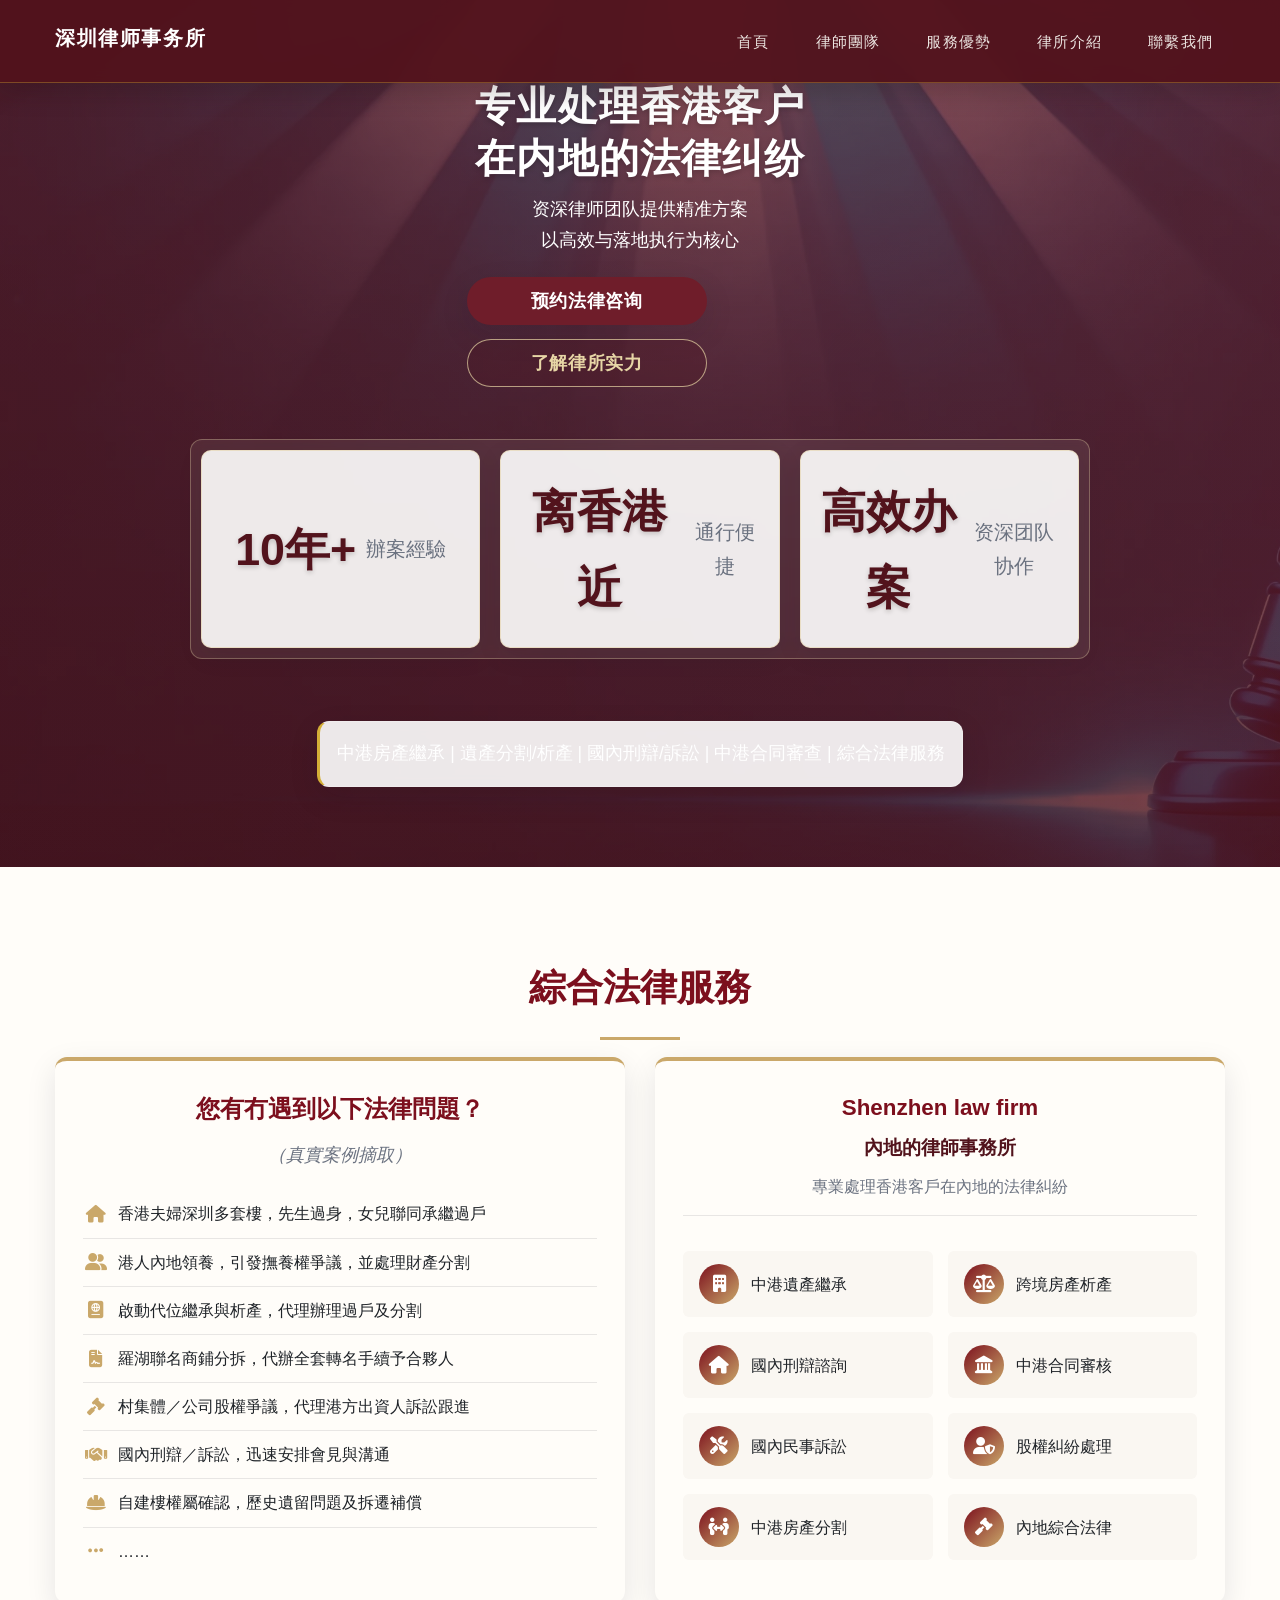
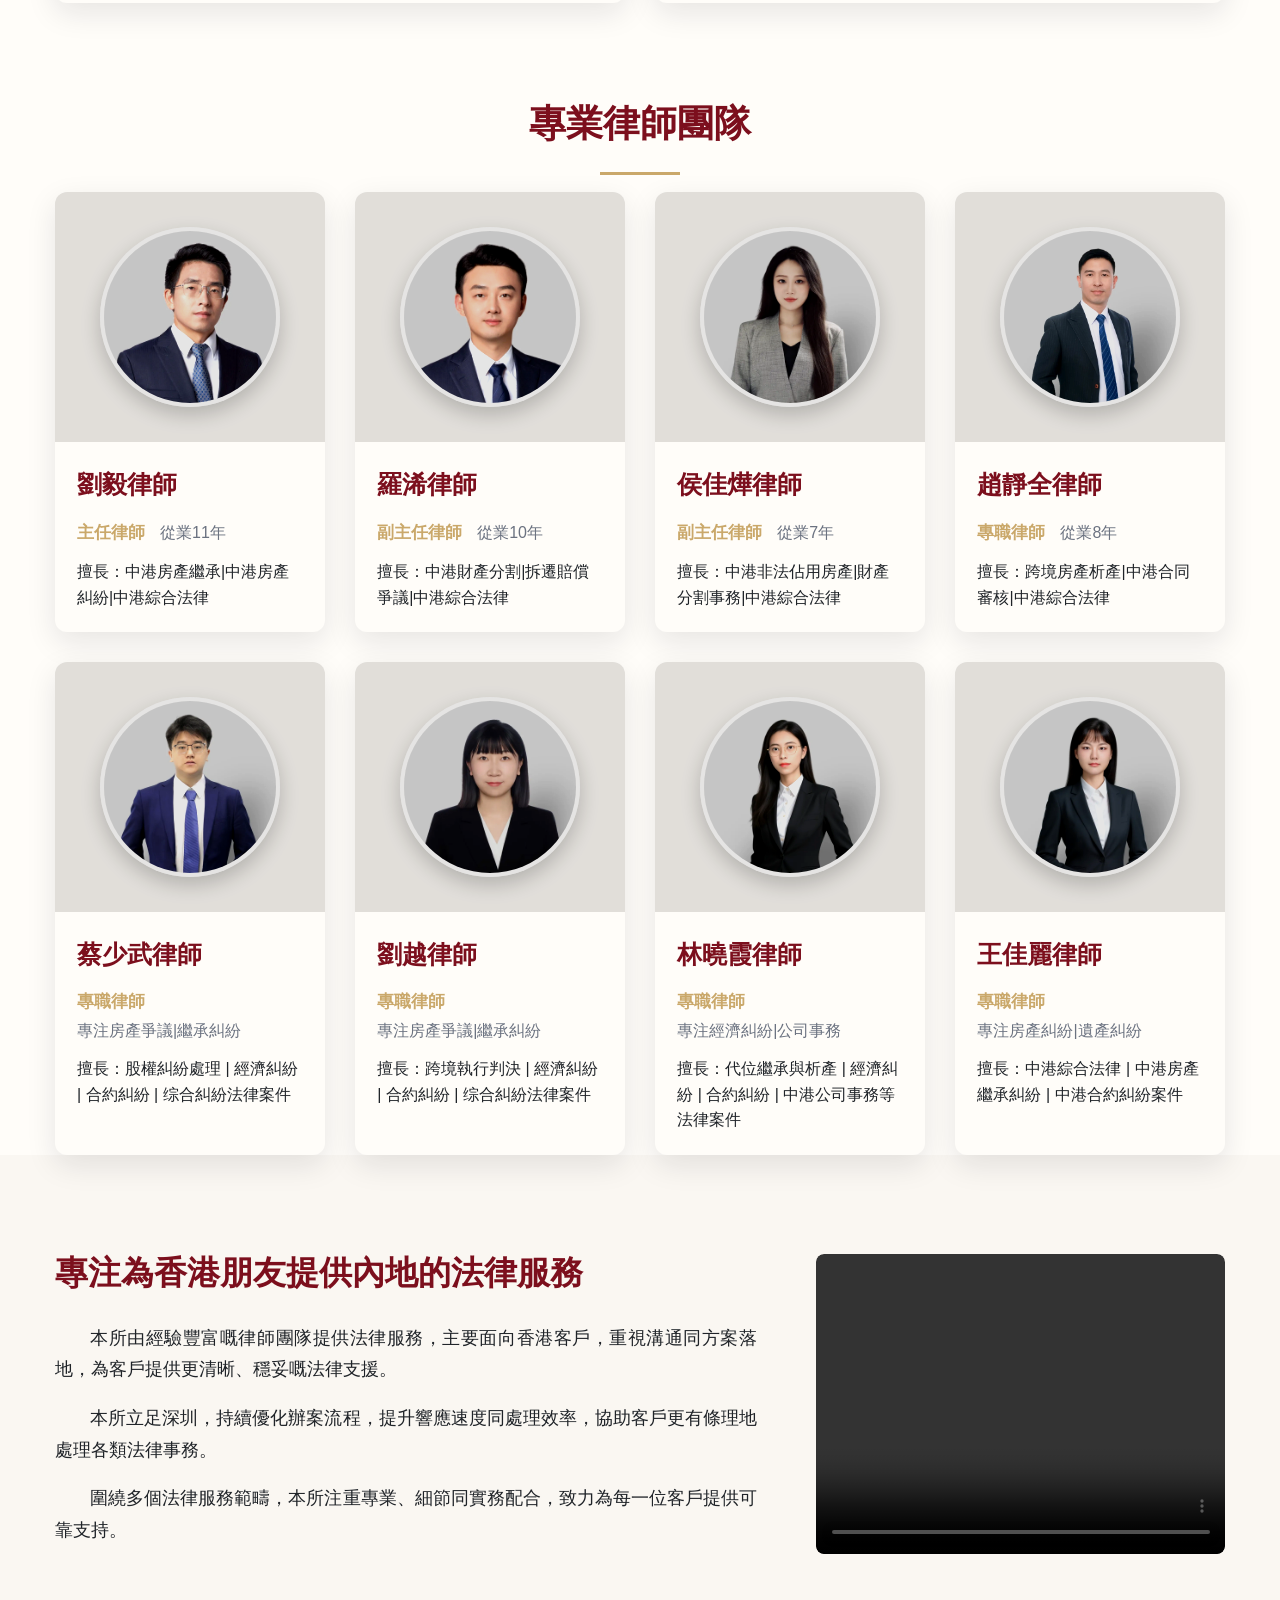
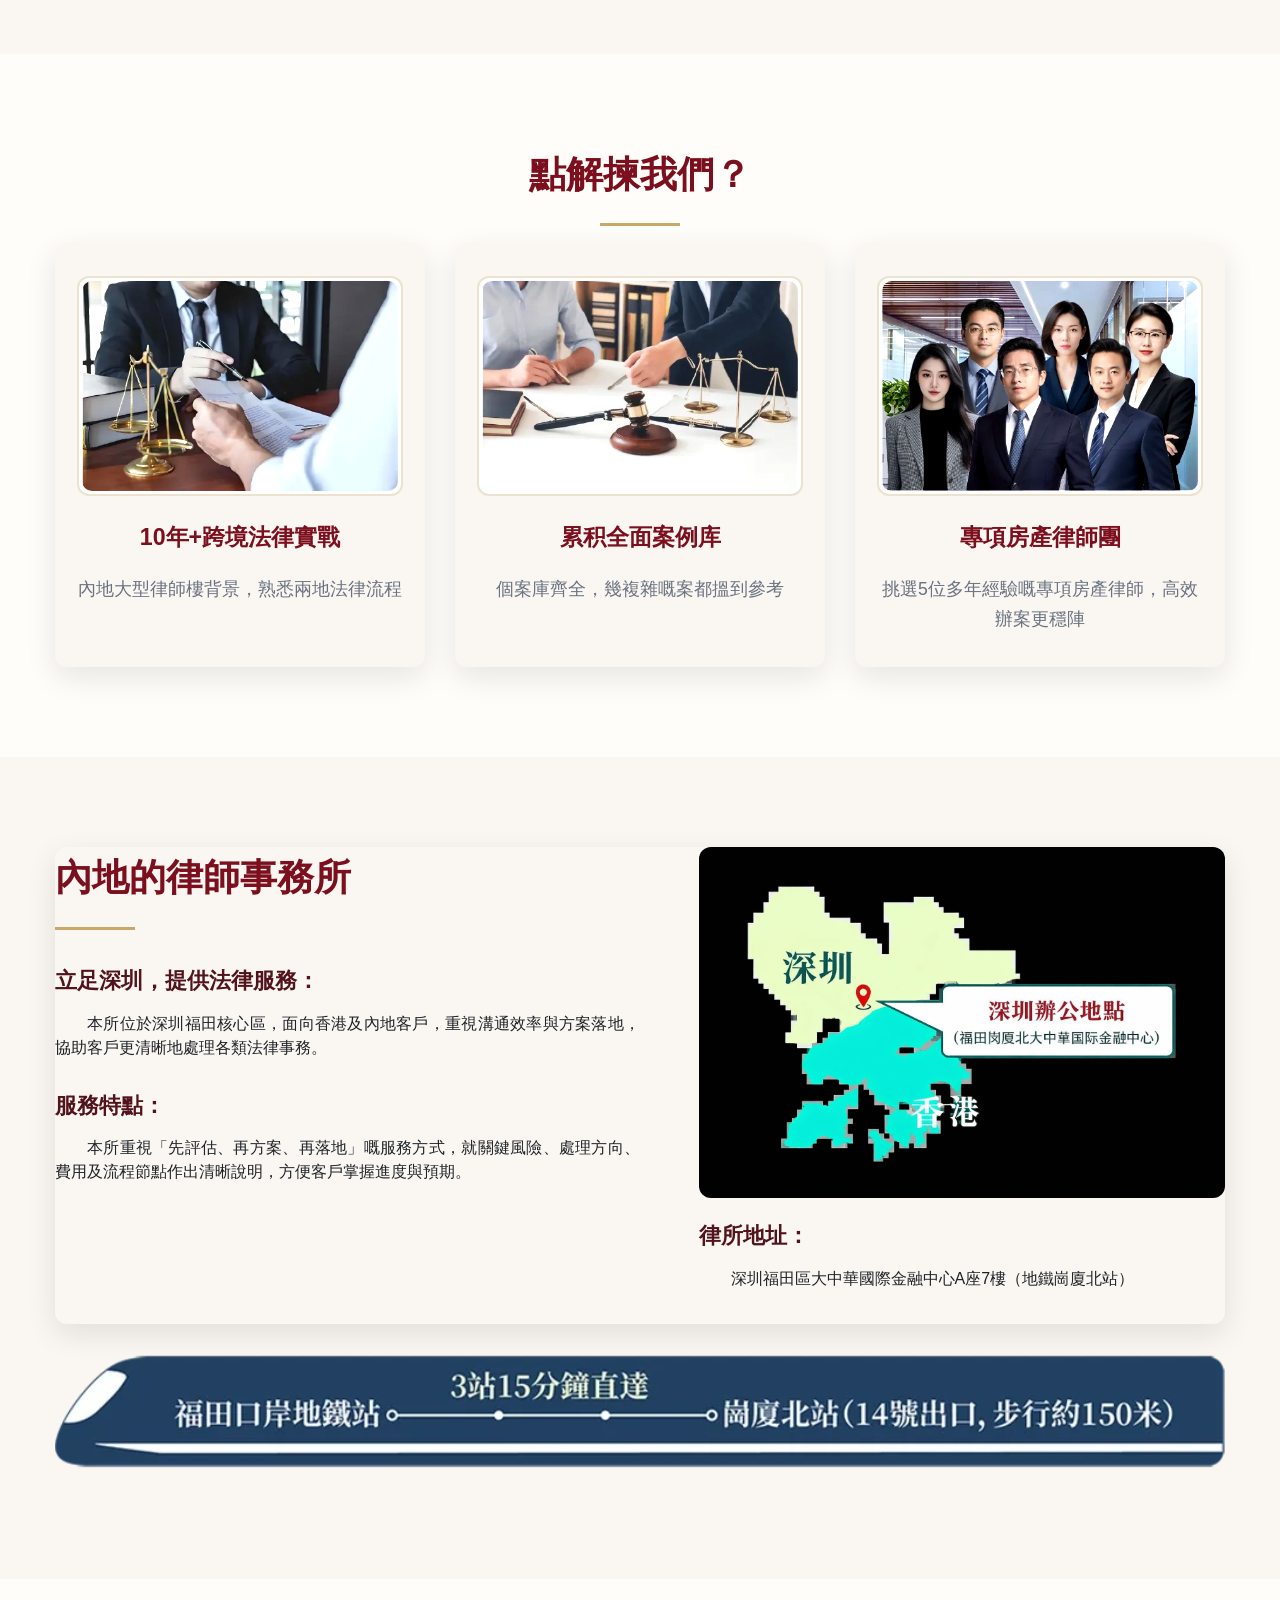
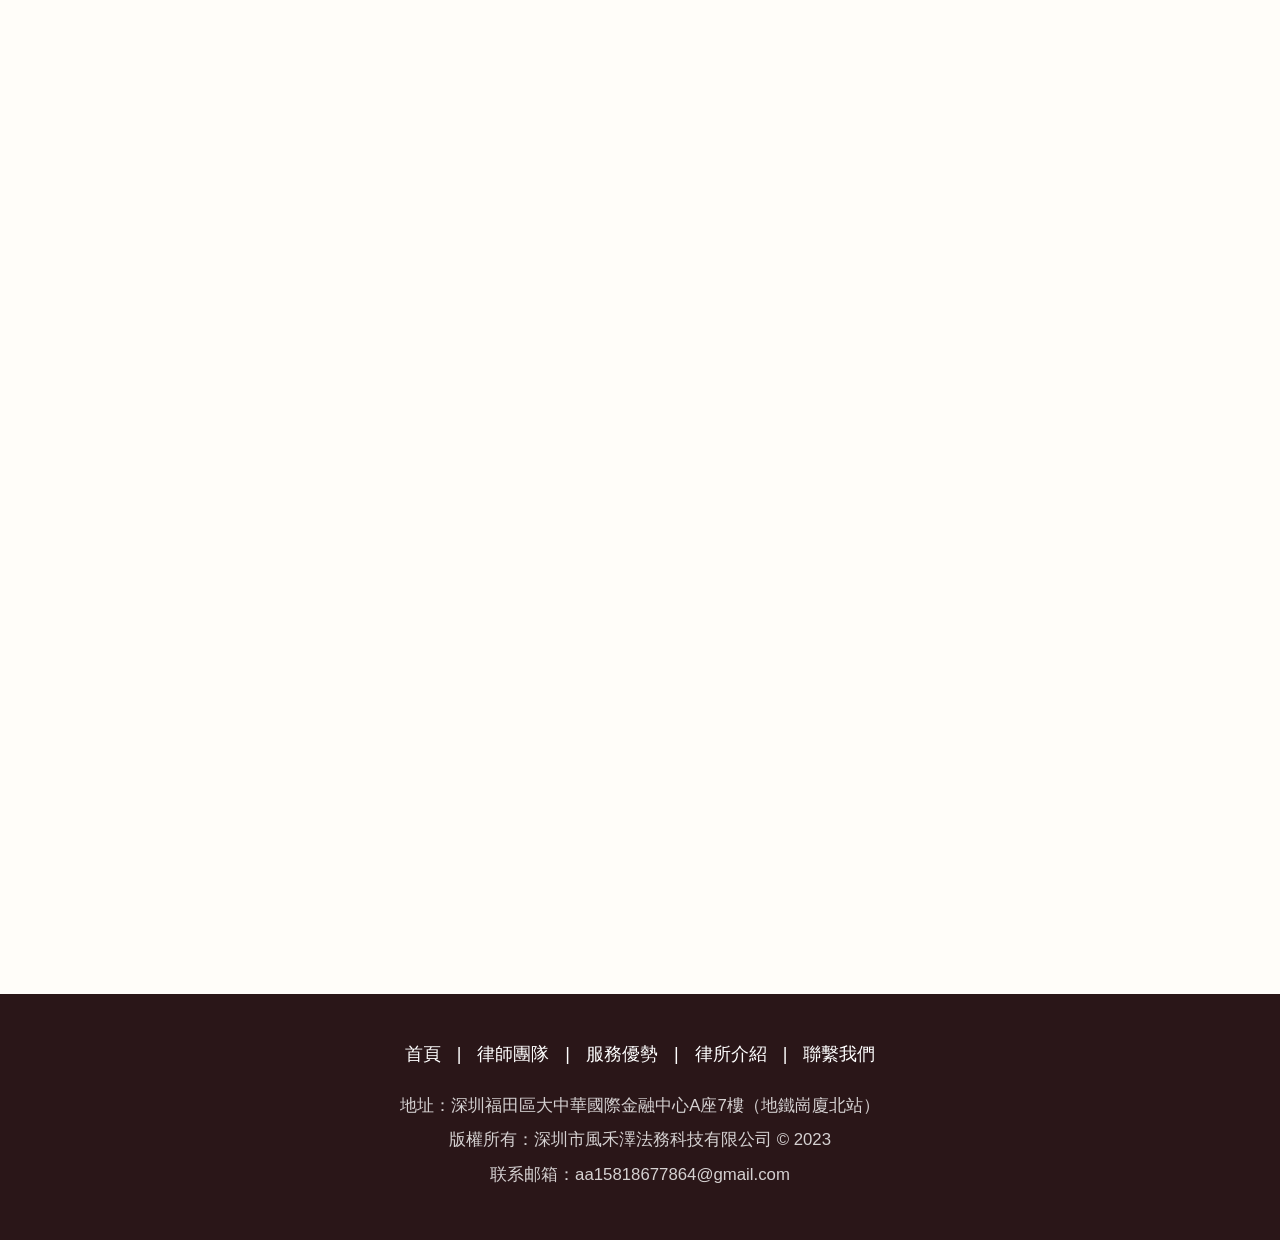
==== commit a4921d9a: "优化首页与房产页首屏视觉（PC/移动端）" ====
--- a/index.html
+++ b/index.html
@@ -32,8 +32,7 @@
     <header class="header">
         <div class="container">
             <div class="logo">
-                <h1>内地的律师事务所（测试）</h1>
-                <p>Shenzhen law firm</p>
+                <h1>深圳律师事务所</h1>
             </div>
             <div class="menu-toggle" id="menuToggle">
                 <span></span>
@@ -54,16 +53,15 @@
 
     <!-- 主橫幅 -->
     <section class="hero" id="home">
-        <img src="img/zhbanner.webp">
+        <img class="hero-image" src="img/zhbanner.webp">
         <div class="container">
             <div class="hero-content">
                 <div class="hero-text">
-                    <p class="hero-eyebrow fade-in">Shenzhen law firm · 跨境法律服務</p>
-                    <h2 class="fade-in">专业处理香港客户在内地的法律纠纷</h2>
-                    <p class="hero-lead fade-in">资深律师团队提供精准方案，以高效与落地执行为核心</p>
+                    <h2 class="fade-in">专业处理香港客户<br>在内地的法律纠纷</h2>
+                    <p class="hero-lead fade-in">资深律师团队提供精准方案<br>以高效与落地执行为核心</p>
                     <div class="hero-actions fade-in">
-                        <a class="btn btn-primary" href="#contact">預約法律諮詢</a>
-                        <a class="btn btn-outline" href="#about-detail">了解律所實力</a>
+                        <a class="btn btn-primary" href="#contact">预约法律咨询</a>
+                        <a class="btn btn-outline" href="#about-detail">了解律所实力</a>
                     </div>
                 </div>
                 <div class="hero-stats">
--- a/style.css
+++ b/style.css
@@ -2349,6 +2349,11 @@
     html,
     body {
         overflow-x: hidden;
+        overflow-y: auto;
+    }
+
+    body {
+        opacity: 1;
     }
 
     .container {
@@ -2490,3 +2495,563 @@
         font-size: 1.55rem;
     }
 }
+
+/* Mobile Fix (<=768px) */
+@media (max-width: 768px) {
+    *, *::before, *::after {
+        box-sizing: border-box;
+    }
+
+    html,
+    body {
+        overflow-x: hidden;
+    }
+
+    img,
+    video {
+        max-width: 100%;
+        height: auto;
+        display: block;
+    }
+
+    .header {
+        position: sticky !important;
+        top: 0;
+        z-index: 1000;
+        min-height: 56px;
+        padding: 10px 0;
+    }
+
+    .header .container {
+        display: flex;
+        flex-direction: column;
+        align-items: stretch;
+        gap: 8px;
+    }
+
+    .logo {
+        display: flex;
+        justify-content: center;
+        align-items: baseline;
+        gap: 6px;
+        white-space: nowrap;
+    }
+
+    .logo h1,
+    .logo p {
+        white-space: nowrap;
+    }
+
+    .nav {
+        width: 100%;
+        overflow-x: auto;
+        overflow-y: hidden;
+        -webkit-overflow-scrolling: touch;
+    }
+
+    .nav ul {
+        display: flex;
+        flex-wrap: nowrap;
+        white-space: nowrap;
+        justify-content: flex-start;
+        gap: 14px;
+        padding: 0 2px;
+        min-width: max-content;
+    }
+
+    .nav li {
+        margin: 0;
+        flex: 0 0 auto;
+    }
+
+    .nav a {
+        display: inline-flex;
+        align-items: center;
+        min-height: 44px;
+        padding: 10px 12px;
+    }
+
+    .nav::-webkit-scrollbar,
+    .nav ul::-webkit-scrollbar {
+        display: none;
+    }
+
+    section {
+        padding-left: 16px;
+        padding-right: 16px;
+    }
+
+    section > .container {
+        padding-left: 0;
+        padding-right: 0;
+    }
+
+    .hero-stats {
+        display: grid;
+        grid-template-columns: 1fr;
+        gap: 14px;
+        width: 100%;
+    }
+
+    .stat-item {
+        width: 100%;
+        padding: 16px 18px;
+    }
+
+    .stat-item h3,
+    .stat-item p {
+        word-break: keep-all;
+        overflow-wrap: normal;
+        white-space: normal;
+    }
+
+    .hero-stats .stat-item h3 {
+        font-size: clamp(2.5rem, 11vw, 3.25rem);
+        line-height: 1.1;
+        white-space: nowrap;
+    }
+
+    .hero-stats .stat-item p {
+        font-size: 15px;
+        line-height: 1.5;
+    }
+
+    .hero-stats .stat-item:nth-child(1) p,
+    .hero-stats .stat-item:nth-child(2) p,
+    .hero-stats .stat-item:nth-child(3) p {
+        white-space: nowrap;
+    }
+}
+
+@media (max-width: 480px) {
+    section {
+        padding-left: 16px;
+        padding-right: 16px;
+    }
+
+    .header {
+        padding: 10px 0;
+    }
+
+    .hero-stats {
+        gap: 12px;
+    }
+
+    .stat-item {
+        padding: 16px;
+    }
+}
+
+/* Mobile Visual Polish (<=768px) */
+@media (max-width: 768px) {
+    body {
+        background: linear-gradient(180deg, #6F1D2A 0%, #8f2b35 35%, #D4AF37 100%);
+        background-repeat: no-repeat;
+        color: #fff;
+        font-size: 14px;
+        line-height: 1.5;
+    }
+
+    p,
+    li,
+    label,
+    input,
+    textarea,
+    select {
+        font-size: 14px;
+        line-height: 1.5;
+    }
+
+    .hero,
+    .property-dispute-section,
+    .team-section,
+    .why-choose-section,
+    .about-section,
+    .about-section-detail,
+    .contact-section {
+        background: transparent !important;
+    }
+
+    .hero-content,
+    .property-dispute-content,
+    .team-grid,
+    .why-choose-content,
+    .about-content,
+    .about-detail-content,
+    .contact-content {
+        display: grid;
+        gap: 14px;
+    }
+
+    .hero-text,
+    .stat-item,
+    .property-card,
+    .lawyer-card,
+    .why-choose-item,
+    .contact-form,
+    .contact-info {
+        border-radius: 12px;
+    }
+
+    .hero-actions,
+    .cta-buttons,
+    .button-group {
+        display: flex;
+        flex-direction: column;
+        gap: 12px;
+    }
+
+    .btn,
+    .submit-btn,
+    button,
+    input[type="submit"],
+    input[type="button"] {
+        min-height: 44px;
+        height: 44px;
+        border-radius: 12px;
+        font-size: 16px;
+        line-height: 1;
+    }
+
+    .btn:hover,
+    .submit-btn:hover,
+    button:hover,
+    input[type="submit"]:hover,
+    input[type="button"]:hover {
+        box-shadow: 0 6px 16px rgba(0, 0, 0, 0.18);
+    }
+
+    img {
+        max-width: 100%;
+        height: auto;
+    }
+}
+
+@media (max-width: 480px) {
+    .hero-content,
+    .property-dispute-content,
+    .team-grid,
+    .why-choose-content,
+    .about-content,
+    .about-detail-content,
+    .contact-content {
+        gap: 12px;
+    }
+
+    .btn,
+    .submit-btn,
+    button,
+    input[type="submit"],
+    input[type="button"] {
+        width: 100%;
+    }
+}
+
+/* Responsive Layout Final Fix (index + fangchan) */
+@media (max-width: 768px) {
+    body {
+        opacity: 1;
+    }
+
+    .header {
+        position: sticky !important;
+        top: 0;
+        z-index: 1200;
+    }
+
+    .header .container {
+        display: flex;
+        flex-direction: row;
+        align-items: center;
+        justify-content: space-between;
+        gap: 10px;
+        flex-wrap: nowrap;
+    }
+
+    .logo {
+        flex: 1;
+        min-width: 0;
+    }
+
+    .logo h1 {
+        font-size: 1rem;
+        margin-bottom: 2px;
+    }
+
+    .logo p {
+        font-size: 0.72rem;
+    }
+
+    .menu-toggle {
+        display: flex !important;
+        flex: 0 0 auto;
+    }
+
+    .nav {
+        position: absolute !important;
+        top: 100%;
+        left: 0;
+        right: 0;
+        width: 100%;
+        max-height: 0;
+        overflow: hidden;
+        opacity: 0;
+        visibility: hidden;
+        background: rgba(122, 31, 43, 0.98);
+        transform: none !important;
+        transition: max-height 0.3s ease, opacity 0.2s ease;
+        box-shadow: 0 8px 24px rgba(0, 0, 0, 0.2);
+    }
+
+    .nav.active {
+        max-height: 320px;
+        opacity: 1;
+        visibility: visible;
+        overflow-y: auto;
+    }
+
+    .nav ul {
+        display: flex;
+        flex-direction: column;
+        gap: 0;
+        min-width: 100%;
+        padding: 8px 0;
+        white-space: normal;
+    }
+
+    .nav li {
+        width: 100%;
+        border-bottom: 1px solid rgba(255, 255, 255, 0.12);
+    }
+
+    .nav a {
+        width: 100%;
+        min-height: 44px;
+        padding: 12px 16px;
+        font-size: 0.96rem;
+        justify-content: flex-start;
+    }
+
+    .hero {
+        padding: 0 0 26px !important;
+        background: transparent !important;
+        overflow: visible;
+    }
+
+    .hero::before {
+        display: none !important;
+    }
+
+    .hero img {
+        display: block !important;
+        width: 100%;
+        max-height: 300px;
+        object-fit: cover;
+        object-position: center;
+    }
+
+    .hero-content {
+        display: flex !important;
+        flex-direction: column;
+        gap: 14px;
+        padding: 20px 0 0;
+    }
+
+    .hero-text h2 {
+        font-size: clamp(1.6rem, 6.2vw, 2rem);
+        line-height: 1.3;
+    }
+
+    .hero-lead,
+    .hero-text p {
+        font-size: 14px;
+        line-height: 1.5;
+    }
+
+    .hero-stats {
+        display: grid !important;
+        grid-template-columns: 1fr;
+        gap: 12px;
+    }
+
+    .stat-item {
+        padding: 16px;
+    }
+
+    .stat-item h3 {
+        font-size: clamp(2.5rem, 12vw, 3.1rem);
+        line-height: 1.1;
+    }
+
+    .stat-item p {
+        font-size: 14px;
+        line-height: 1.5;
+        white-space: nowrap;
+    }
+
+    .btn,
+    .submit-btn {
+        min-height: 44px;
+        font-size: 16px;
+        margin-top: 0;
+    }
+
+    .hero-actions,
+    .contact-actions,
+    .cta-buttons {
+        display: grid;
+        gap: 10px;
+    }
+}
+
+@media (min-width: 769px) {
+    body {
+        opacity: 1;
+    }
+
+    .menu-toggle {
+        display: none !important;
+    }
+
+    .nav {
+        position: static !important;
+        width: auto;
+        opacity: 1 !important;
+        visibility: visible !important;
+        transform: none !important;
+        box-shadow: none;
+        max-height: none;
+        overflow: visible;
+        background: transparent;
+    }
+
+    .nav ul {
+        display: flex;
+        align-items: center;
+        gap: 22px;
+    }
+
+    .nav li {
+        margin: 0;
+    }
+
+    .header .container {
+        flex-wrap: nowrap;
+        align-items: center;
+    }
+
+    .hero {
+        padding: 150px 0 90px;
+    }
+
+    .hero-content {
+        max-width: 980px;
+        margin: 0 auto;
+        display: flex;
+        flex-direction: column;
+        align-items: center;
+        gap: 18px;
+    }
+
+    .hero-text h2 {
+        font-size: clamp(2.2rem, 3.6vw, 3.2rem);
+        line-height: 1.25;
+        margin-bottom: 10px;
+    }
+
+    .hero-lead {
+        font-size: 1.1rem;
+        line-height: 1.7;
+        margin: 0 auto;
+        max-width: 820px;
+    }
+
+    .hero-stats {
+        display: flex;
+        justify-content: center;
+        gap: 20px;
+        width: 100%;
+        max-width: 900px;
+    }
+
+    .stat-item {
+        flex: 1;
+        padding: 22px 18px;
+    }
+}
+
+
+/* ===== 2026-03 首屏与房产页视觉优化 ===== */
+:root {
+    --primary-color: #7c0f1d;
+    --accent-color: #caa86a;
+}
+
+.hero {
+    padding-top: 80px !important;
+    padding-bottom: 80px !important;
+    min-height: auto !important;
+}
+
+.hero-content {
+    padding: 0 !important;
+}
+
+.hero-text h2 {
+    font-size: 40px !important;
+    line-height: 1.3 !important;
+}
+
+.hero-lead {
+    font-size: 18px !important;
+}
+
+.hero-actions .btn {
+    width: min(100%, 240px);
+    max-width: 240px;
+}
+
+.fc-property-highlight {
+    background: #f6f1eb !important;
+    border-radius: 12px;
+    box-shadow: 0 10px 30px rgba(0, 0, 0, 0.08);
+}
+
+@media (max-width: 768px) {
+    .hero-image {
+        display: none !important;
+    }
+
+    .hero-text h2 {
+        font-size: 26px !important;
+    }
+
+    .hero-lead {
+        font-size: 15px !important;
+    }
+
+    .hero-actions .btn {
+        width: 100%;
+        max-width: 240px;
+    }
+
+    .hero-stats {
+        grid-template-columns: 1fr !important;
+    }
+
+    .stat-item {
+        padding: 16px !important;
+        margin-bottom: 12px;
+    }
+
+    .stat-item h3 {
+        font-size: 18px !important;
+        line-height: 1.3 !important;
+    }
+
+    .stat-item p {
+        font-size: 14px !important;
+        line-height: 1.5 !important;
+        white-space: normal !important;
+    }
+}
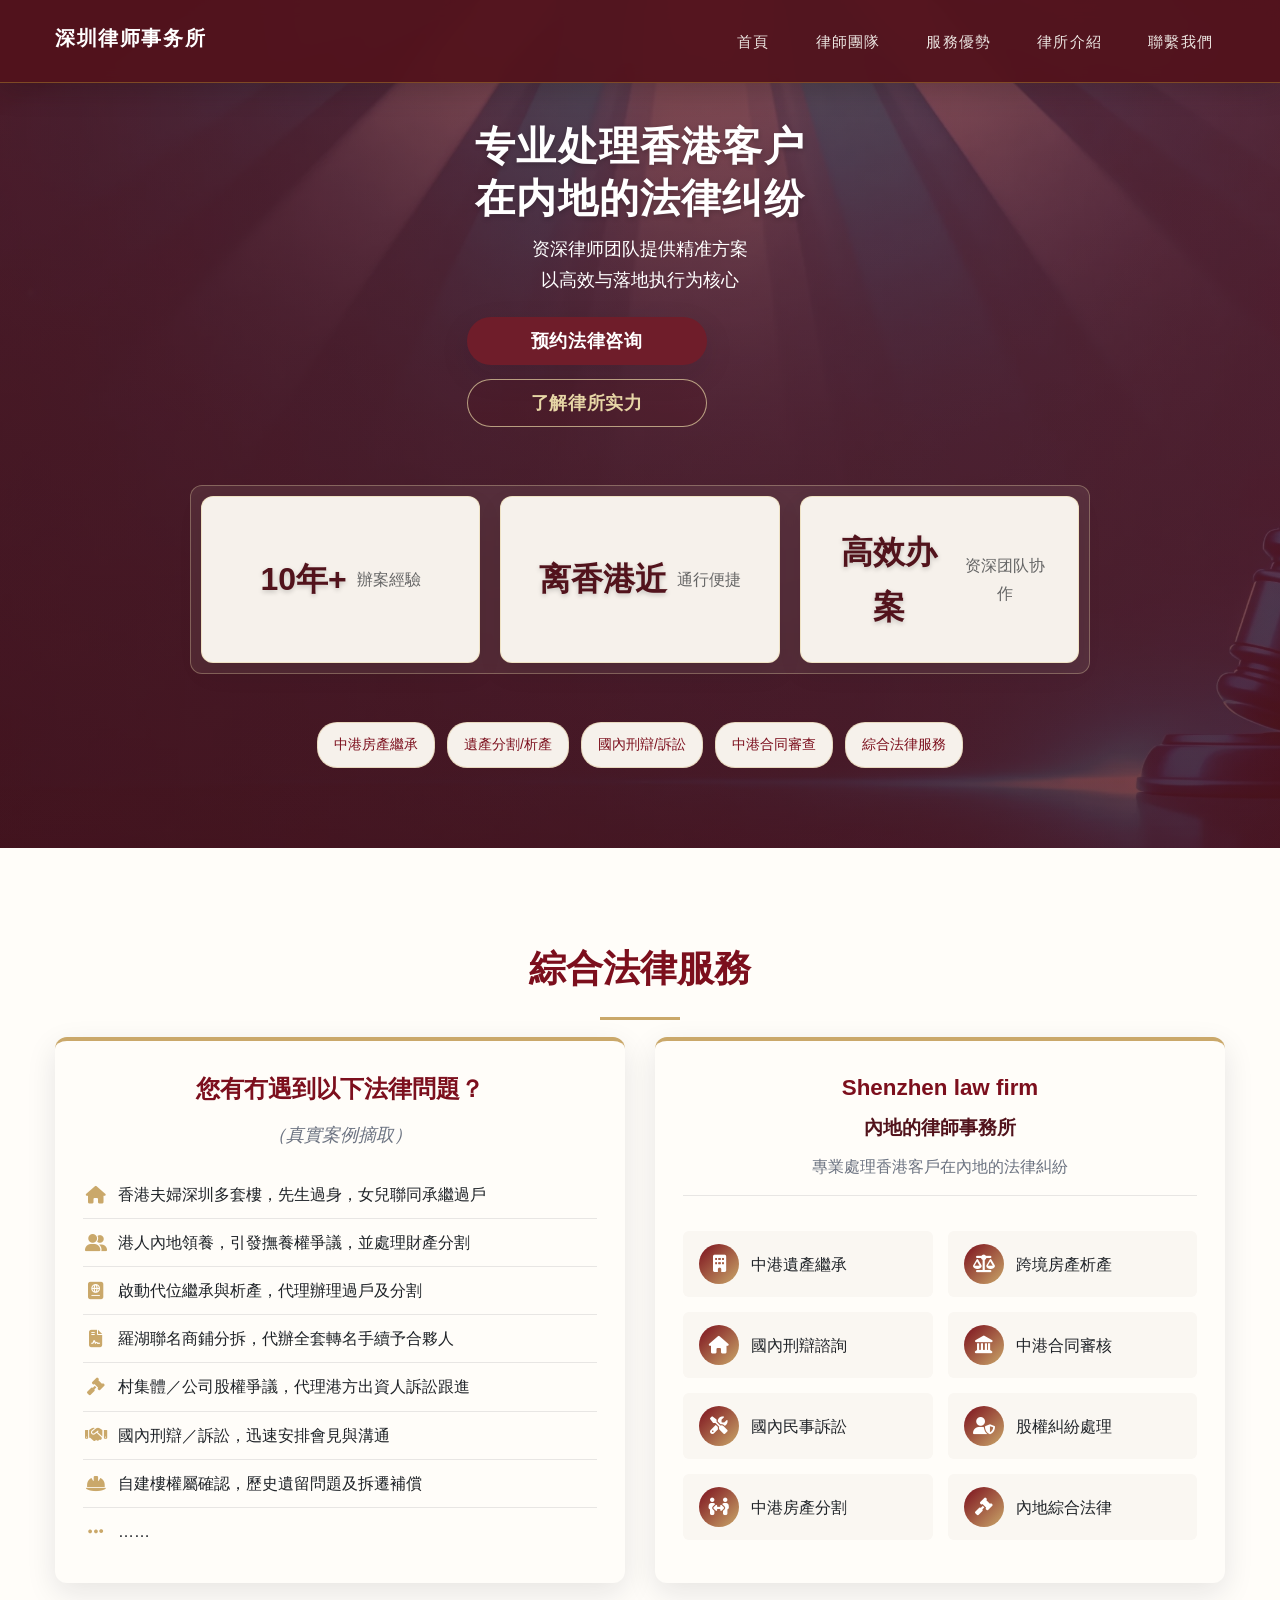
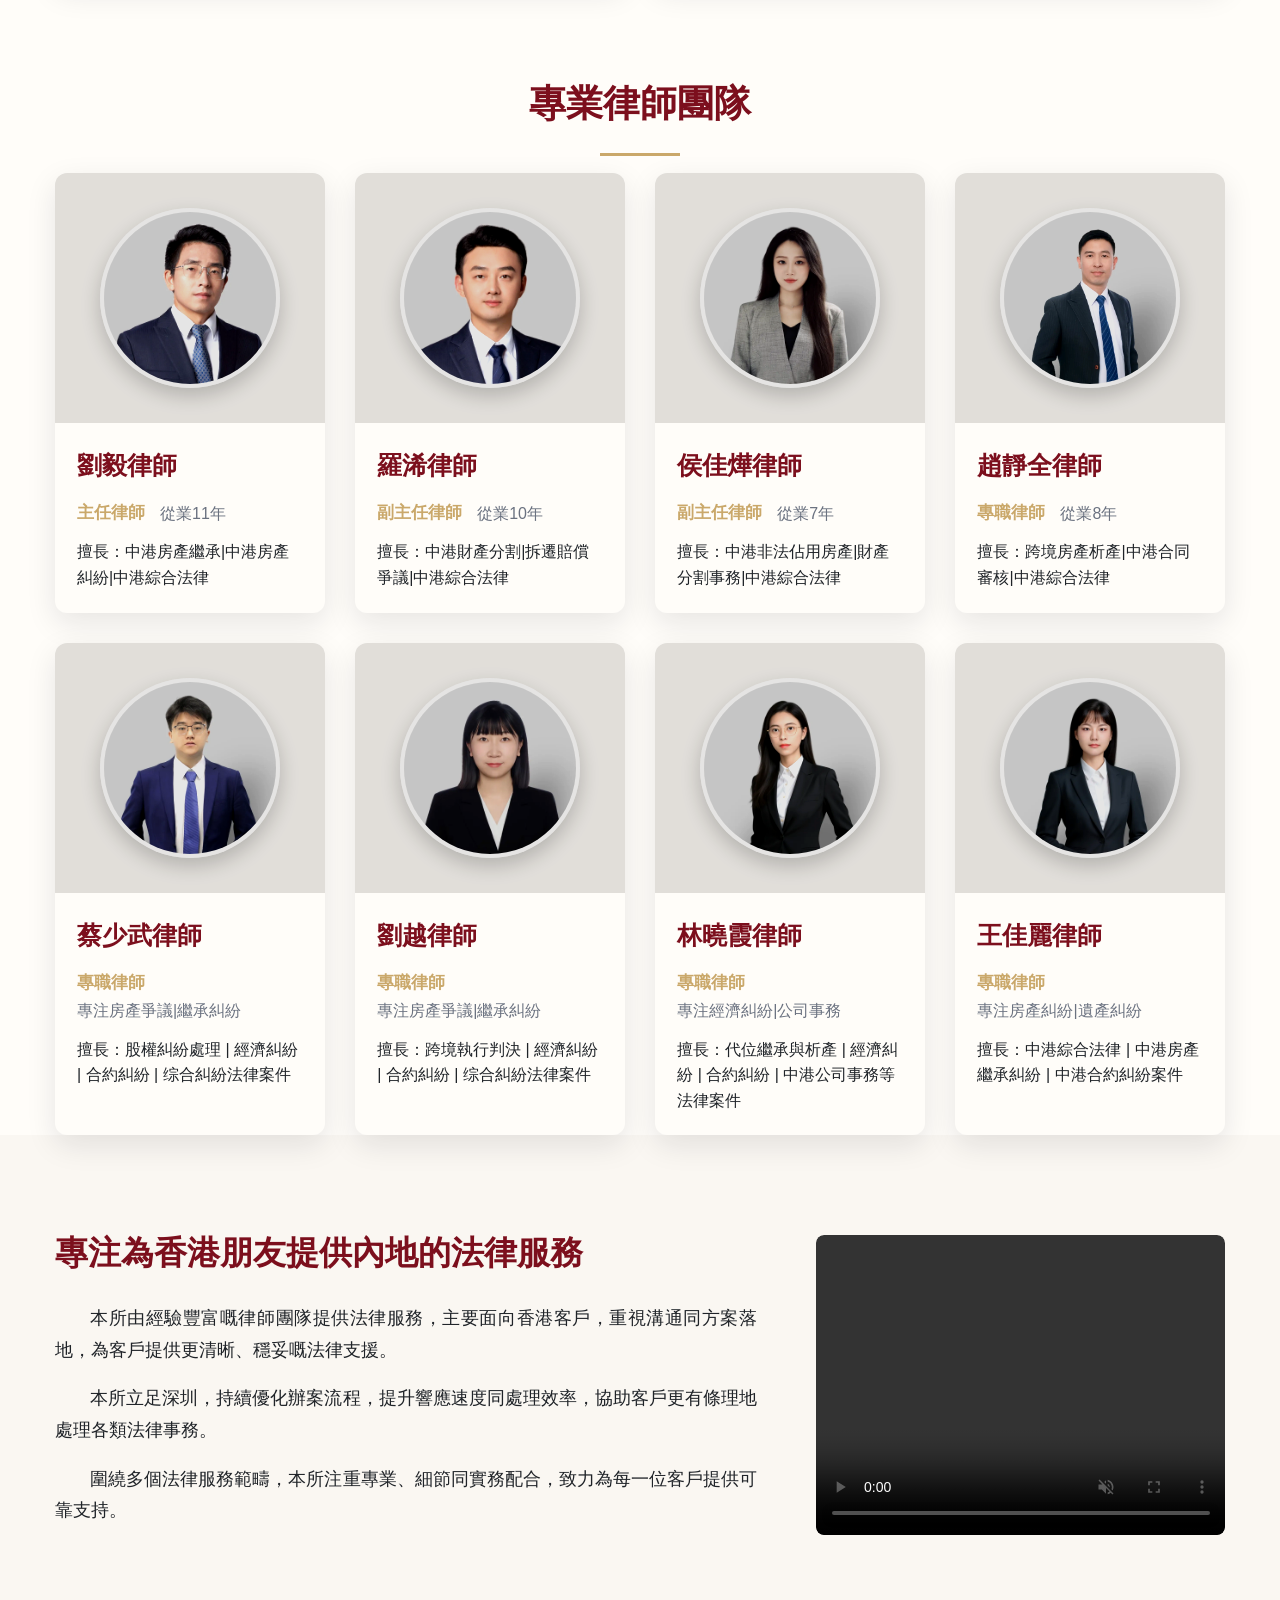
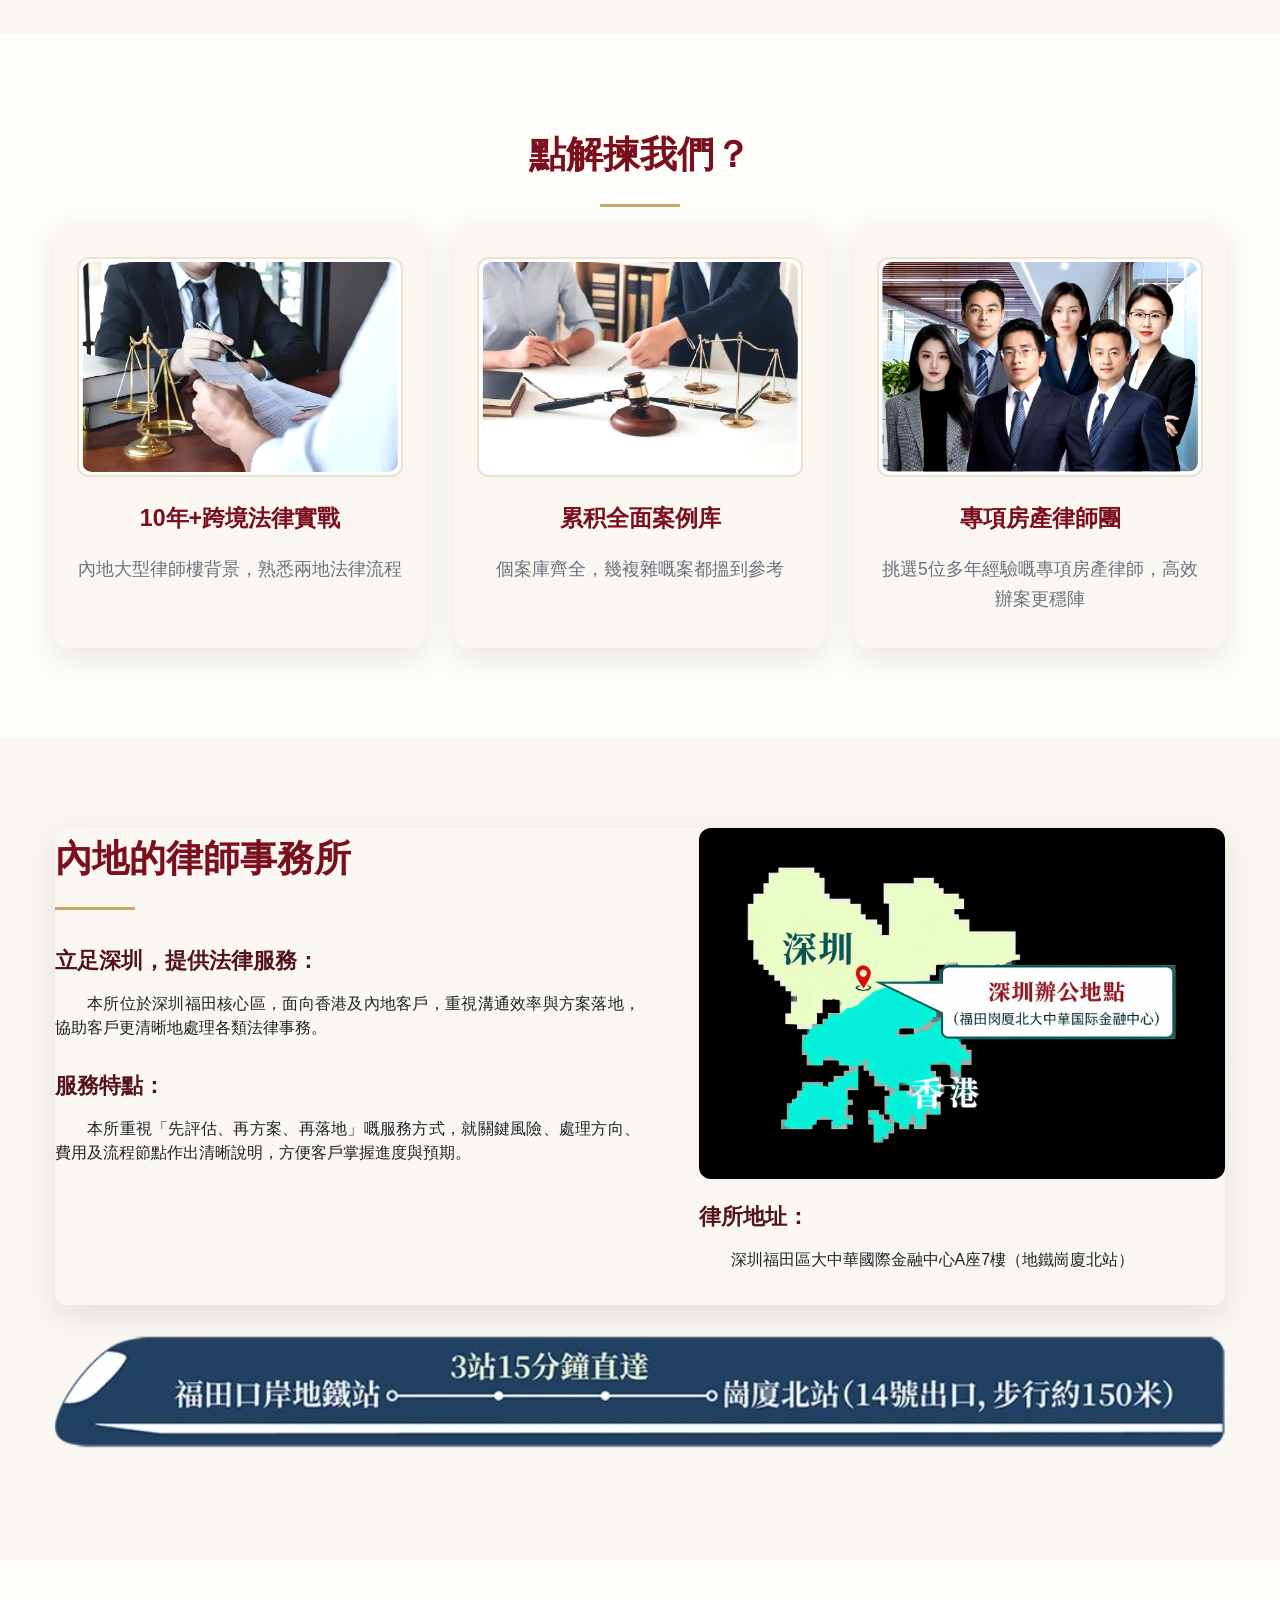
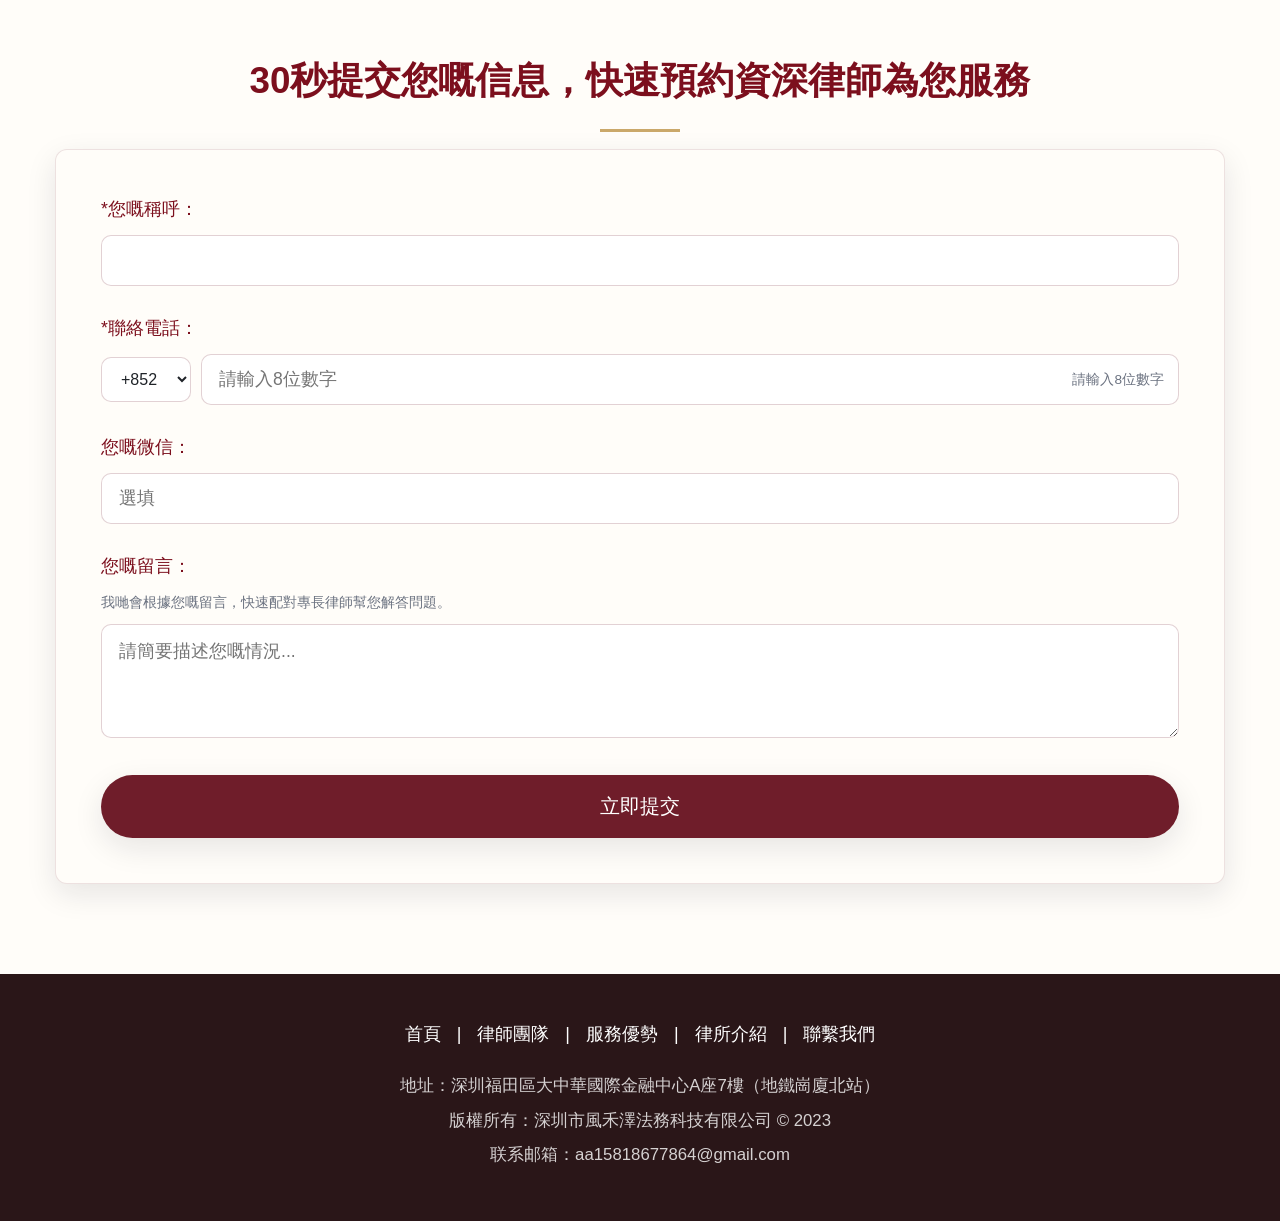
==== commit d7c3f9d6: "优化首页PC首屏布局与优势卡片视觉" ====
--- a/index.html
+++ b/index.html
@@ -27,7 +27,7 @@
       'currency': 'USD'
   });
 </script>
-<body>
+<body class="home-page">
     <!-- 導航欄 -->
     <header class="header">
         <div class="container">
@@ -66,21 +66,25 @@
                 </div>
                 <div class="hero-stats">
                     <div class="stat-item fade-in">
-                        <h3>10年+</h3>
-                        <p>辦案經驗</p>
+                        <h3 class="stat-number">10年+</h3>
+                        <p class="stat-text">辦案經驗</p>
                     </div>
                     <div class="stat-item fade-in">
-                        <h3>离香港近</h3>
-                        <p>通行便捷</p>
+                        <h3 class="stat-number">离香港近</h3>
+                        <p class="stat-text">通行便捷</p>
                     </div>
                     <div class="stat-item fade-in">
-                        <h3>高效办案</h3>
-                        <p>资深团队协作</p>
+                        <h3 class="stat-number">高效办案</h3>
+                        <p class="stat-text">资深团队协作</p>
                     </div>
                 </div>
                 <div class="hero-text">
-                    <div class="expertise fade-in">
-                        <p>中港房產繼承 | 遺產分割/析產 | 國內刑辯/訴訟 | 中港合同審查 | 綜合法律服務</p>
+                    <div class="service-tags fade-in">
+                        <span>中港房產繼承</span>
+                        <span>遺產分割/析產</span>
+                        <span>國內刑辯/訴訟</span>
+                        <span>中港合同審查</span>
+                        <span>綜合法律服務</span>
                     </div>
                 </div>
             </div>
--- a/style.css
+++ b/style.css
@@ -3055,3 +3055,51 @@
         white-space: normal !important;
     }
 }
+
+
+/* ===== 首页PC首屏精修（律师官网风格） ===== */
+@media (min-width: 769px) {
+    .home-page .hero {
+        padding-top: 120px !important;
+        padding-bottom: 80px !important;
+        min-height: auto !important;
+    }
+
+    .home-page .hero-stats {
+        margin-top: 40px !important;
+    }
+
+    .home-page .stat-item {
+        background: #f6f1eb !important;
+        border-radius: 12px !important;
+        box-shadow: 0 10px 25px rgba(0, 0, 0, 0.08) !important;
+        padding: 28px !important;
+    }
+
+    .home-page .stat-number {
+        font-size: 32px !important;
+        font-weight: 700 !important;
+    }
+
+    .home-page .stat-text {
+        font-size: 16px !important;
+        color: #666 !important;
+    }
+
+    .home-page .service-tags {
+        display: flex;
+        justify-content: center;
+        flex-wrap: wrap;
+        gap: 12px;
+        margin-top: 8px;
+    }
+
+    .home-page .service-tags span {
+        background: #f6f1eb;
+        padding: 10px 16px;
+        border-radius: 20px;
+        font-size: 14px;
+        color: var(--primary-color);
+        border: 1px solid rgba(202, 168, 106, 0.35);
+    }
+}
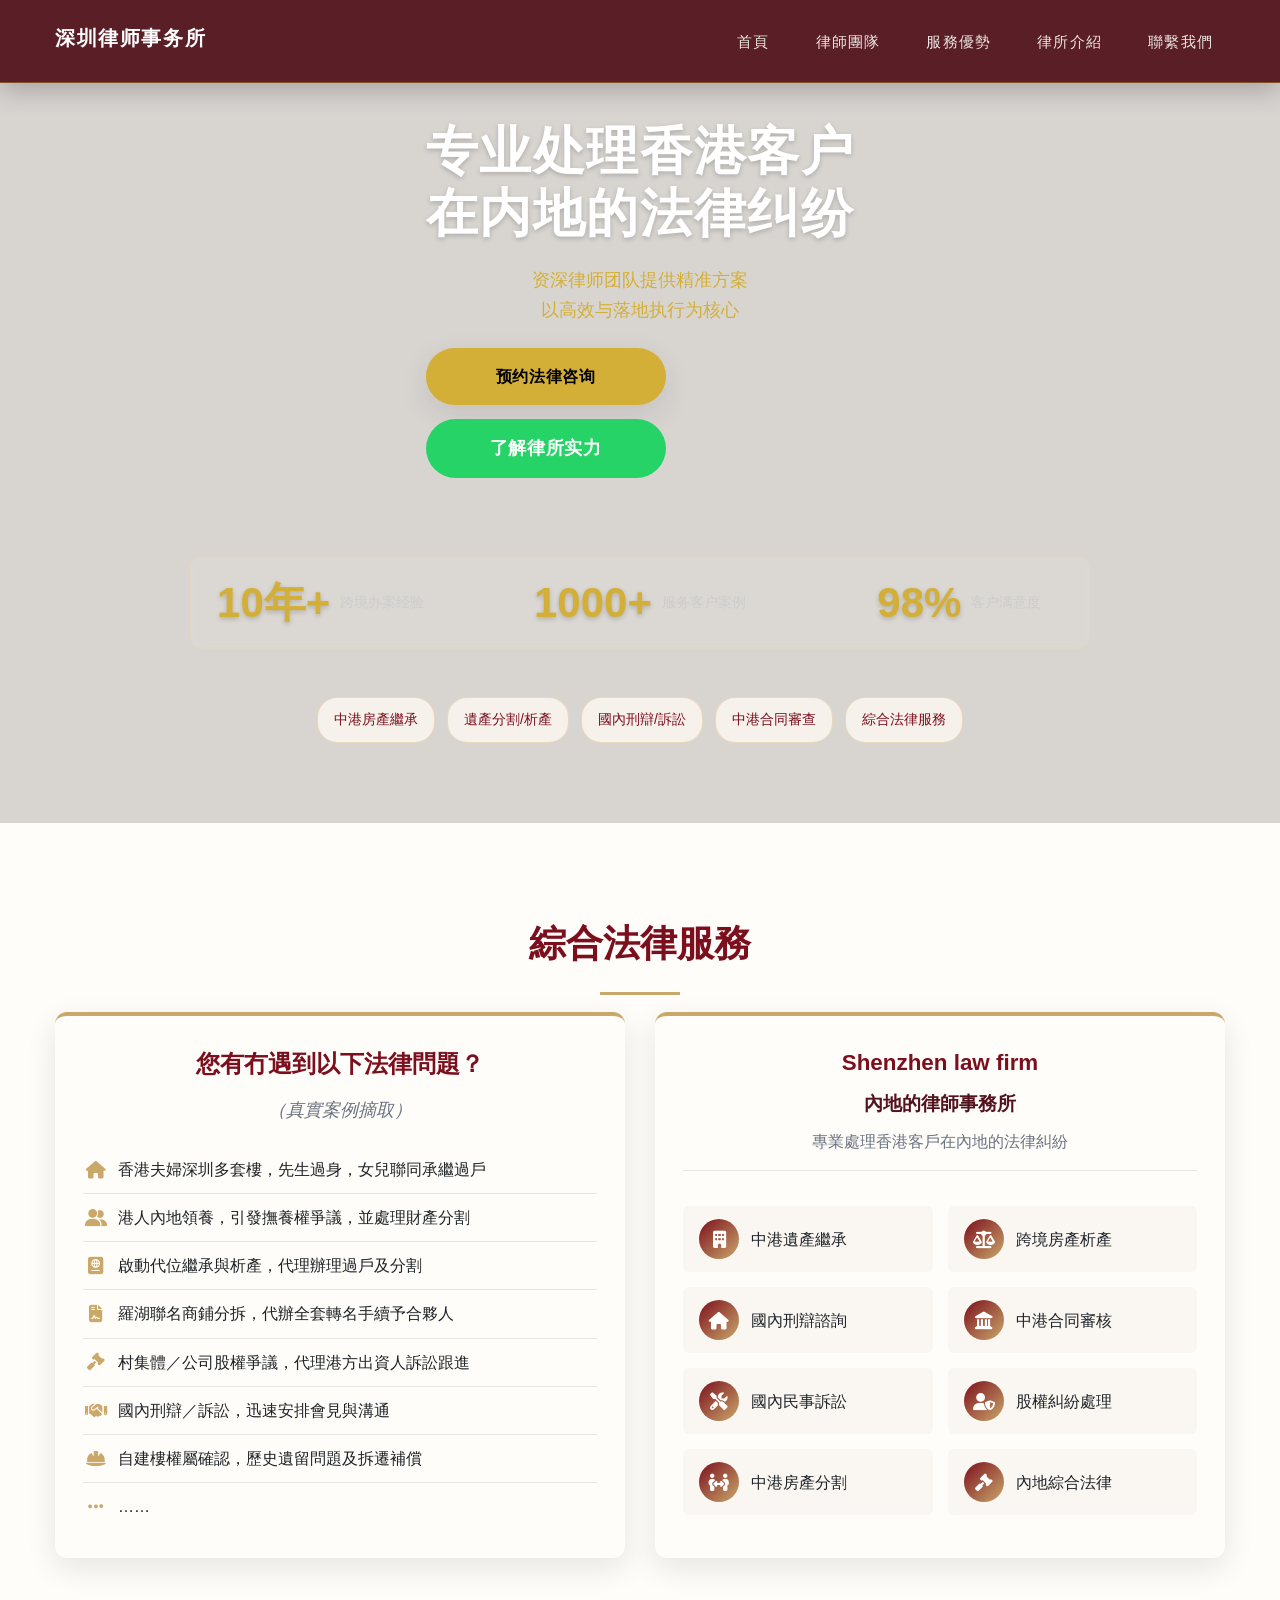
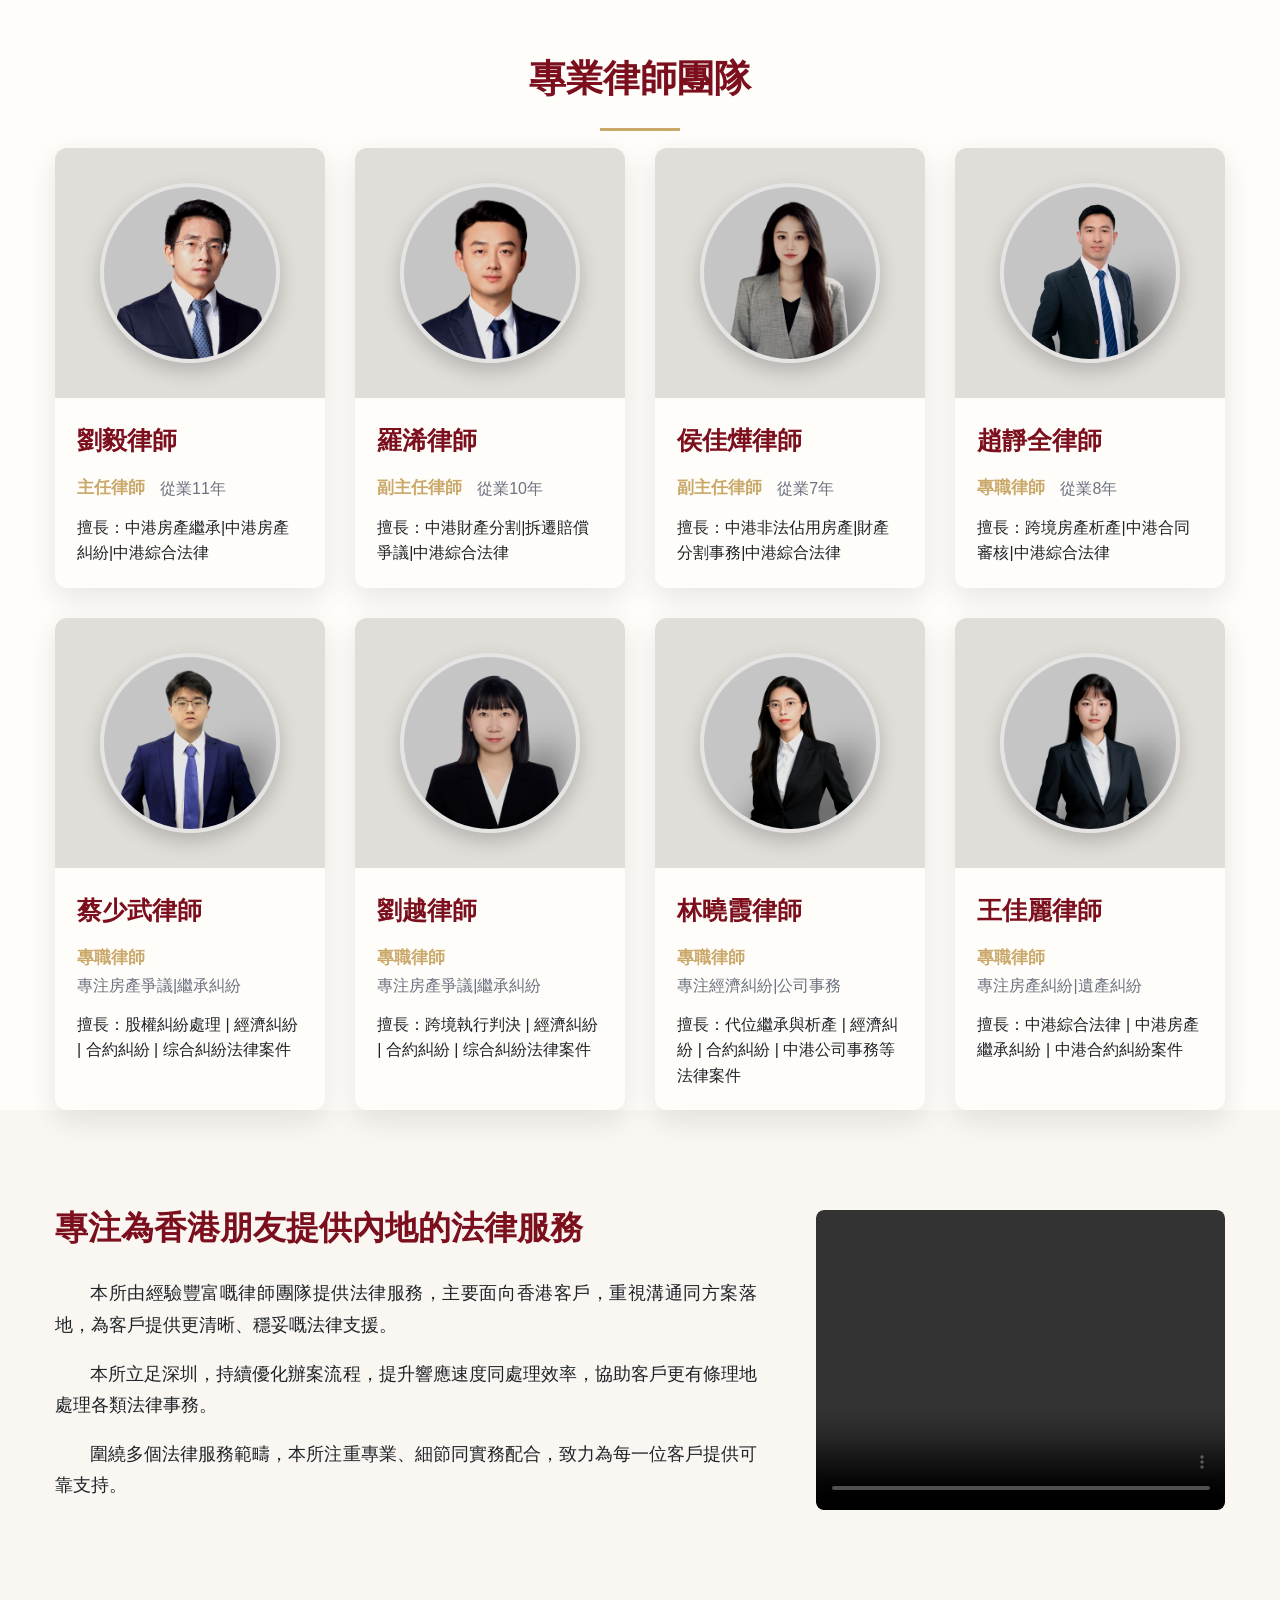
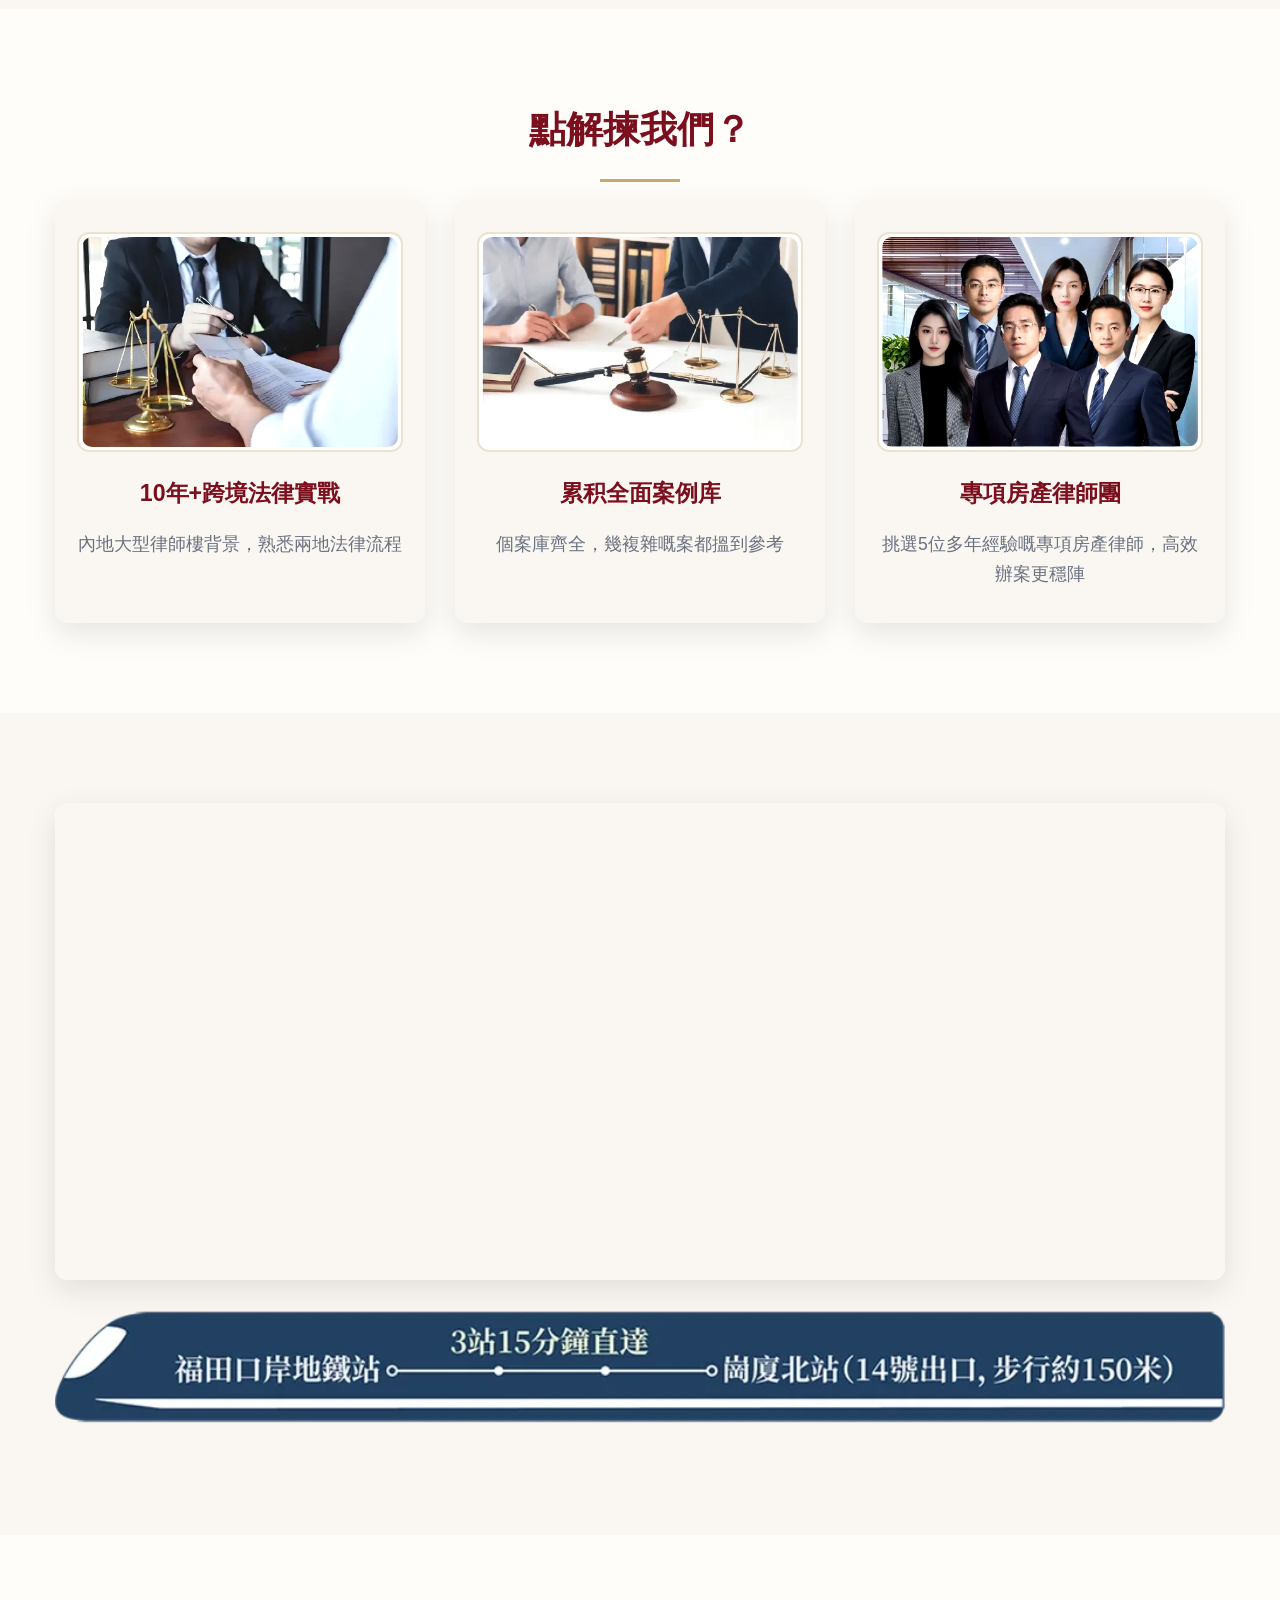
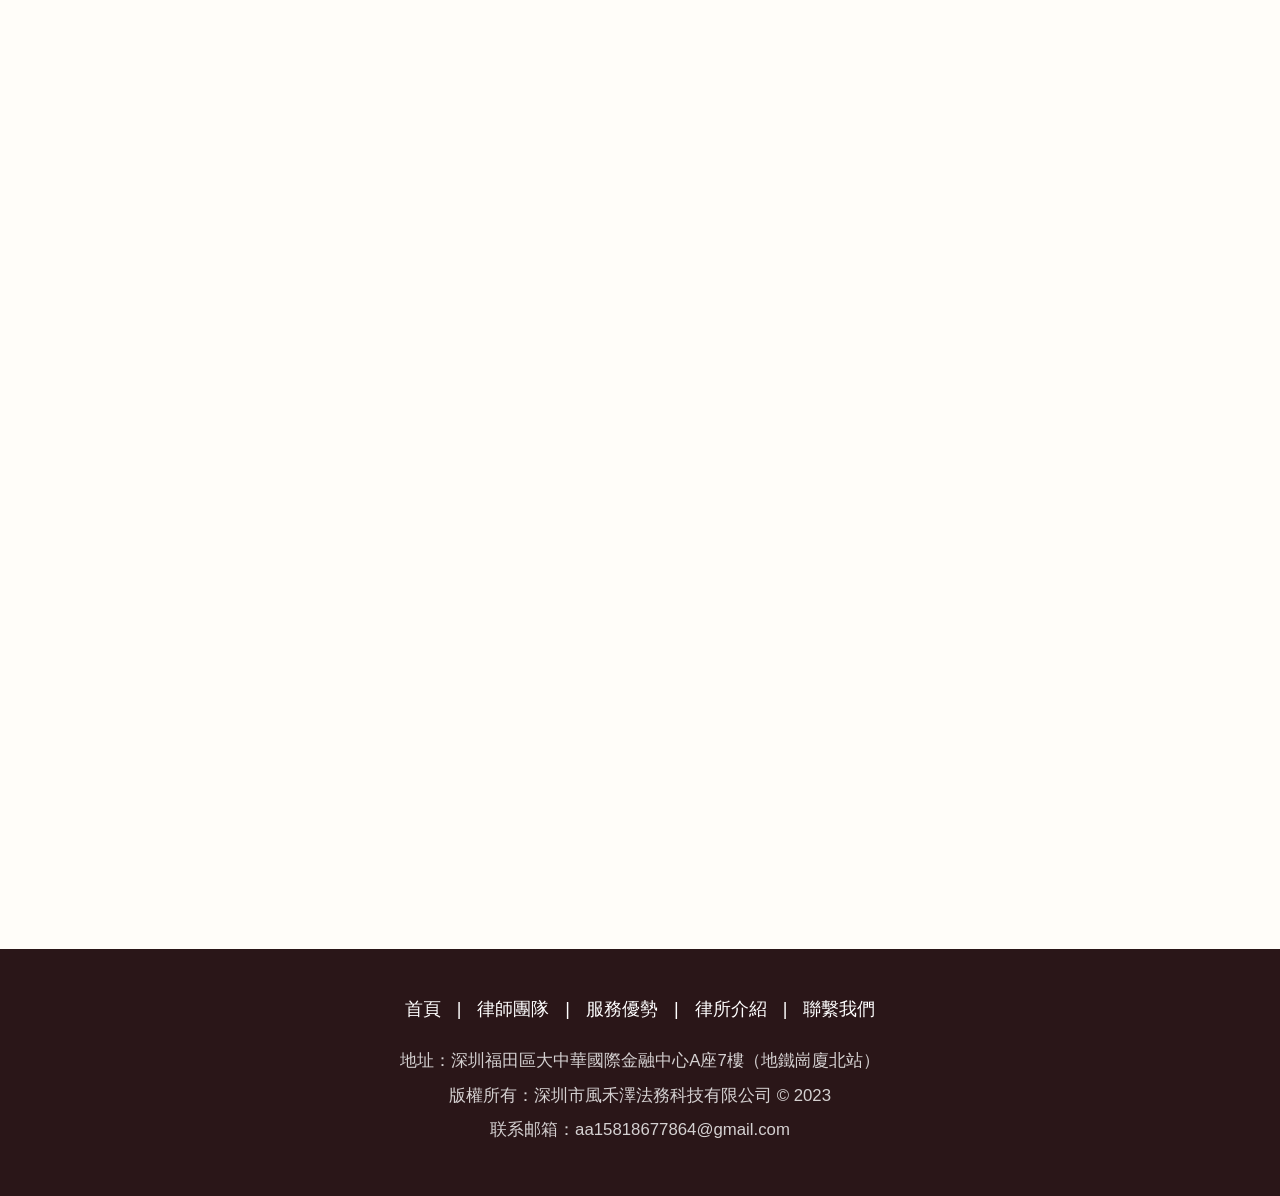
==== commit 380aaea8: "重塑首页Hero为夜景金色商务律师风格" ====
--- a/index.html
+++ b/index.html
@@ -57,25 +57,25 @@
         <div class="container">
             <div class="hero-content">
                 <div class="hero-text">
-                    <h2 class="fade-in">专业处理香港客户<br>在内地的法律纠纷</h2>
-                    <p class="hero-lead fade-in">资深律师团队提供精准方案<br>以高效与落地执行为核心</p>
+                    <h2 class="hero-title fade-in">专业处理香港客户<br>在内地的法律纠纷</h2>
+                    <p class="hero-lead hero-subtitle fade-in">资深律师团队提供精准方案<br>以高效与落地执行为核心</p>
                     <div class="hero-actions fade-in">
-                        <a class="btn btn-primary" href="#contact">预约法律咨询</a>
-                        <a class="btn btn-outline" href="#about-detail">了解律所实力</a>
+                        <a class="btn btn-primary primary-btn" href="#contact">预约法律咨询</a>
+                        <a class="btn btn-outline secondary-btn" href="#about-detail">了解律所实力</a>
                     </div>
                 </div>
                 <div class="hero-stats">
                     <div class="stat-item fade-in">
                         <h3 class="stat-number">10年+</h3>
-                        <p class="stat-text">辦案經驗</p>
+                        <p class="stat-text">跨境办案经验</p>
                     </div>
                     <div class="stat-item fade-in">
-                        <h3 class="stat-number">离香港近</h3>
-                        <p class="stat-text">通行便捷</p>
+                        <h3 class="stat-number">1000+</h3>
+                        <p class="stat-text">服务客户案例</p>
                     </div>
                     <div class="stat-item fade-in">
-                        <h3 class="stat-number">高效办案</h3>
-                        <p class="stat-text">资深团队协作</p>
+                        <h3 class="stat-number">98%</h3>
+                        <p class="stat-text">客户满意度</p>
                     </div>
                 </div>
                 <div class="hero-text">
--- a/style.css
+++ b/style.css
@@ -3103,3 +3103,101 @@
         border: 1px solid rgba(202, 168, 106, 0.35);
     }
 }
+
+
+/* ===== 首页hero夜景金色商务风优化 ===== */
+.home-page .hero {
+    background-image: url('images/hongkong-city.jpg') !important;
+    background-size: cover !important;
+    background-position: center !important;
+    background-repeat: no-repeat !important;
+    position: relative;
+    padding-top: 120px !important;
+    padding-bottom: 80px !important;
+    min-height: auto !important;
+}
+
+.home-page .hero::before {
+    content: '';
+    position: absolute;
+    top: 0;
+    left: 0;
+    right: 0;
+    bottom: 0;
+    background: rgba(0, 0, 0, 0.45) !important;
+}
+
+.home-page .hero-image {
+    display: none !important;
+}
+
+.home-page .hero-content {
+    position: relative;
+    z-index: 2;
+}
+
+.home-page .hero-title {
+    font-size: 52px !important;
+    font-weight: 700;
+    line-height: 1.2 !important;
+    color: #ffffff !important;
+}
+
+.home-page .hero-subtitle {
+    font-size: 18px !important;
+    color: #d4af37 !important;
+    margin-top: 20px;
+}
+
+.home-page .primary-btn {
+    background: #d4af37 !important;
+    color: #000 !important;
+    padding: 14px 28px !important;
+    border-radius: 30px !important;
+    font-size: 16px;
+}
+
+.home-page .secondary-btn {
+    background: #25D366 !important;
+    color: #fff !important;
+    padding: 14px 28px !important;
+    border-radius: 30px !important;
+    border: 0 !important;
+}
+
+.home-page .hero-stats {
+    display: flex;
+    justify-content: center;
+    gap: 80px;
+    margin-top: 60px !important;
+}
+
+.home-page .hero-stats .stat-item {
+    background: transparent !important;
+    box-shadow: none !important;
+    border: 0 !important;
+    padding: 0 !important;
+    text-align: center;
+}
+
+.home-page .hero-stats .stat-number {
+    font-size: 42px !important;
+    color: #d4af37 !important;
+    font-weight: 700;
+}
+
+.home-page .hero-stats .stat-text {
+    font-size: 14px !important;
+    color: #ccc !important;
+}
+
+@media (max-width: 768px) {
+    .home-page .hero-title {
+        font-size: 34px !important;
+    }
+
+    .home-page .hero-stats {
+        gap: 24px;
+        margin-top: 30px !important;
+    }
+}
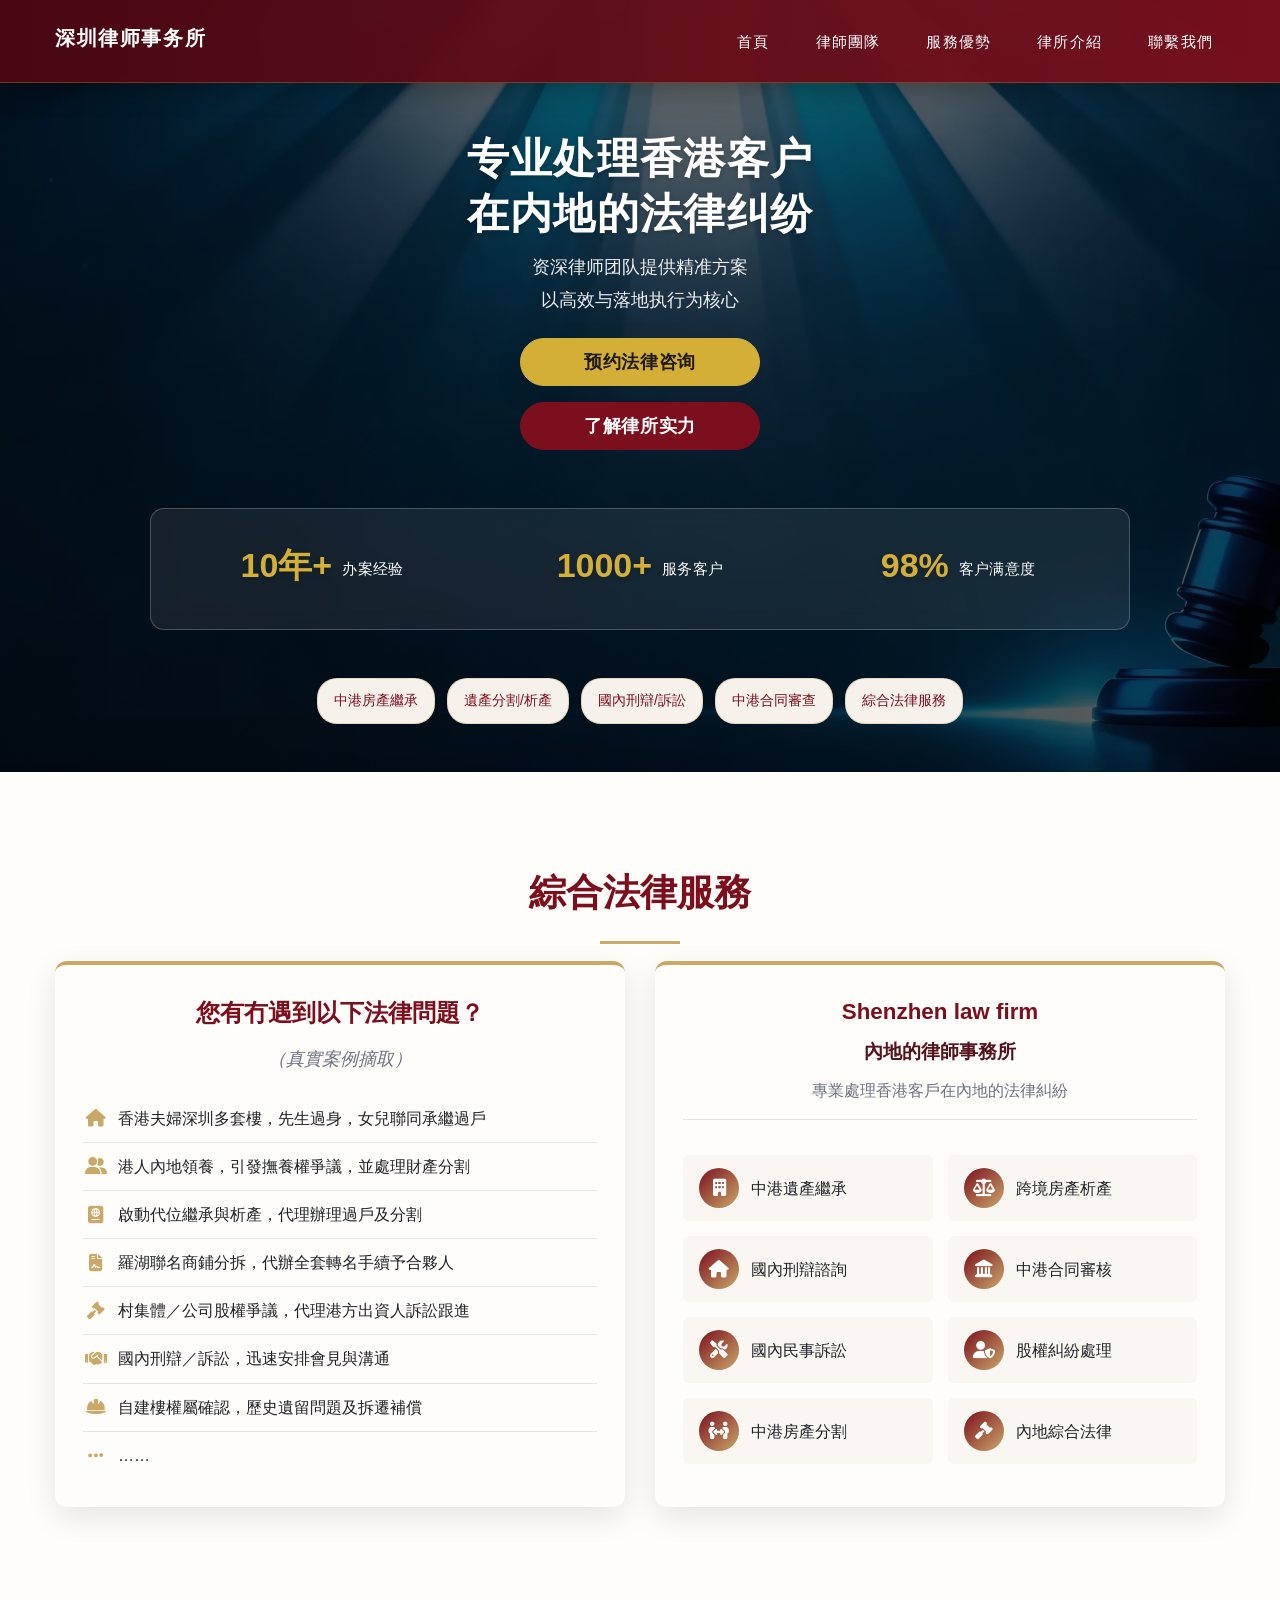
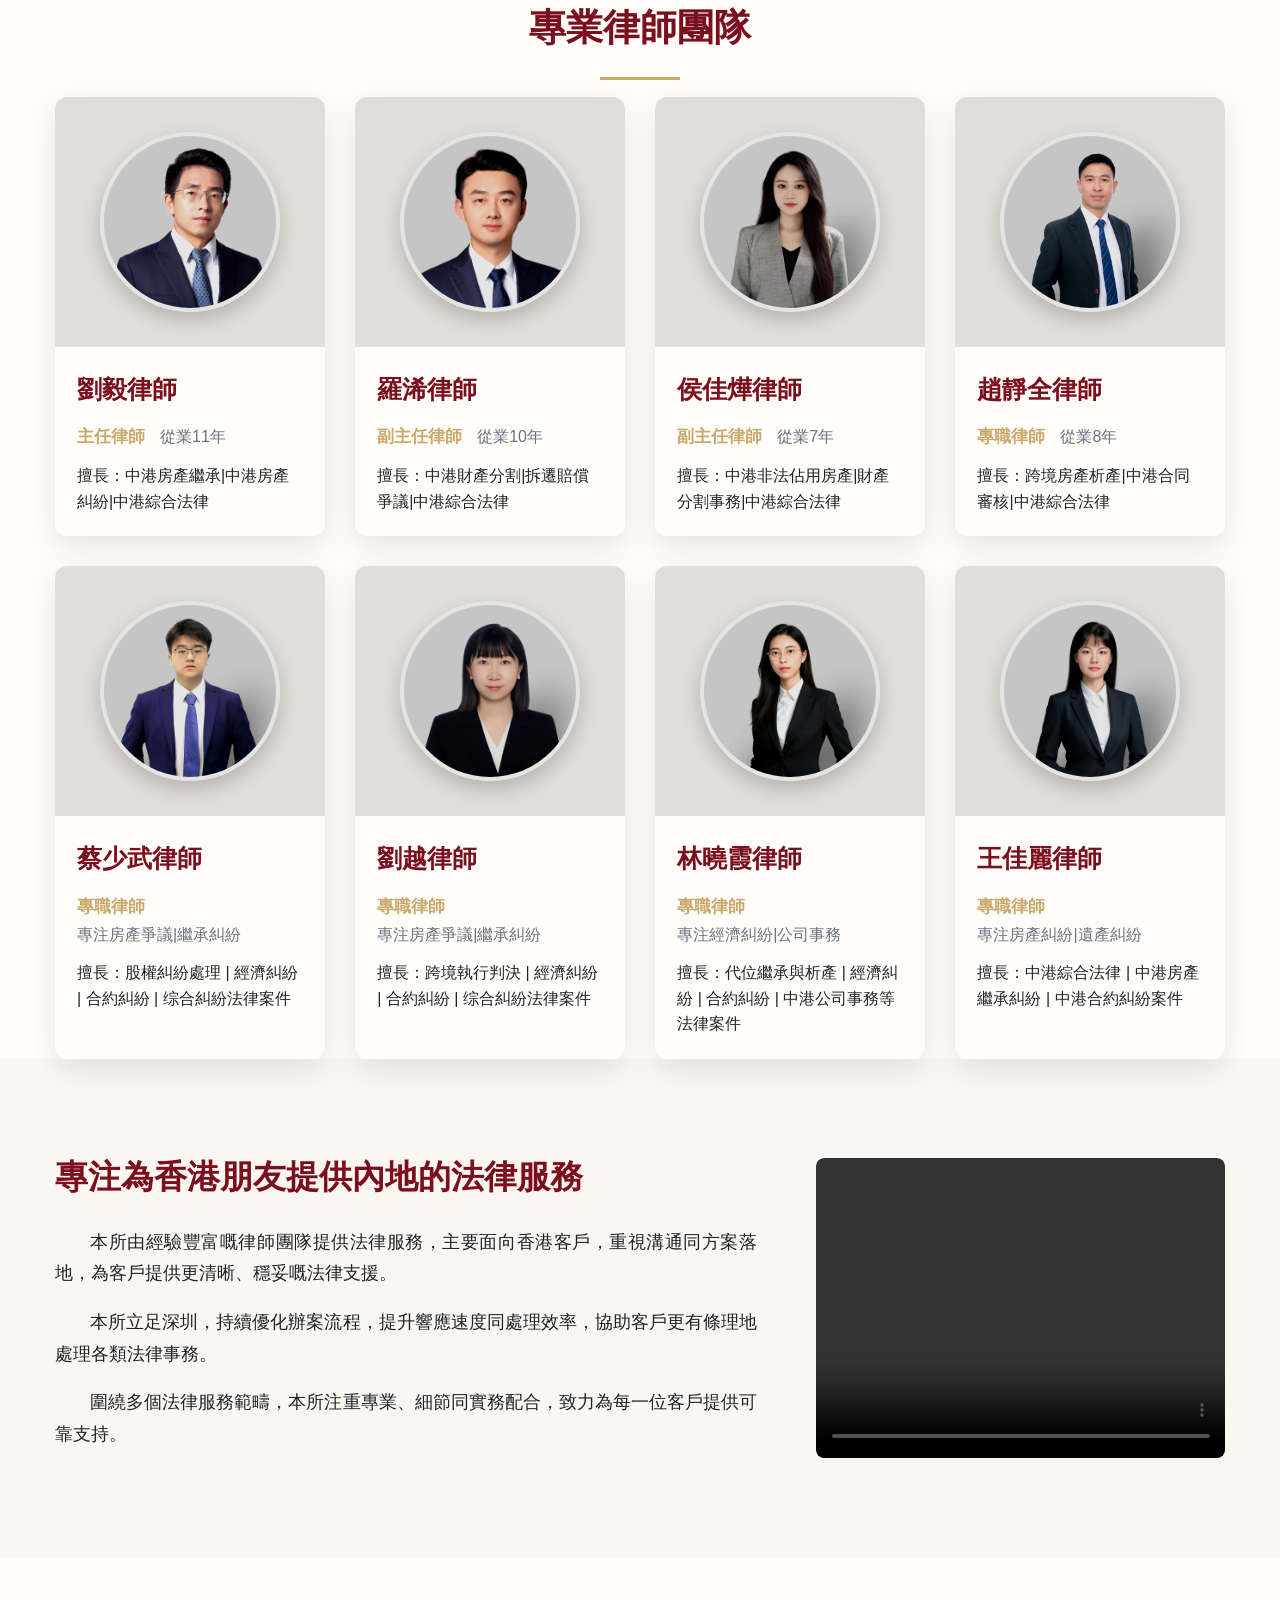
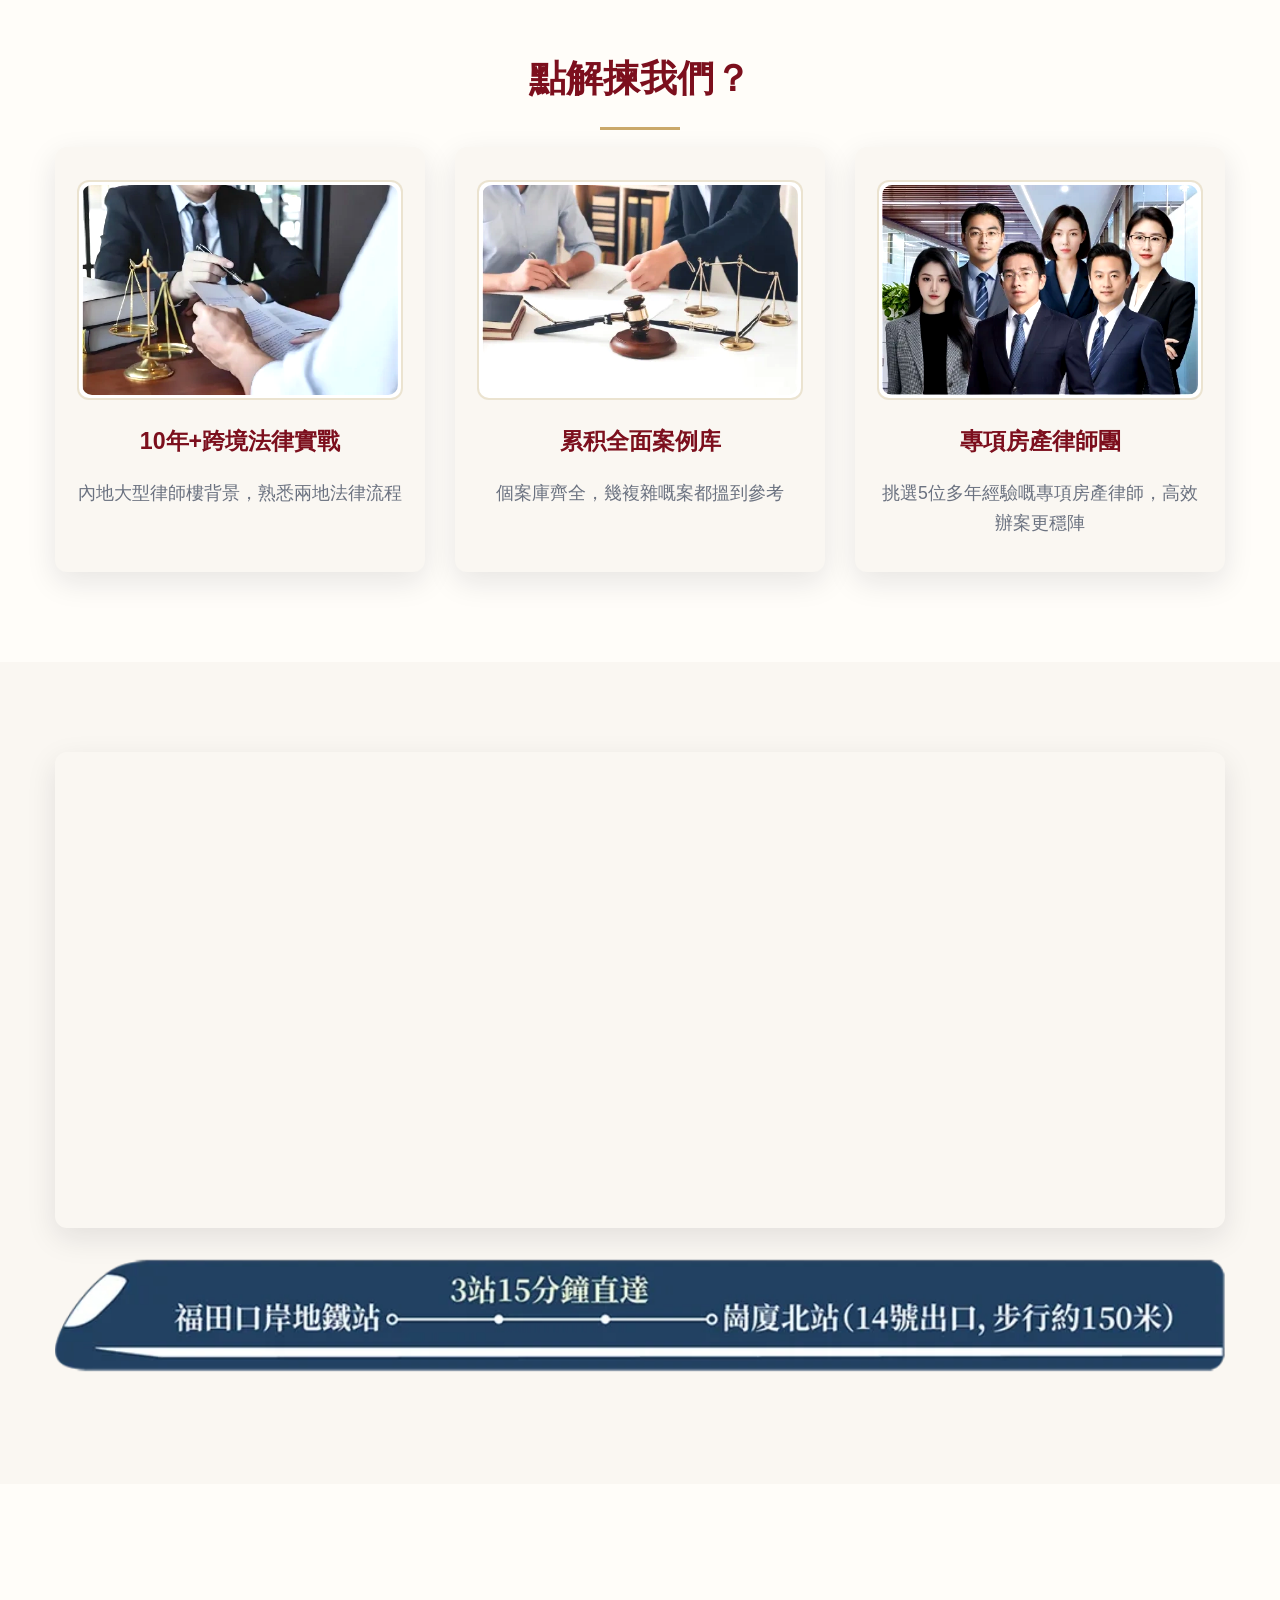
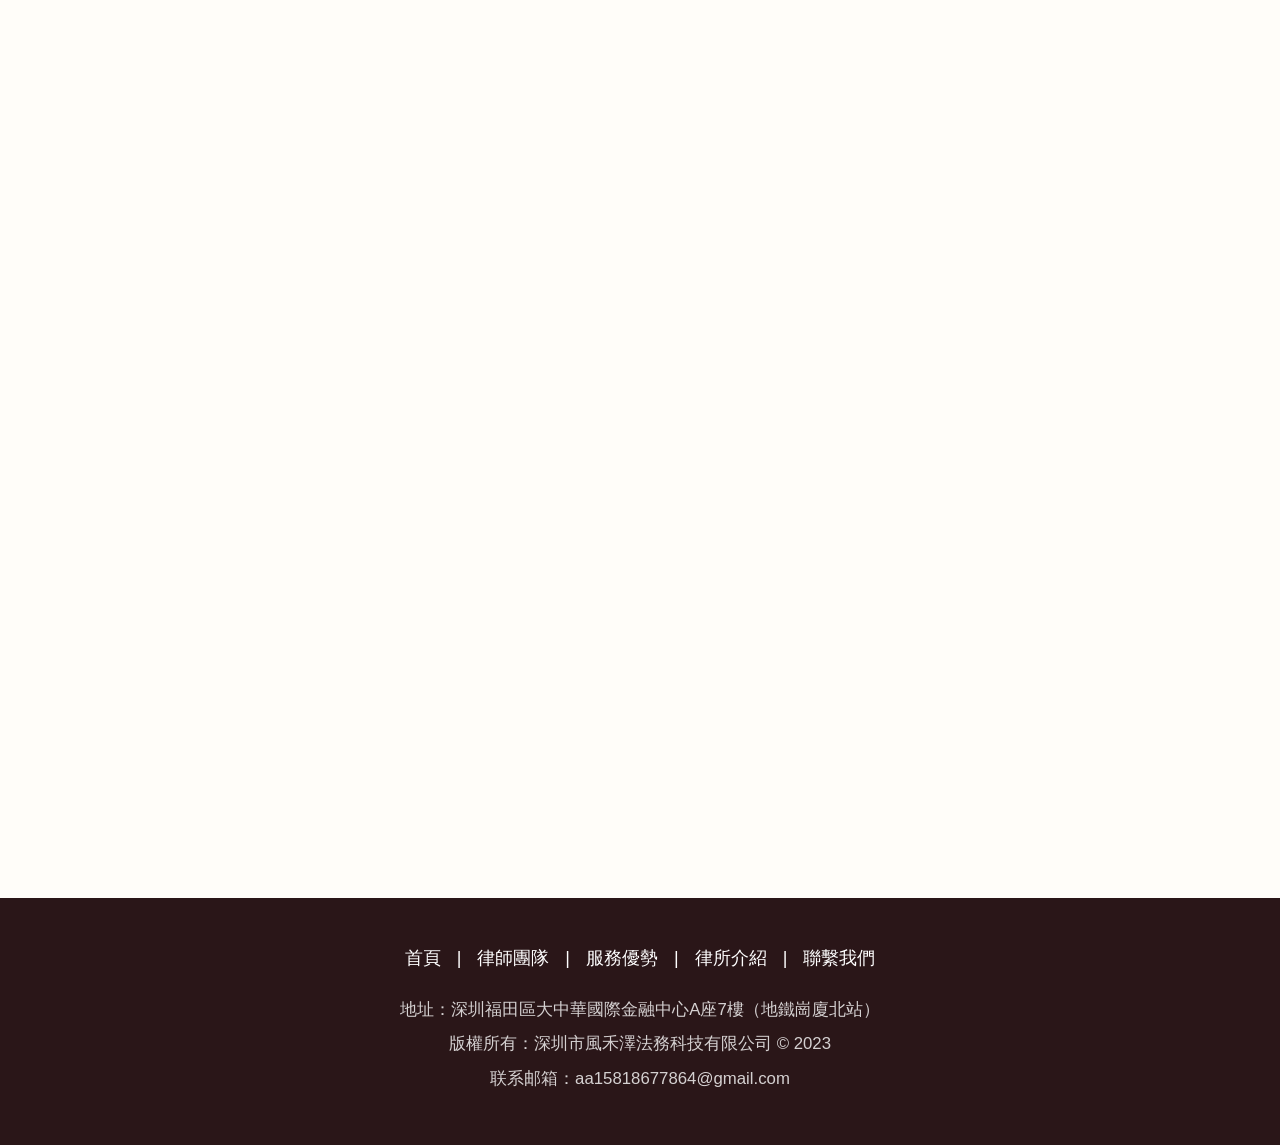
==== commit 408a9a3b: "优化首页Hero与导航专业商务风格" ====
--- a/index.html
+++ b/index.html
@@ -67,11 +67,11 @@
                 <div class="hero-stats">
                     <div class="stat-item fade-in">
                         <h3 class="stat-number">10年+</h3>
-                        <p class="stat-text">跨境办案经验</p>
+                        <p class="stat-text">办案经验</p>
                     </div>
                     <div class="stat-item fade-in">
                         <h3 class="stat-number">1000+</h3>
-                        <p class="stat-text">服务客户案例</p>
+                        <p class="stat-text">服务客户</p>
                     </div>
                     <div class="stat-item fade-in">
                         <h3 class="stat-number">98%</h3>
--- a/style.css
+++ b/style.css
@@ -3104,100 +3104,160 @@
     }
 }
 
-
-/* ===== 首页hero夜景金色商务风优化 ===== */
-.home-page .hero {
-    background-image: url('images/hongkong-city.jpg') !important;
-    background-size: cover !important;
-    background-position: center !important;
-    background-repeat: no-repeat !important;
-    position: relative;
-    padding-top: 120px !important;
-    padding-bottom: 80px !important;
-    min-height: auto !important;
-}
-
-.home-page .hero::before {
-    content: '';
-    position: absolute;
+/* ===== 首页Hero与导航专业化重构 ===== */
+.home-page .header {
+    position: fixed;
     top: 0;
     left: 0;
-    right: 0;
-    bottom: 0;
-    background: rgba(0, 0, 0, 0.45) !important;
+    width: 100%;
+    z-index: 1000;
+    background: linear-gradient(90deg, rgba(74, 8, 18, 0.96), rgba(124, 15, 29, 0.94)) !important;
+    border-bottom: 1px solid rgba(212, 175, 55, 0.28);
+    box-shadow: 0 8px 24px rgba(0, 0, 0, 0.28);
+}
+
+.home-page .header .container {
+    max-width: 1200px;
+}
+
+.home-page .nav a,
+.home-page .logo h1 {
+    color: #fff !important;
+}
+
+.home-page .nav a:hover {
+    color: #d4af37 !important;
+}
+
+.home-page .hero {
+    position: relative;
+    min-height: 80vh;
+    padding: 132px 0 48px !important;
+    background: linear-gradient(rgba(0, 0, 0, 0.55), rgba(0, 0, 0, 0.65)), url('img/banner1.webp') center center / cover no-repeat !important;
+}
+
+.home-page .hero::before {
+    display: none !important;
 }
 
 .home-page .hero-image {
     display: none !important;
+}
+
+.home-page .hero .container {
+    max-width: 1200px;
 }
 
 .home-page .hero-content {
     position: relative;
     z-index: 2;
+    min-height: calc(80vh - 180px);
+    display: flex;
+    flex-direction: column;
+    align-items: center;
+    justify-content: center;
+    text-align: center;
+    gap: 18px;
 }
 
 .home-page .hero-title {
-    font-size: 52px !important;
+    font-size: 42px !important;
+    line-height: 1.25;
+    color: #fff !important;
     font-weight: 700;
-    line-height: 1.2 !important;
-    color: #ffffff !important;
 }
 
 .home-page .hero-subtitle {
     font-size: 18px !important;
-    color: #d4af37 !important;
-    margin-top: 20px;
+    line-height: 1.8;
+    color: rgba(255, 255, 255, 0.92) !important;
+    max-width: 760px;
+}
+
+.home-page .hero-actions {
+    margin-top: 8px;
+    display: flex;
+    justify-content: center;
+    gap: 16px;
 }
 
 .home-page .primary-btn {
     background: #d4af37 !important;
-    color: #000 !important;
-    padding: 14px 28px !important;
-    border-radius: 30px !important;
-    font-size: 16px;
+    border-color: #d4af37 !important;
+    color: #1f1a10 !important;
 }
 
 .home-page .secondary-btn {
-    background: #25D366 !important;
+    background: #7c0f1d !important;
+    border-color: #7c0f1d !important;
     color: #fff !important;
-    padding: 14px 28px !important;
-    border-radius: 30px !important;
-    border: 0 !important;
+}
+
+.home-page .hero-actions .btn:hover {
+    transform: translateY(-2px);
+    box-shadow: 0 10px 24px rgba(0, 0, 0, 0.28);
 }
 
 .home-page .hero-stats {
-    display: flex;
-    justify-content: center;
-    gap: 80px;
-    margin-top: 60px !important;
+    width: 100%;
+    max-width: 1100px;
+    margin-top: 26px;
+    display: grid;
+    grid-template-columns: repeat(3, minmax(0, 1fr));
+    gap: 16px;
+    padding: 20px;
+    border-radius: 14px;
+    background: rgba(255, 255, 255, 0.08) !important;
+    border: 1px solid rgba(255, 255, 255, 0.22);
+    backdrop-filter: blur(10px);
+    -webkit-backdrop-filter: blur(10px);
 }
 
 .home-page .hero-stats .stat-item {
     background: transparent !important;
+    border: 0 !important;
     box-shadow: none !important;
-    border: 0 !important;
-    padding: 0 !important;
     text-align: center;
+    padding: 8px 10px !important;
 }
 
 .home-page .hero-stats .stat-number {
-    font-size: 42px !important;
+    font-size: 34px !important;
     color: #d4af37 !important;
-    font-weight: 700;
+    margin-bottom: 6px;
 }
 
 .home-page .hero-stats .stat-text {
-    font-size: 14px !important;
-    color: #ccc !important;
+    color: #fff !important;
+    font-size: 15px !important;
+    letter-spacing: 0.3px;
 }
 
 @media (max-width: 768px) {
+    .home-page .hero {
+        min-height: auto;
+        padding: 108px 0 40px !important;
+    }
+
     .home-page .hero-title {
-        font-size: 34px !important;
+        font-size: 28px !important;
+    }
+
+    .home-page .hero-subtitle {
+        font-size: 16px !important;
+    }
+
+    .home-page .hero-actions {
+        width: 100%;
+        flex-direction: column;
+    }
+
+    .home-page .hero-actions .btn {
+        width: 100%;
     }
 
     .home-page .hero-stats {
-        gap: 24px;
-        margin-top: 30px !important;
-    }
-}
+        grid-template-columns: 1fr;
+        gap: 10px;
+    }
+}
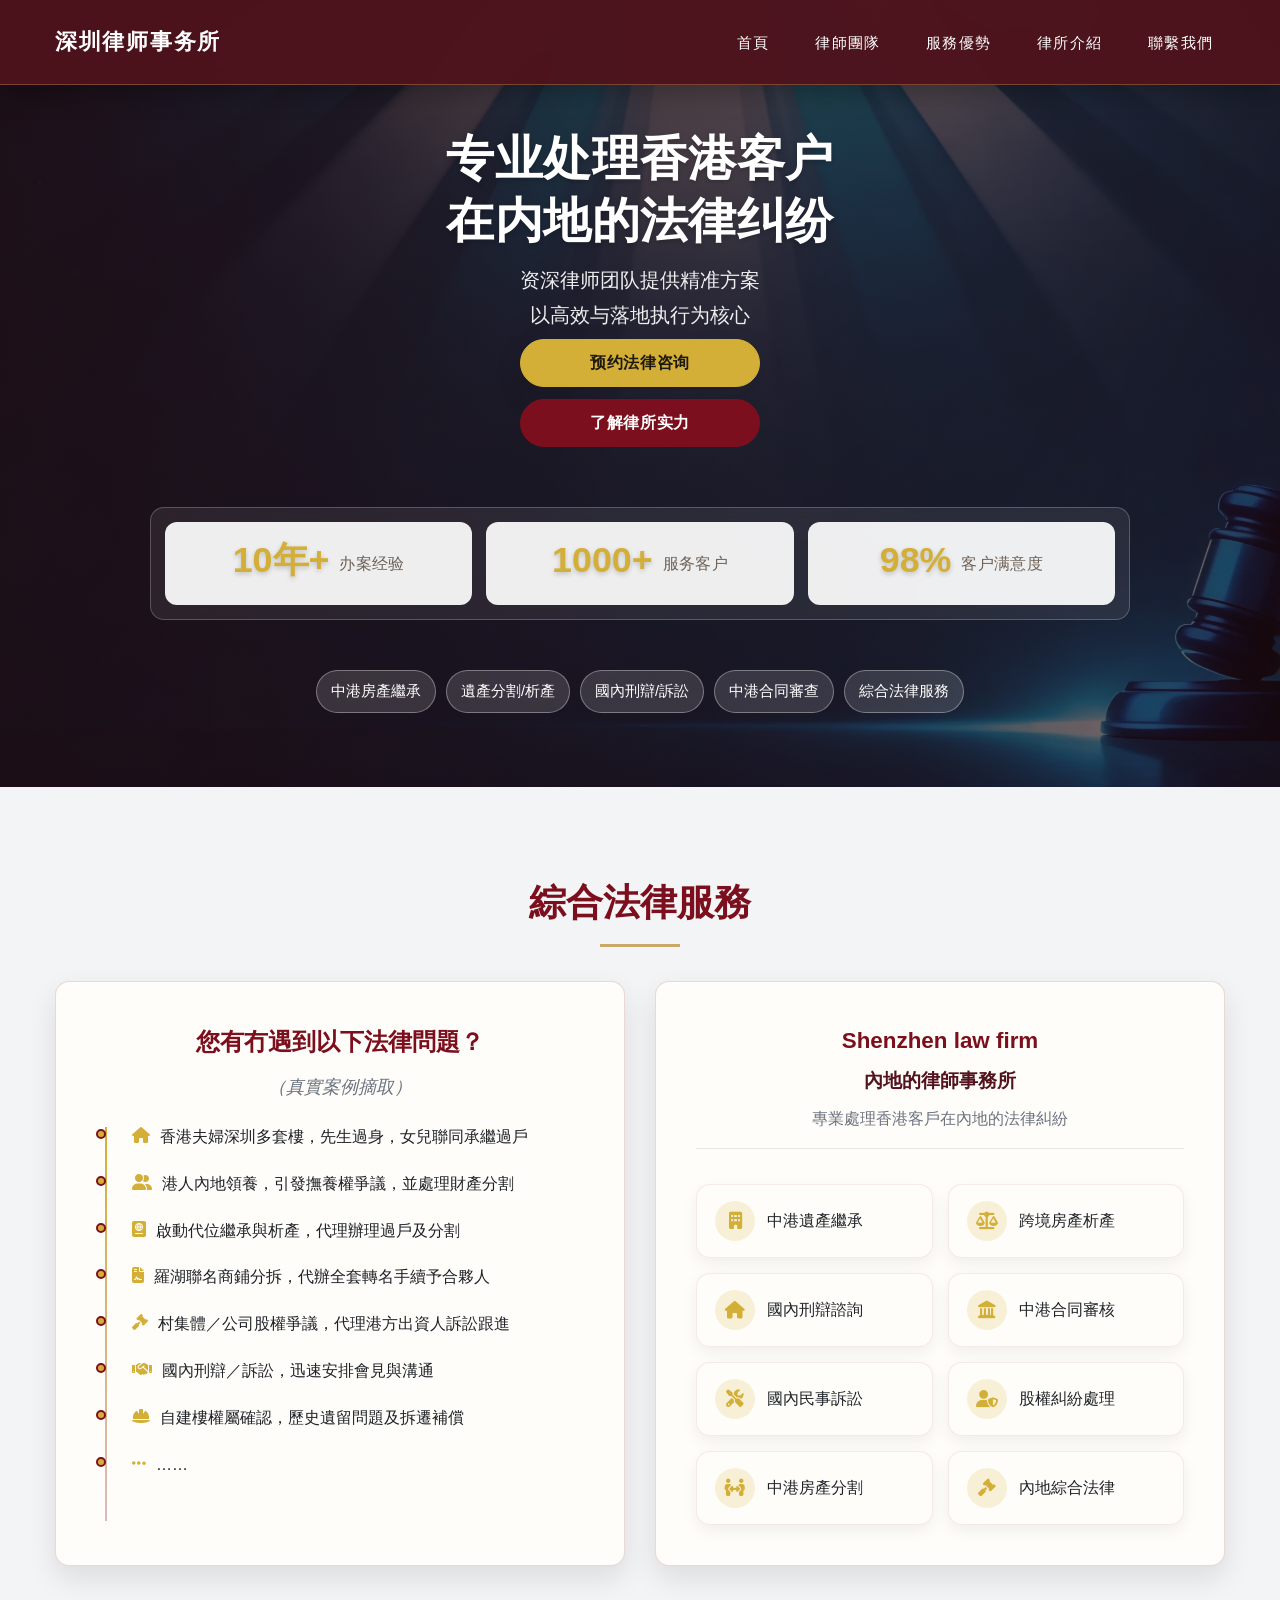
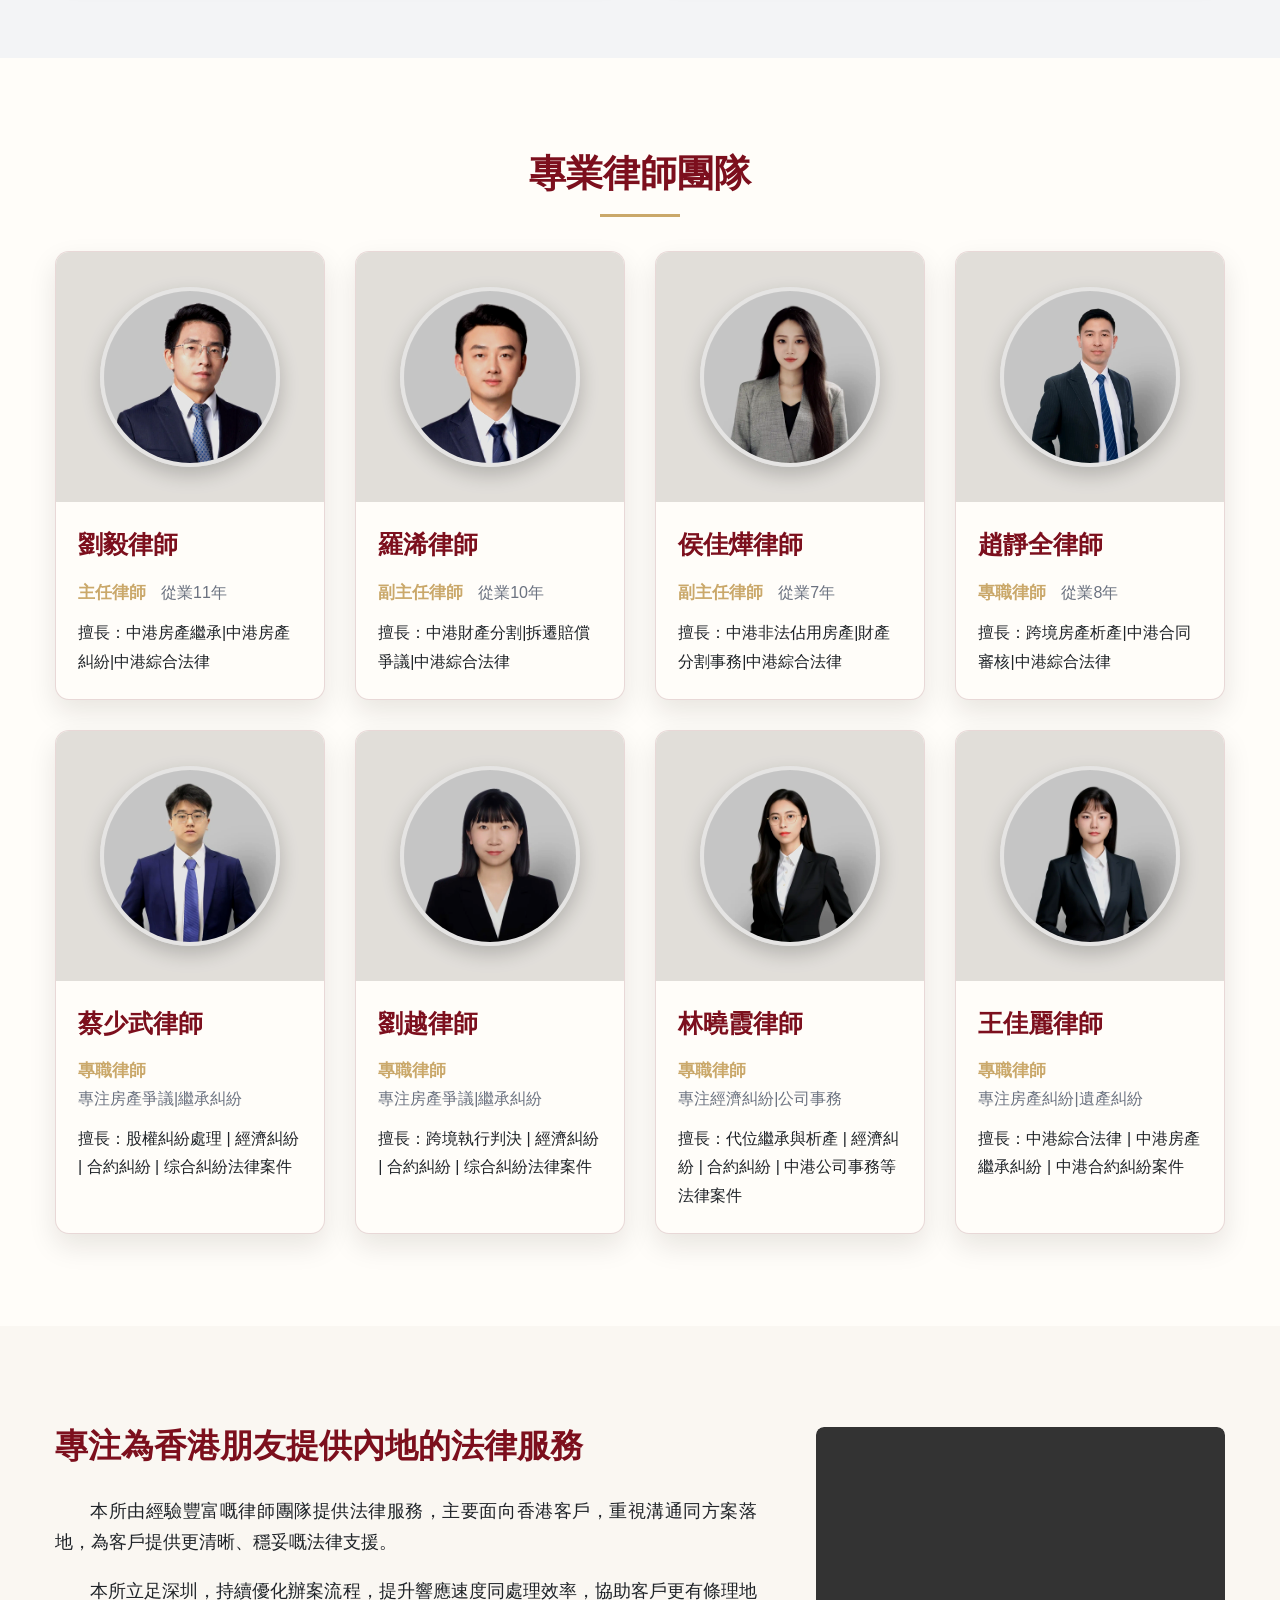
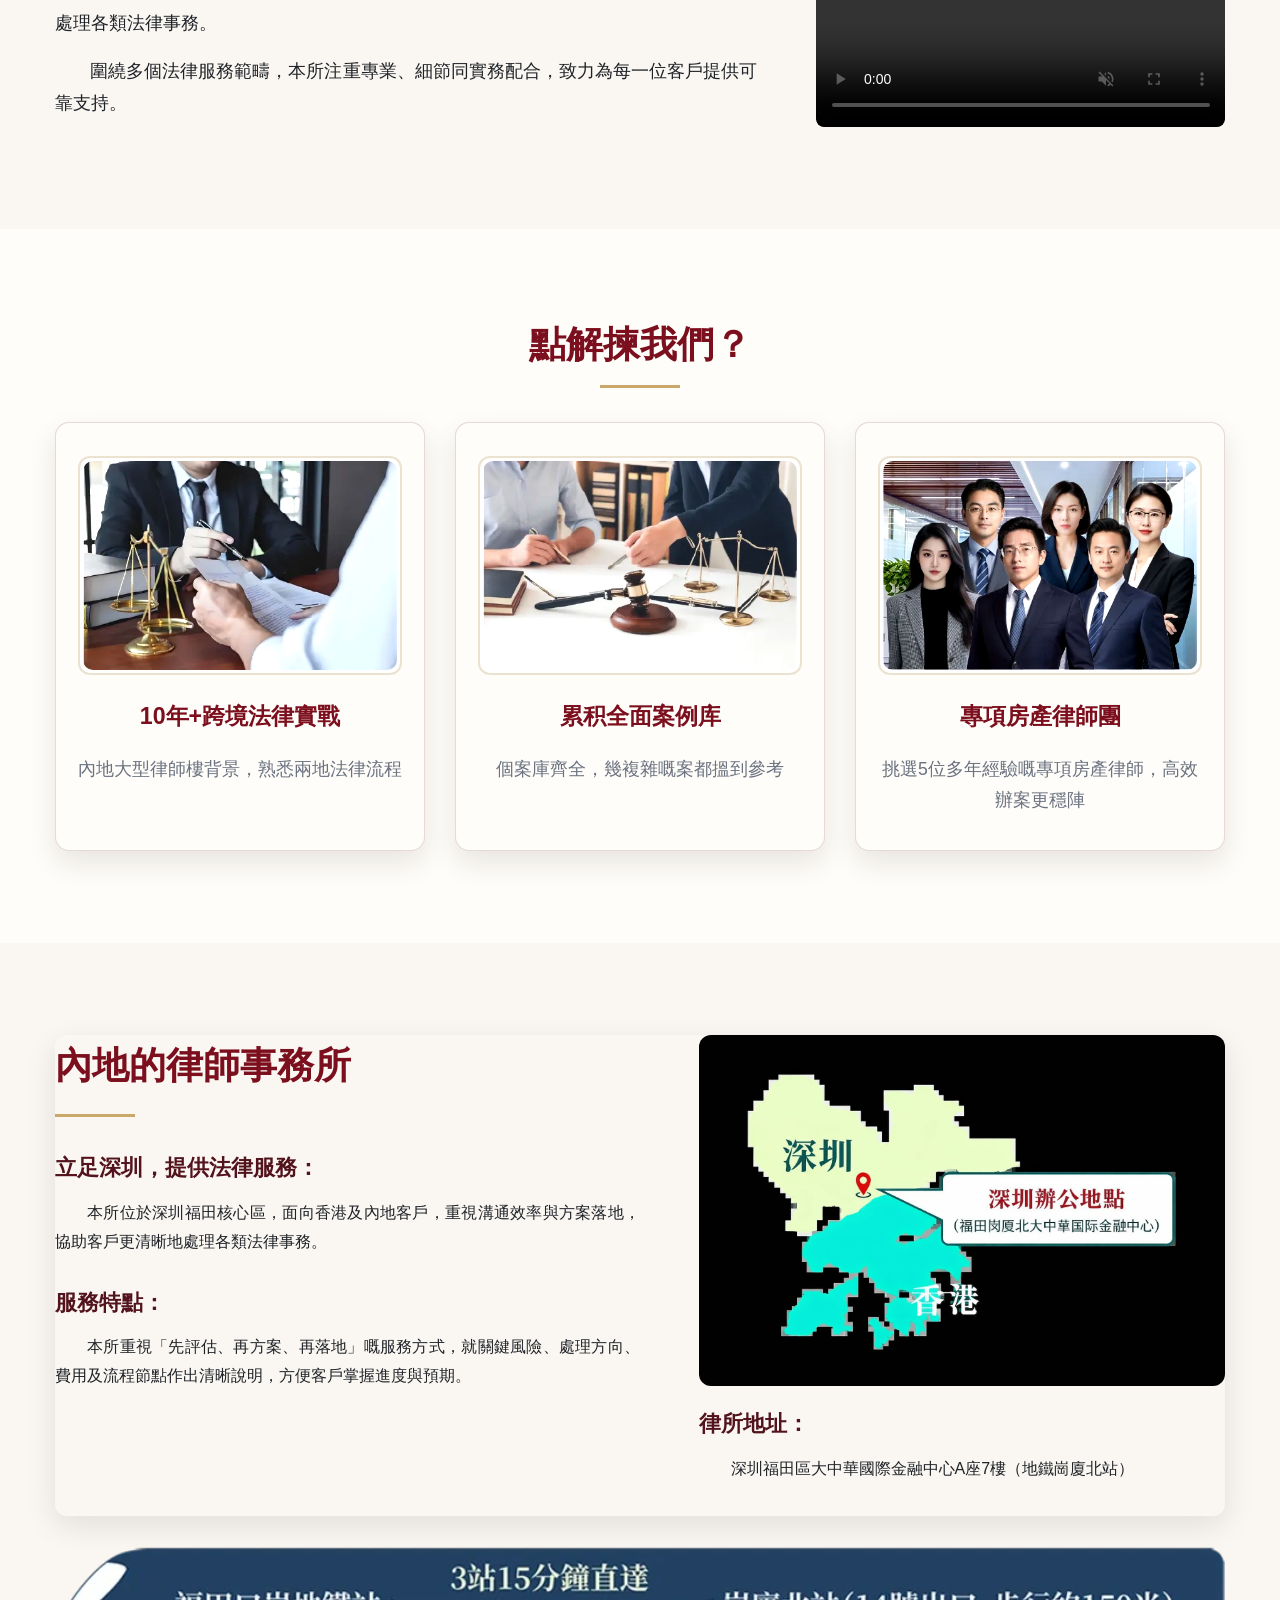
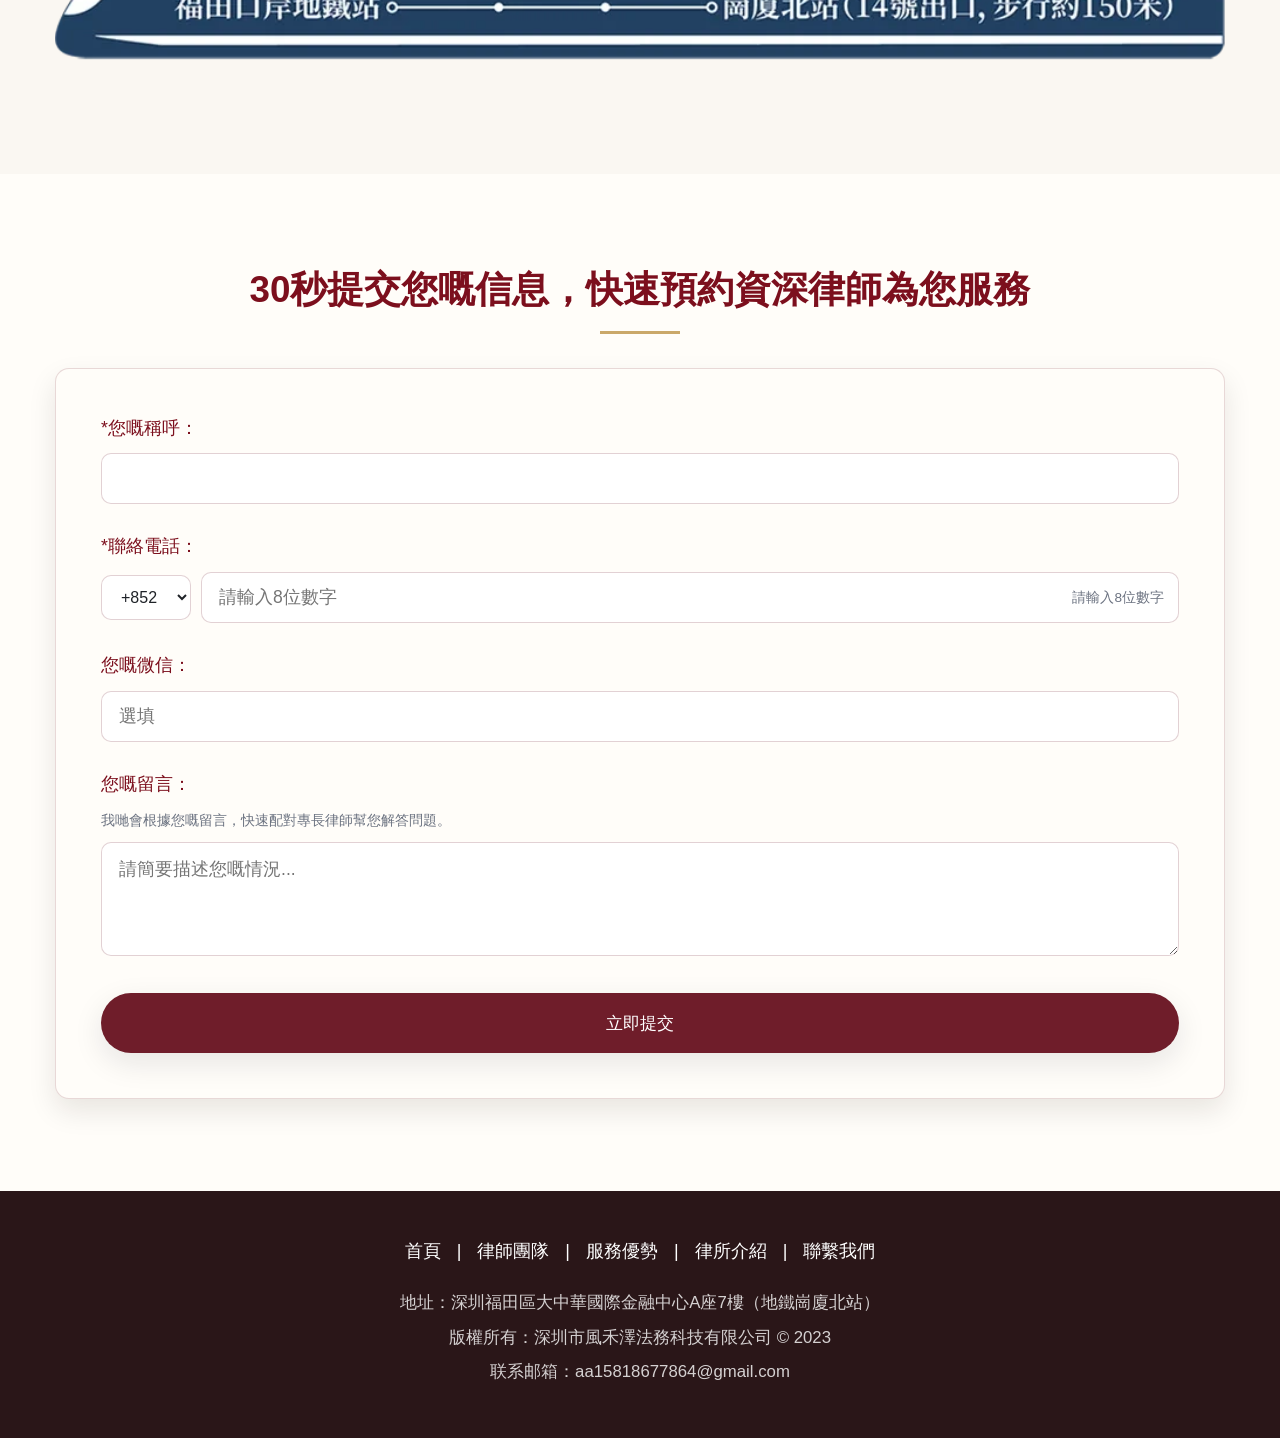
==== commit 6a311810: "优化综合法律服务模块视觉布局" ====
--- a/index.html
+++ b/index.html
@@ -100,15 +100,39 @@
                     <div class="property-card">
                         <h3>您有冇遇到以下法律問題？</h3>
                         <p class="subtitle">（真實案例摘取）</p>
-                        <ul class="case-list">
-                            <li><i class="fas fa-home"></i> 香港夫婦深圳多套樓，先生過身，女兒聯同承繼過戶</li>
-                            <li><i class="fas fa-user-friends"></i> 港人內地領養，引發撫養權爭議，並處理財產分割</li>
-                            <li><i class="fas fa-passport"></i> 啟動代位繼承與析產，代理辦理過戶及分割</li>
-                            <li><i class="fas fa-file-contract"></i> 羅湖聯名商鋪分拆，代辦全套轉名手續予合夥人</li>
-                            <li><i class="fas fa-gavel"></i> 村集體／公司股權爭議，代理港方出資人訴訟跟進</li>
-                            <li><i class="fas fa-handshake"></i> 國內刑辯／訴訟，迅速安排會見與溝通</li>
-                            <li><i class="fas fa-hard-hat"></i> 自建樓權屬確認，歷史遺留問題及拆遷補償</li>
-                            <li><i class="fas fa-ellipsis-h"></i> ……</li>
+                        <ul class="case-list case-timeline">
+                            <li>
+                                <span class="timeline-dot"></span>
+                                <span class="timeline-content"><i class="fas fa-home"></i> 香港夫婦深圳多套樓，先生過身，女兒聯同承繼過戶</span>
+                            </li>
+                            <li>
+                                <span class="timeline-dot"></span>
+                                <span class="timeline-content"><i class="fas fa-user-friends"></i> 港人內地領養，引發撫養權爭議，並處理財產分割</span>
+                            </li>
+                            <li>
+                                <span class="timeline-dot"></span>
+                                <span class="timeline-content"><i class="fas fa-passport"></i> 啟動代位繼承與析產，代理辦理過戶及分割</span>
+                            </li>
+                            <li>
+                                <span class="timeline-dot"></span>
+                                <span class="timeline-content"><i class="fas fa-file-contract"></i> 羅湖聯名商鋪分拆，代辦全套轉名手續予合夥人</span>
+                            </li>
+                            <li>
+                                <span class="timeline-dot"></span>
+                                <span class="timeline-content"><i class="fas fa-gavel"></i> 村集體／公司股權爭議，代理港方出資人訴訟跟進</span>
+                            </li>
+                            <li>
+                                <span class="timeline-dot"></span>
+                                <span class="timeline-content"><i class="fas fa-handshake"></i> 國內刑辯／訴訟，迅速安排會見與溝通</span>
+                            </li>
+                            <li>
+                                <span class="timeline-dot"></span>
+                                <span class="timeline-content"><i class="fas fa-hard-hat"></i> 自建樓權屬確認，歷史遺留問題及拆遷補償</span>
+                            </li>
+                            <li>
+                                <span class="timeline-dot"></span>
+                                <span class="timeline-content"><i class="fas fa-ellipsis-h"></i> ……</span>
+                            </li>
                         </ul>
                     </div>
                 </div>
--- a/style.css
+++ b/style.css
@@ -104,7 +104,7 @@
 /* 房产纠纷专区 */
 .property-dispute-section {
     padding: 90px 0;
-    background-color: var(--surface);
+    background-color: #f3f4f6;
 }
 
 .property-dispute-content {
@@ -121,8 +121,8 @@
 
 .property-card {
     background: var(--surface);
-    border-radius: 8px;
-    padding: 28px;
+    border-radius: 12px;
+    padding: 40px;
     box-shadow: var(--shadow);
     height: 100%;
     transition: var(--transition);
@@ -156,33 +156,63 @@
 }
 
 .case-list li {
-    padding: 10px 0;
-    border-bottom: 1px solid var(--border-light);
+    padding: 0;
     position: relative;
-    padding-left: 35px;
     font-size: 1.0rem;
     transition: var(--transition);
-    display: flex;
-    align-items: center;
+    display: grid;
+    grid-template-columns: 20px 1fr;
+    gap: 16px;
+    align-items: flex-start;
+    margin-bottom: 18px;
     color: var(--text-primary);
 }
 
 .case-list li:last-child {
-    border-bottom: none;
+    margin-bottom: 0;
 }
 
 .case-list li:hover {
-    color: var(--accent-color);
-    transform: translateX(5px);
-}
-
-.case-list li i {
+    color: #7c0f1d;
+    transform: translateX(3px);
+}
+
+.case-timeline {
+    position: relative;
+    padding-left: 0;
+}
+
+.case-timeline::before {
+    content: "";
     position: absolute;
-    left: 0;
-    color: var(--accent-color);
-    font-size: 1.1rem;
-    width: 25px;
-    text-align: center;
+    left: 9px;
+    top: 4px;
+    bottom: 4px;
+    width: 2px;
+    background: linear-gradient(180deg, #d4af37, rgba(124, 15, 29, 0.28));
+}
+
+.timeline-dot {
+    width: 10px;
+    height: 10px;
+    margin-top: 6px;
+    border-radius: 50%;
+    background-color: #d4af37;
+    border: 2px solid #7c0f1d;
+    z-index: 1;
+}
+
+.timeline-content {
+    display: inline-flex;
+    align-items: flex-start;
+    gap: 10px;
+    line-height: 1.8;
+}
+
+.timeline-content i {
+    color: #d4af37;
+    font-size: 1rem;
+    margin-top: 4px;
 }
 
 .property-logo {
@@ -220,30 +250,31 @@
 .service-item {
     display: flex;
     align-items: center;
-    padding: 12px 15px;
-    background: var(--bg-body);
-    border-radius: 6px;
+    padding: 16px 18px;
+    background: #fff;
+    border-radius: 14px;
     transition: var(--transition);
     cursor: pointer;
-    border: 1px solid transparent;
+    border: 1px solid rgba(124, 15, 29, 0.08);
+    box-shadow: 0 6px 16px rgba(0, 0, 0, 0.06);
 }
 
 .service-item:hover {
-    background: var(--surface);
-    transform: translateY(-3px);
-    box-shadow: var(--shadow);
-    border-color: var(--accent-color);
+    background: #fff;
+    transform: translateY(-5px);
+    box-shadow: 0 12px 22px rgba(124, 15, 29, 0.12);
+    border-color: rgba(212, 175, 55, 0.7);
 }
 
 .service-icon {
     width: 40px;
     height: 40px;
-    background: linear-gradient(135deg, var(--primary-color), var(--accent-color));
+    background: rgba(212, 175, 55, 0.18);
     border-radius: 50%;
     display: flex;
     align-items: center;
     justify-content: center;
-    color: var(--white);
+    color: #d4af37;
     font-size: 1.1rem;
     transition: var(--transition);
     flex-shrink: 0;
@@ -252,7 +283,7 @@
 
 .service-item:hover .service-icon {
     transform: scale(1.05);
-    background: linear-gradient(135deg, var(--accent-color), var(--primary-color));
+    background: rgba(124, 15, 29, 0.12);
 }
 
 .service-text {
@@ -267,7 +298,7 @@
 }
 
 .service-item:hover .service-title {
-    color: var(--accent-color);
+    color: #7c0f1d;
 }
 
 /* 導航欄 */
@@ -3261,3 +3292,332 @@
         gap: 10px;
     }
 }
+
+/* ===== Final responsive visual optimization (2026-03-04) ===== */
+:root {
+    --site-bg: #f5f2ec;
+    --site-surface: #fffdf9;
+    --site-brand: #6f1d2a;
+    --site-brand-dark: #4f131d;
+    --site-accent: #c9a35c;
+    --site-text: #231f1b;
+    --site-muted: #6e6257;
+    --site-border: rgba(111, 29, 42, 0.16);
+    --site-shadow: 0 12px 28px rgba(26, 19, 14, 0.1);
+}
+
+.home-page {
+    background: var(--site-bg);
+    color: var(--site-text);
+}
+
+.home-page section {
+    padding: clamp(64px, 8vw, 92px) 0;
+}
+
+.home-page .section-title {
+    margin-bottom: clamp(22px, 3vw, 34px);
+    line-height: 1.3;
+}
+
+.home-page .header {
+    background: rgba(79, 19, 29, 0.96) !important;
+    border-bottom: 1px solid rgba(201, 163, 92, 0.35);
+    padding: 10px 0;
+}
+
+.home-page .header .container {
+    min-height: 64px;
+    flex-wrap: nowrap;
+    gap: 20px;
+}
+
+.home-page .logo {
+    flex: 0 0 auto;
+}
+
+.home-page .logo h1 {
+    font-size: clamp(1.08rem, 1.8vw, 1.35rem);
+    margin: 0;
+}
+
+.home-page .menu-toggle {
+    margin-left: auto;
+}
+
+.home-page .nav a {
+    font-size: 0.96rem;
+    line-height: 1.35;
+}
+
+.home-page .hero {
+    min-height: auto;
+    padding: 128px 0 74px !important;
+    background: linear-gradient(120deg, rgba(33, 11, 16, 0.86), rgba(33, 11, 16, 0.62)), url('img/banner1.webp') center / cover no-repeat !important;
+}
+
+.home-page .hero-content {
+    min-height: auto;
+    gap: 20px;
+}
+
+.home-page .hero-title {
+    font-size: clamp(2.05rem, 4vw, 3rem) !important;
+    line-height: 1.22;
+    letter-spacing: 0.01em;
+}
+
+.home-page .hero-subtitle {
+    font-size: clamp(1rem, 1.8vw, 1.22rem) !important;
+    line-height: 1.8;
+    margin: 0 auto;
+    max-width: 760px;
+}
+
+.home-page .hero-actions {
+    margin-top: 6px;
+    gap: 12px;
+}
+
+.home-page .hero-actions .btn {
+    min-height: 48px;
+    min-width: 180px;
+    font-size: 1rem;
+}
+
+.home-page .hero-stats {
+    margin-top: 18px;
+    padding: 14px;
+    gap: 14px;
+}
+
+.home-page .hero-stats .stat-item {
+    padding: 16px 14px !important;
+    border-radius: 12px;
+    background: rgba(255, 255, 255, 0.92) !important;
+}
+
+.home-page .hero-stats .stat-number {
+    font-size: clamp(1.75rem, 2.8vw, 2.35rem) !important;
+    line-height: 1.25;
+}
+
+.home-page .hero-stats .stat-text {
+    font-size: 1rem !important;
+    color: var(--site-muted) !important;
+}
+
+.home-page .service-tags {
+    display: flex;
+    flex-wrap: wrap;
+    justify-content: center;
+    gap: 10px;
+    max-width: 900px;
+}
+
+.home-page .service-tags span {
+    background: rgba(255, 255, 255, 0.14);
+    border: 1px solid rgba(255, 255, 255, 0.34);
+    border-radius: 999px;
+    color: #fff;
+    padding: 8px 14px;
+    font-size: 0.92rem;
+}
+
+.home-page .property-card,
+.home-page .lawyer-card,
+.home-page .why-choose-item,
+.home-page .contact-form {
+    border-radius: 14px;
+    border: 1px solid var(--site-border);
+    box-shadow: var(--site-shadow);
+}
+
+.home-page .property-card,
+.home-page .service-item,
+.home-page .lawyer-card,
+.home-page .why-choose-item,
+.home-page .contact-form {
+    background: var(--site-surface);
+}
+
+.home-page .service-item {
+    min-height: 68px;
+}
+
+.home-page .case-list li,
+.home-page .specialty,
+.home-page .why-choose-text p,
+.home-page .about-text p,
+.home-page .about-detail-item p {
+    line-height: 1.8;
+}
+
+.home-page .btn,
+.home-page .submit-btn,
+.home-page .contact-us-btn {
+    cursor: pointer;
+}
+
+.home-page .submit-btn {
+    min-height: 50px;
+    font-size: 1.08rem;
+}
+
+@media (max-width: 991px) {
+    .home-page .hero {
+        padding-top: 112px !important;
+    }
+
+    .home-page .hero-stats {
+        grid-template-columns: 1fr;
+    }
+
+    .home-page .hero-stats .stat-item {
+        justify-content: space-between;
+    }
+
+    .home-page .team-grid {
+        gap: 18px;
+    }
+}
+
+@media (max-width: 768px) {
+    .home-page section {
+        padding: 52px 0;
+    }
+
+    .home-page .header .container {
+        min-height: 56px;
+    }
+
+    .home-page .menu-toggle {
+        display: flex !important;
+    }
+
+    .home-page .nav {
+        position: absolute !important;
+        top: calc(100% + 1px);
+        left: 0;
+        right: 0;
+        max-height: 0;
+        overflow: hidden;
+        opacity: 0;
+        visibility: hidden;
+        background: rgba(79, 19, 29, 0.98);
+        border-bottom: 1px solid rgba(201, 163, 92, 0.35);
+        box-shadow: 0 10px 26px rgba(0, 0, 0, 0.3);
+        transition: max-height 0.25s ease, opacity 0.2s ease;
+    }
+
+    .home-page .nav.active {
+        max-height: 340px;
+        opacity: 1;
+        visibility: visible;
+        overflow-y: auto;
+    }
+
+    .home-page .nav ul {
+        display: flex;
+        flex-direction: column;
+        gap: 0;
+        padding: 8px 0;
+    }
+
+    .home-page .nav li {
+        width: 100%;
+        border-bottom: 1px solid rgba(255, 255, 255, 0.12);
+        margin: 0;
+    }
+
+    .home-page .nav a {
+        width: 100%;
+        min-height: 46px;
+        padding: 11px 16px;
+        font-size: 0.98rem;
+        justify-content: flex-start;
+    }
+
+    .home-page .hero {
+        padding: 96px 0 44px !important;
+        background: linear-gradient(130deg, rgba(33, 11, 16, 0.93), rgba(33, 11, 16, 0.7)), url('img/banner1.webp') center / cover no-repeat !important;
+    }
+
+    .home-page .hero-image {
+        display: none !important;
+    }
+
+    .home-page .hero-title {
+        font-size: clamp(1.75rem, 8vw, 2.2rem) !important;
+    }
+
+    .home-page .hero-subtitle {
+        font-size: 1rem !important;
+        line-height: 1.7;
+    }
+
+    .home-page .hero-actions {
+        width: 100%;
+        flex-direction: column;
+    }
+
+    .home-page .hero-actions .btn {
+        width: 100%;
+        min-width: 0;
+    }
+
+    .home-page .hero-stats {
+        width: 100%;
+        padding: 10px;
+        gap: 10px;
+        background: rgba(255, 255, 255, 0.06) !important;
+    }
+
+    .home-page .hero-stats .stat-item {
+        gap: 14px;
+    }
+
+    .home-page .hero-stats .stat-number {
+        font-size: 1.5rem !important;
+    }
+
+    .home-page .hero-stats .stat-text {
+        font-size: 0.95rem !important;
+        white-space: nowrap;
+    }
+
+    .home-page .service-tags {
+        display: none;
+    }
+
+    .home-page .about-img,
+    .home-page .about-detail-img {
+        display: none;
+    }
+
+    .home-page .lawyer-card {
+        flex: 0 0 100% !important;
+    }
+
+    .home-page .lawyer-img {
+        height: 210px;
+    }
+
+    .home-page .service-grid {
+        grid-template-columns: 1fr;
+        gap: 10px;
+    }
+
+    .home-page .service-item {
+        min-height: 56px;
+    }
+
+    .home-page .form-group input[type="text"],
+    .home-page .form-group input[type="tel"],
+    .home-page .form-group textarea,
+    .home-page .area-code-select,
+    .home-page .submit-btn {
+        min-height: 44px;
+        font-size: 16px;
+    }
+}
